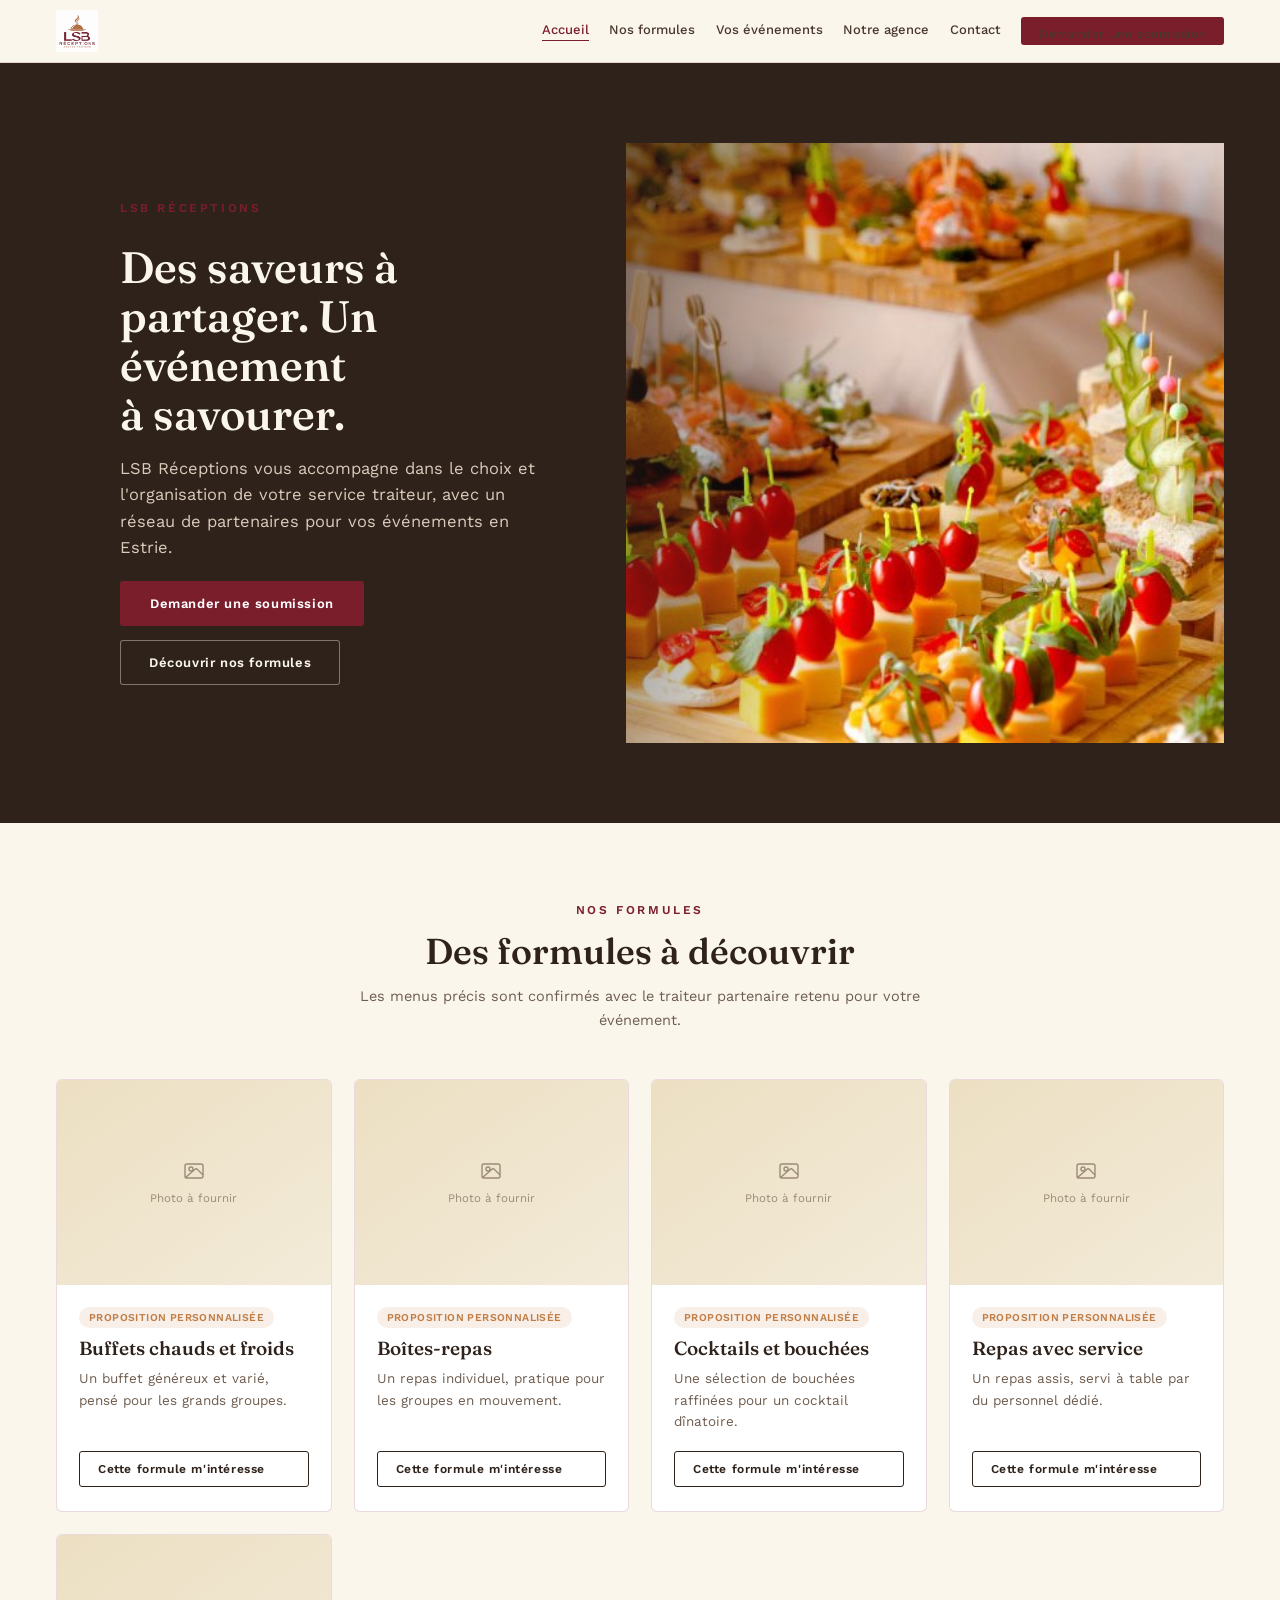
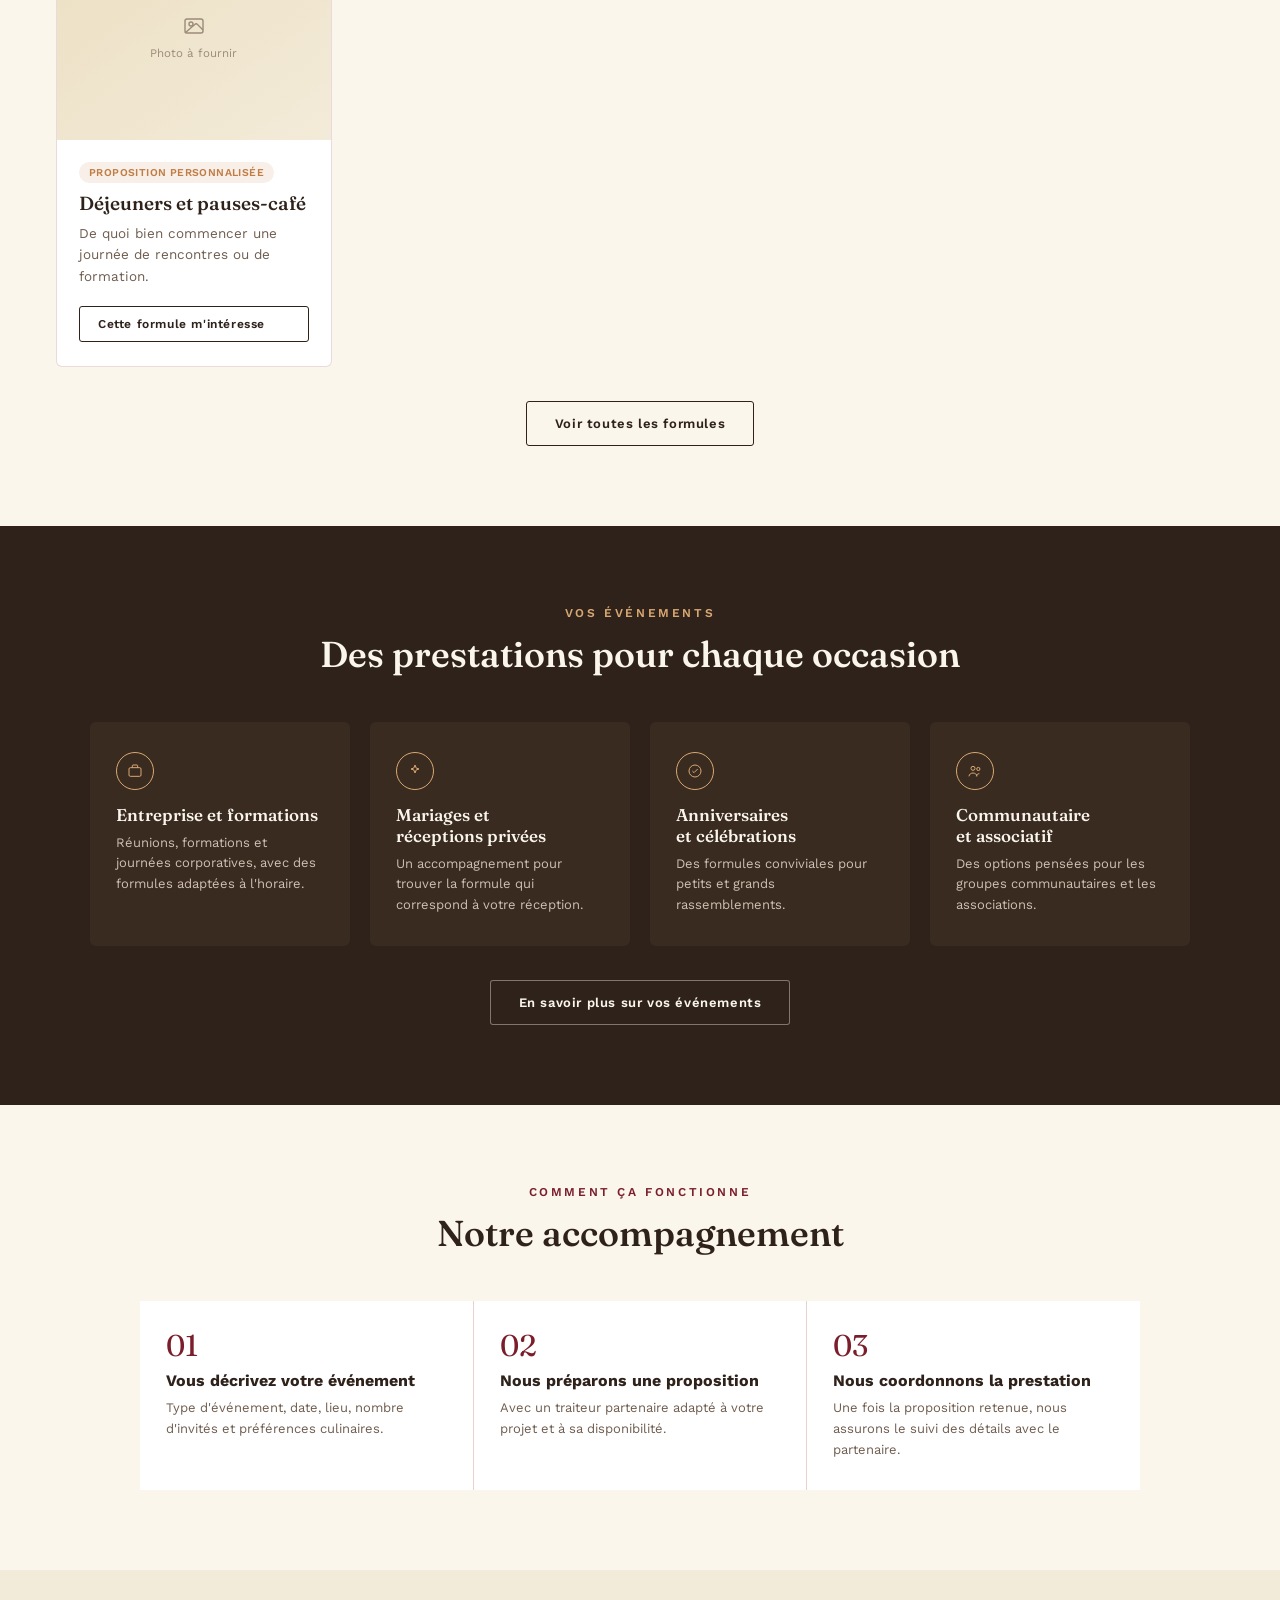
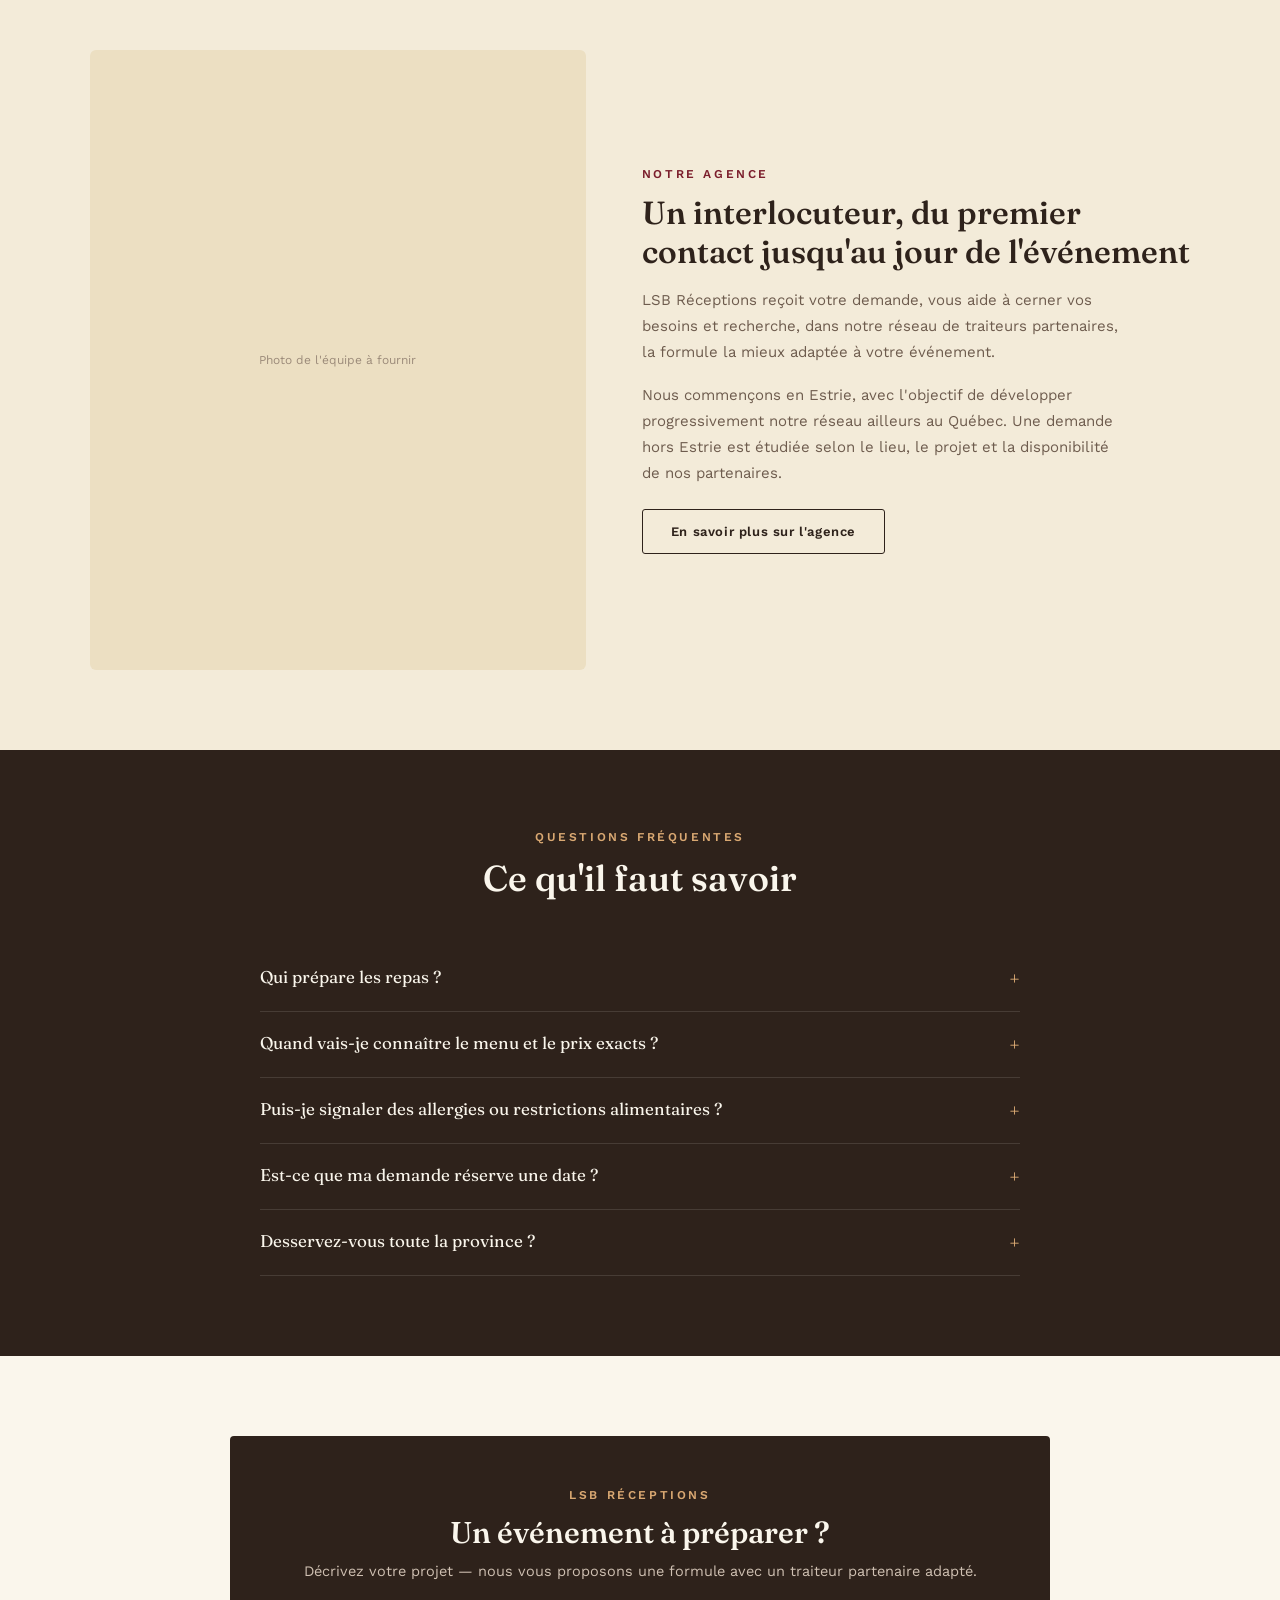
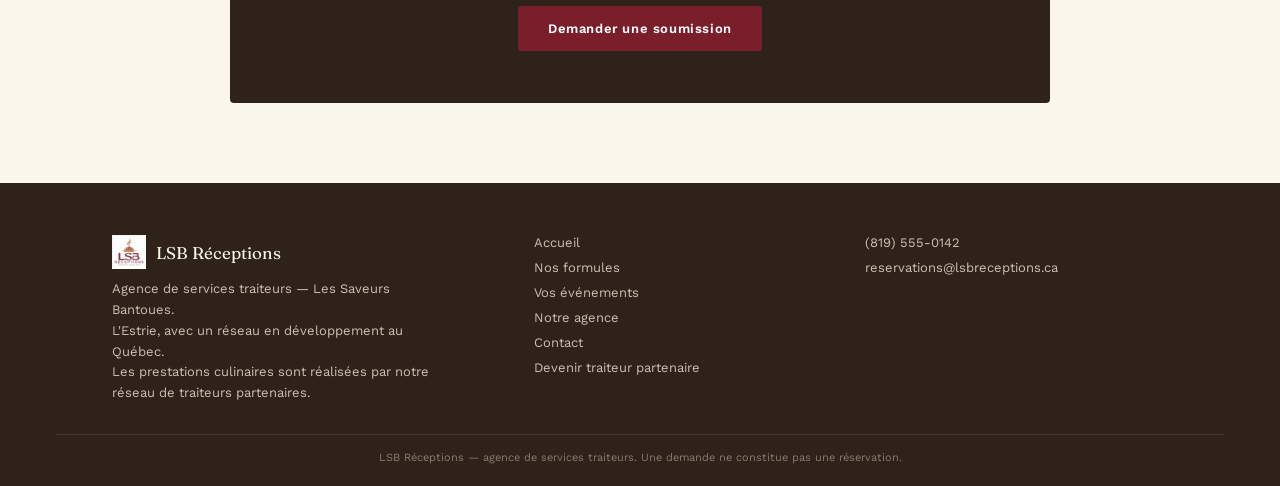
==== index.html @ 1676e02a "feat: premiere version du site LSB Receptions (agence traiteur, reseau de partenaires) Site independ" ====
<!DOCTYPE html>
<html lang="fr-CA">
<head>
<meta charset="utf-8">
<meta name="viewport" content="width=device-width, initial-scale=1">
<title>Traiteur événementiel en Estrie | LSB Réceptions</title>
<meta name="description" content="LSB Réceptions est une agence de services traiteurs en Estrie : nous vous accompagnons dans le choix et l'organisation de votre service traiteur avec notre réseau de traiteurs partenaires.">
<link rel="canonical" href="https://lsbreceptions.ca/">
<meta property="og:type" content="website">
<meta property="og:title" content="LSB Réceptions">
<meta property="og:description" content="Une agence de services traiteurs en Estrie — buffets, cocktails, boîtes-repas et plus, avec un réseau de traiteurs partenaires.">
<link rel="preconnect" href="https://fonts.googleapis.com">
<link href="https://fonts.googleapis.com/css2?family=Fraunces:ital,opsz,wght@0,9..144,460;0,9..144,560;0,9..144,650;1,9..144,500&family=Work+Sans:wght@400;500;600;700&display=swap" rel="stylesheet">
<link rel="stylesheet" href="/shared/site-base.css">
<script type="application/ld+json">
{
  "@context": "https://schema.org",
  "@type": "FoodEstablishment",
  "name": "LSB Réceptions",
  "description": "Agence de services traiteurs en Estrie, travaillant avec un réseau de traiteurs partenaires.",
  "areaServed": "Estrie, Québec",
  "servesCuisine": "Événementielle"
}
</script>
<style>
.hero{position:relative;background:var(--panel-dark);color:var(--cream)}
.hero-grid{display:grid;grid-template-columns:minmax(0,1fr) minmax(0,1.05fr);align-items:stretch;min-height:min(70vh,600px)}
.hero-copy{position:relative;z-index:2;display:flex;flex-direction:column;justify-content:center;gap:16px;padding:44px clamp(24px,6vw,64px);max-width:560px}
.hero-copy h1{font-size:clamp(28px,3.6vw,44px);line-height:1.12}
.hero-copy p.lead{font-size:clamp(14.5px,1.4vw,16.5px);color:#dccbbb;line-height:1.6;max-width:460px;margin:0}
.hero-copy .ctas{display:flex;gap:14px;flex-wrap:wrap;margin-top:4px}
.hero-media{position:relative;min-height:380px;overflow:hidden}
.hero-media img{position:absolute;inset:0;width:100%;height:100%;object-fit:cover}
.hero-overlay{position:absolute;inset:0;background:linear-gradient(100deg,rgba(46,34,27,.55) 0%,rgba(46,34,27,0) 42%)}
@media (max-width:900px){
  .hero-grid{grid-template-columns:1fr;min-height:0}
  .hero-media{order:-1;min-height:48vw;max-height:360px}
  .hero-overlay{background:linear-gradient(0deg,var(--panel-dark) 0%,rgba(46,34,27,0) 40%)}
  .hero-copy{padding:34px clamp(20px,6vw,40px) 40px;max-width:none}
}
.agency-grid{display:grid;grid-template-columns:.95fr 1.05fr;gap:clamp(30px,5vw,56px);align-items:center;max-width:1100px;margin:0 auto}
.agency-photo{aspect-ratio:4/5;background:var(--cream-3);border-radius:6px;display:flex;align-items:center;justify-content:center;color:var(--faint);font-size:12px;text-align:center;padding:20px}
.agency-text p{font-size:15px;line-height:1.75;color:var(--muted);margin:16px 0 0;max-width:480px}
@media (max-width:820px){ .agency-grid{grid-template-columns:1fr} .agency-photo{max-width:320px;margin:0 auto} }
</style>
</head>
<body>

<nav id="site-nav"></nav>

<!-- ============ HERO ============ -->
<section class="hero">
  <div class="hero-grid">
    <div class="hero-copy">
      <div class="eyebrow">LSB Réceptions</div>
      <h1>Des saveurs à partager. Un événement à savourer.</h1>
      <p class="lead">LSB Réceptions vous accompagne dans le choix et l'organisation de votre service traiteur, avec un réseau de partenaires pour vos événements en Estrie.</p>
      <div class="ctas">
        <a class="btn" href="/soumission">Demander une soumission</a>
        <a class="btn-outline on-dark" href="/formules">Découvrir nos formules</a>
      </div>
    </div>
    <div class="hero-media">
      <img src="ambiance-canapes.jpg" alt="Bouchées et canapés présentés pour un cocktail — photo de référence" fetchpriority="high">
      <div class="hero-overlay"></div>
    </div>
  </div>
</section>

<!-- ============ FORMULES À DÉCOUVRIR ============ -->
<section>
  <div class="section-head reveal">
    <div class="eyebrow">Nos formules</div>
    <h2>Des formules à découvrir</h2>
    <p>Les menus précis sont confirmés avec le traiteur partenaire retenu pour votre événement.</p>
  </div>
  <div class="card-grid" id="formules-teaser"></div>
  <div style="text-align:center;margin-top:34px">
    <a class="btn-outline" href="/formules">Voir toutes les formules</a>
  </div>
</section>

<!-- ============ OCCASIONS ============ -->
<section class="on-dark">
  <div class="section-head reveal">
    <div class="eyebrow">Vos événements</div>
    <h2>Des prestations pour chaque occasion</h2>
  </div>
  <div class="occ-grid">
    <div class="occ-card reveal">
      <div class="ic"><svg width="16" height="16" viewBox="0 0 24 24" fill="none" stroke="currentColor" stroke-width="1.5"><rect x="3" y="7" width="18" height="13" rx="2"/><path d="M8 7V4a1 1 0 0 1 1-1h6a1 1 0 0 1 1 1v3"/></svg></div>
      <h3>Entreprise et formations</h3>
      <p>Réunions, formations et journées corporatives, avec des formules adaptées à l'horaire.</p>
    </div>
    <div class="occ-card reveal reveal-delay-1">
      <div class="ic"><svg width="16" height="16" viewBox="0 0 24 24" fill="none" stroke="currentColor" stroke-width="1.5"><path d="M12 3l1.8 4.6L18 9l-4.2 1.4L12 15l-1.8-4.6L6 9l4.2-1.4L12 3z"/></svg></div>
      <h3>Mariages et réceptions privées</h3>
      <p>Un accompagnement pour trouver la formule qui correspond à votre réception.</p>
    </div>
    <div class="occ-card reveal reveal-delay-2">
      <div class="ic"><svg width="16" height="16" viewBox="0 0 24 24" fill="none" stroke="currentColor" stroke-width="1.5"><circle cx="12" cy="12" r="9"/><path d="M8 12l2.5 2.5L16 9"/></svg></div>
      <h3>Anniversaires et célébrations</h3>
      <p>Des formules conviviales pour petits et grands rassemblements.</p>
    </div>
    <div class="occ-card reveal">
      <div class="ic"><svg width="16" height="16" viewBox="0 0 24 24" fill="none" stroke="currentColor" stroke-width="1.5"><circle cx="9" cy="8" r="3"/><circle cx="17" cy="9" r="2.4"/><path d="M3 20c0-3 3-5 6-5s6 2 6 5M14 20c.3-2.3 2-4 4.5-4"/></svg></div>
      <h3>Communautaire et associatif</h3>
      <p>Des options pensées pour les groupes communautaires et les associations.</p>
    </div>
  </div>
  <div style="text-align:center;margin-top:34px">
    <a class="btn-outline on-dark" href="/evenements">En savoir plus sur vos événements</a>
  </div>
</section>

<!-- ============ NOTRE ACCOMPAGNEMENT ============ -->
<section id="comment-ca-fonctionne">
  <div class="section-head reveal">
    <div class="eyebrow">Comment ça fonctionne</div>
    <h2>Notre accompagnement</h2>
  </div>
  <div class="steps">
    <div class="reveal"><div class="step-num">01</div><h4>Vous décrivez votre événement</h4><p>Type d'événement, date, lieu, nombre d'invités et préférences culinaires.</p></div>
    <div class="reveal reveal-delay-1"><div class="step-num">02</div><h4>Nous préparons une proposition</h4><p>Avec un traiteur partenaire adapté à votre projet et à sa disponibilité.</p></div>
    <div class="reveal reveal-delay-2"><div class="step-num">03</div><h4>Nous coordonnons la prestation</h4><p>Une fois la proposition retenue, nous assurons le suivi des détails avec le partenaire.</p></div>
  </div>
</section>

<!-- ============ PRÉSENTATION DE L'AGENCE ============ -->
<section class="on-cream2">
  <div class="agency-grid">
    <div class="agency-photo reveal">Photo de l'équipe à fournir</div>
    <div class="agency-text reveal reveal-delay-1">
      <div class="eyebrow">Notre agence</div>
      <h2 style="font-size:clamp(24px,3.2vw,32px)">Un interlocuteur, du premier contact jusqu'au jour de l'événement</h2>
      <p>LSB Réceptions reçoit votre demande, vous aide à cerner vos besoins et recherche, dans notre réseau de traiteurs partenaires, la formule la mieux adaptée à votre événement.</p>
      <p>Nous commençons en Estrie, avec l'objectif de développer progressivement notre réseau ailleurs au Québec. Une demande hors Estrie est étudiée selon le lieu, le projet et la disponibilité de nos partenaires.</p>
      <div style="margin-top:22px">
        <a class="btn-outline" href="/agence">En savoir plus sur l'agence</a>
      </div>
    </div>
  </div>
</section>

<!-- ============ FAQ ============ -->
<section class="on-dark">
  <div class="section-head reveal">
    <div class="eyebrow">Questions fréquentes</div>
    <h2>Ce qu'il faut savoir</h2>
  </div>
  <div class="faq">
    <details>
      <summary>Qui prépare les repas ?</summary>
      <p>Les prestations culinaires sont réalisées par notre réseau de traiteurs partenaires. LSB Réceptions coordonne votre demande et vous propose le partenaire le mieux adapté.</p>
    </details>
    <details>
      <summary>Quand vais-je connaître le menu et le prix exacts ?</summary>
      <p>Après votre demande, nous préparons une proposition avec un partenaire adapté — menu, inclusions et prix vous sont confirmés dans cette proposition, jamais avant.</p>
    </details>
    <details>
      <summary>Puis-je signaler des allergies ou restrictions alimentaires ?</summary>
      <p>Oui, le formulaire de soumission vous permet d'indiquer vos besoins alimentaires. Ceux-ci sont transmis au partenaire pressenti, qui confirme ce qu'il peut offrir — aucune absence d'allergène n'est garantie sans cette confirmation.</p>
    </details>
    <details>
      <summary>Est-ce que ma demande réserve une date ?</summary>
      <p>Non. Une demande de soumission n'est pas une réservation — elle devient une réservation seulement après confirmation mutuelle avec le partenaire retenu.</p>
    </details>
    <details>
      <summary>Desservez-vous toute la province ?</summary>
      <p>Nous commençons en Estrie. Les demandes ailleurs au Québec sont étudiées selon le lieu, le projet et la disponibilité de nos partenaires.</p>
    </details>
  </div>
</section>

<section>
  <div class="cta-block reveal">
    <div class="eyebrow">LSB Réceptions</div>
    <h2 style="font-size:clamp(22px,3vw,30px)">Un événement à préparer ?</h2>
    <p>Décrivez votre projet — nous vous proposons une formule avec un traiteur partenaire adapté.</p>
    <a class="btn" href="/soumission">Demander une soumission</a>
  </div>
</section>

<footer>
  <div id="site-footer"></div>
</footer>

<script src="/shared/site-chrome.js"></script>
<script src="./formules-data.js"></script>
<script>
function renderFormulesTeaser(){
  const el = document.getElementById('formules-teaser');
  el.innerHTML = FORMULES.map(f => `
    <div class="f-card">
      <div class="f-photo">
        ${f.photo ? `<img src="${f.photo}" alt="${f.name} — photo de référence" loading="lazy">` : `
          <div class="f-photo-placeholder">
            <svg width="24" height="24" viewBox="0 0 24 24" fill="none" stroke="currentColor" stroke-width="1.4"><rect x="3" y="5" width="18" height="14" rx="2"/><circle cx="9" cy="10" r="2"/><path d="M21 16l-5.5-5.5a2 2 0 00-2.8 0L3 19"/></svg>
            <span>Photo à fournir</span>
          </div>`}
      </div>
      <div class="f-body">
        <span class="f-status">Proposition personnalisée</span>
        <h3>${f.name}</h3>
        <p class="desc">${f.short}</p>
        <a class="btn-outline btn-sm f-cta" href="/soumission?formule=${f.id}">Cette formule m'intéresse</a>
      </div>
    </div>`).join('');
}
renderSiteChrome('accueil');
renderFormulesTeaser();
initReveal();
</script>
</body>
</html>
---- shared/site-base.css ----
/* ============================================================
   LSB RÉCEPTIONS — système visuel commun.
   Identité distincte des autres sites (palette, typographie) :
   agence indépendante, aucune réutilisation de marque.
   ============================================================ */
html,body{margin:0;padding:0;scroll-behavior:smooth}
*{box-sizing:border-box}
::selection{background:#7b1e2c;color:#faf6ec}

:root{
  --ink:#2e221b;
  --ink-soft:#4a382e;
  --cream:#faf6ec;
  --cream-2:#f3ebd9;
  --cream-3:#ecdfc2;
  --bordeaux:#7b1e2c;
  --bordeaux-hover:#631723;
  --bordeaux-soft:#9c3344;
  --champagne:#c17d44;
  --champagne-soft:#d9a872;
  --muted:#6e5c4e;
  --faint:#9c8b7a;
  --line:rgba(123,30,44,.16);
  --panel-dark:#2e221b;
  --panel-dark-2:#3a2b21;
}

body{font-family:'Work Sans',sans-serif;background:var(--cream);color:var(--ink);overflow-x:hidden}
a{color:inherit}
img{max-width:100%}
.wrap{max-width:1200px;margin:0 auto;padding:0 clamp(20px,5vw,56px)}
h1,h2,h3{font-family:'Fraunces',serif;font-weight:560;margin:0;text-wrap:balance}
.eyebrow{font-size:12px;letter-spacing:2.6px;text-transform:uppercase;color:var(--bordeaux);margin-bottom:12px;font-weight:600}
.on-dark .eyebrow{color:var(--champagne-soft)}

.btn{display:inline-flex;align-items:center;gap:8px;cursor:pointer;text-decoration:none;background:var(--bordeaux);color:#fff;padding:15px 30px;font-size:13px;letter-spacing:.6px;border-radius:3px;border:none;font-family:'Work Sans',sans-serif;font-weight:600;transition:background .2s,box-shadow .2s,transform .2s}
.btn:hover{background:var(--bordeaux-hover);box-shadow:0 10px 24px rgba(123,30,44,.25);transform:translateY(-1px)}
.btn-outline{display:inline-flex;align-items:center;gap:8px;text-decoration:none;border:1.5px solid var(--ink);color:var(--ink);padding:14px 28px;font-size:13px;letter-spacing:.6px;border-radius:3px;transition:border-color .2s,color .2s,background .2s;background:none;cursor:pointer;font-family:'Work Sans',sans-serif;font-weight:600}
.btn-outline:hover{border-color:var(--bordeaux);color:var(--bordeaux)}
.btn-outline.on-dark{border-color:rgba(250,246,236,.4);color:var(--cream)}
.btn-outline.on-dark:hover{border-color:var(--champagne-soft);color:var(--champagne-soft)}
.btn-sm{padding:10px 18px;font-size:12px}
.btn-block{width:100%;justify-content:center}

.reveal{opacity:0;transform:translateY(14px);transition:opacity .5s ease,transform .5s ease}
.reveal.is-visible{opacity:1;transform:none}
.reveal-delay-1.is-visible{transition-delay:.08s}
.reveal-delay-2.is-visible{transition-delay:.16s}
@media (prefers-reduced-motion:reduce){ .reveal{opacity:1!important;transform:none!important;transition:none!important} html{scroll-behavior:auto} }

/* ============ NAV ============ */
nav{position:sticky;top:0;z-index:100;display:flex;align-items:center;justify-content:space-between;gap:18px;padding:10px clamp(20px,5vw,56px);background:rgba(250,246,236,.94);backdrop-filter:blur(10px);border-bottom:1px solid var(--line)}
.logo{display:flex;align-items:center;gap:10px;text-decoration:none;flex-shrink:0;white-space:nowrap}
.logo img{height:42px;width:auto}
.nav-toggle{display:none;flex-direction:column;justify-content:center;gap:4px;background:none;border:none;cursor:pointer;padding:8px;margin-left:auto}
.nav-toggle span{width:20px;height:1.5px;background:var(--ink);display:block}
.nav-links{display:flex;align-items:center;gap:clamp(10px,1.6vw,22px);flex-wrap:nowrap;font-size:13px}
.nav-links>a{text-decoration:none;color:var(--ink-soft);border-bottom:1px solid transparent;padding-bottom:3px;white-space:nowrap;font-weight:500}
.nav-links>a:hover,.nav-links>a.is-current{color:var(--bordeaux);border-color:var(--bordeaux)}
.nav-cta{white-space:nowrap}
@media (max-width:980px){ .nav-cta{display:none} }
@media (max-width:860px){
  .nav-toggle{display:flex}
  .nav-links{position:fixed;top:62px;left:0;right:0;flex-direction:column;align-items:stretch;gap:0;background:var(--cream);border-bottom:1px solid var(--line);padding:6px 20px 16px;max-height:calc(100vh - 62px);overflow-y:auto;transform:translateY(-8px);opacity:0;pointer-events:none;transition:opacity .2s,transform .2s;box-shadow:0 14px 24px rgba(46,34,27,.08)}
  .nav-links.is-open{transform:none;opacity:1;pointer-events:auto}
  .nav-links>a{padding:14px 2px;border-bottom:1px solid var(--line)}
  .nav-cta{display:inline-flex;justify-content:center;margin-top:10px}
}

/* ============ FOOTER ============ */
footer{background:var(--panel-dark);color:#cfc0b2;padding:52px clamp(20px,5vw,56px) 0}
.footer-grid{display:grid;grid-template-columns:1.3fr 1fr 1fr;gap:28px;padding-bottom:30px;border-bottom:1px solid rgba(250,246,236,.1)}
.footer-brand{display:flex;align-items:center;gap:10px;margin-bottom:10px}
.footer-brand img{height:34px;width:auto}
.footer-brand span{font-family:'Fraunces',serif;color:var(--cream);font-size:17px}
.footer-grid p{font-size:13px;line-height:1.6;margin:0;max-width:320px;color:#cfc0b2}
.footer-links{display:flex;flex-direction:column;gap:10px;font-size:13px}
.footer-links a{text-decoration:none;color:#cfc0b2}
.footer-links a:hover{color:var(--champagne-soft)}
.footer-partner{font-size:12px;color:#a2907f;margin-top:4px}
.footer-bottom{max-width:1200px;margin:0 auto;padding:16px clamp(20px,5vw,56px) 22px;font-size:11px;color:#8a7a6b;text-align:center}
@media (max-width:700px){ .footer-grid{grid-template-columns:1fr;gap:22px} }

/* ============ SECTIONS ============ */
section{padding:80px clamp(20px,5vw,56px)}
.on-dark{background:var(--panel-dark);color:var(--cream)}
.on-dark .section-head p{color:#cfc0b2}
.on-cream2{background:var(--cream-2)}
.section-head{text-align:center;max-width:640px;margin:0 auto 46px}
.section-head p{color:var(--muted);font-size:14.5px;line-height:1.65;margin-top:12px}
.section-head h2{font-size:clamp(25px,3.4vw,36px)}

/* ============ FAQ ============ */
.faq{max-width:760px;margin:0 auto}
details{border-bottom:1px solid var(--line);padding:20px 0}
.on-dark details{border-color:rgba(250,246,236,.12)}
summary{cursor:pointer;list-style:none;display:flex;justify-content:space-between;gap:16px;font-family:'Fraunces',serif;font-size:17px}
summary::-webkit-details-marker{display:none}
summary::after{content:'+';color:var(--bordeaux);font-size:20px}
.on-dark summary::after{color:var(--champagne-soft)}
details[open] summary::after{content:'−'}
details p{font-size:13.5px;color:var(--muted);line-height:1.7;margin:12px 0 0}
.on-dark details p{color:#cfc0b2}

.cta-block{text-align:center;background:var(--panel-dark);color:var(--cream);padding:52px clamp(24px,5vw,56px);max-width:820px;margin:0 auto;border-radius:4px}
.cta-block .eyebrow{color:var(--champagne-soft)}
.cta-block p{color:#cfc0b2;font-size:14.5px;margin:12px 0 26px}

/* ============ CARTES FORMULES / OCCASIONS ============ */
.card-grid{display:grid;grid-template-columns:repeat(auto-fit,minmax(260px,1fr));gap:22px;max-width:1200px;margin:0 auto}
.f-card{background:#fff;border:1px solid var(--line);border-radius:6px;overflow:hidden;display:flex;flex-direction:column;transition:border-color .2s,box-shadow .2s,transform .2s}
.f-card:hover{border-color:var(--bordeaux);box-shadow:0 14px 30px -18px rgba(46,34,27,.3);transform:translateY(-2px)}
.f-photo{aspect-ratio:4/3;background:linear-gradient(145deg,var(--cream-3),var(--cream-2));display:flex;align-items:center;justify-content:center;position:relative;overflow:hidden}
.f-photo img{width:100%;height:100%;object-fit:cover;display:block}
.f-photo-placeholder{display:flex;flex-direction:column;align-items:center;gap:8px;color:var(--faint);font-size:11.5px;text-align:center;padding:16px}
.f-body{padding:22px 22px 24px;display:flex;flex-direction:column;gap:8px;flex-grow:1}
.f-body h3{font-size:19px}
.f-body p.desc{font-size:13.5px;color:var(--muted);line-height:1.6;margin:0;flex-grow:1}
.f-status{display:inline-flex;align-self:flex-start;font-size:10.5px;letter-spacing:.4px;text-transform:uppercase;color:var(--champagne);background:rgba(193,125,68,.12);padding:4px 10px;border-radius:999px;font-weight:600}
.f-cta{margin-top:10px}

.occ-grid{display:grid;grid-template-columns:repeat(auto-fit,minmax(240px,1fr));gap:20px;max-width:1100px;margin:0 auto}
.occ-card{background:var(--panel-dark-2);border-radius:6px;padding:30px 26px;color:var(--cream)}
.occ-card .ic{width:38px;height:38px;border:1px solid var(--champagne-soft);border-radius:50%;display:flex;align-items:center;justify-content:center;color:var(--champagne-soft);margin-bottom:14px}
.occ-card h3{font-size:17px;margin-bottom:8px}
.occ-card p{font-size:13px;color:#cfc0b2;line-height:1.6;margin:0}

/* ============ ÉTAPES ============ */
.steps{display:grid;grid-template-columns:repeat(3,1fr);gap:1px;background:var(--line);max-width:1000px;margin:0 auto}
.steps>div{background:#fff;padding:30px 26px}
.step-num{font-family:'Fraunces',serif;font-size:30px;color:var(--bordeaux);line-height:1;margin-bottom:10px}
.steps h4{font-size:16px;margin:0 0 8px}
.steps p{font-size:13px;color:var(--muted);line-height:1.6;margin:0}
@media (max-width:760px){ .steps{grid-template-columns:1fr} }

/* ============ FORMULAIRES ============ */
.form-wrap{max-width:720px;margin:0 auto}
.field{margin-bottom:18px}
.field label{display:block;font-size:12.5px;font-weight:600;color:var(--ink);margin-bottom:6px}
.field .hint{font-weight:400;color:var(--faint);font-size:11px}
.field input,.field select,.field textarea{width:100%;padding:12px 14px;background:#fff;border:1px solid var(--line);color:var(--ink);border-radius:3px;font-family:'Work Sans',sans-serif;font-size:14px}
.field input:focus,.field select:focus,.field textarea:focus{outline:2px solid var(--bordeaux);outline-offset:1px}
.field textarea{min-height:90px;resize:vertical}
.field-grid{display:grid;grid-template-columns:1fr 1fr;gap:16px}
@media (max-width:560px){ .field-grid{grid-template-columns:1fr} }
.check-row{display:flex;align-items:flex-start;gap:10px;padding:13px 15px;border:1px solid var(--line);background:#fff;border-radius:3px;margin-bottom:16px;font-size:12.5px;color:var(--muted);line-height:1.6}
.check-row input{margin-top:3px;accent-color:var(--bordeaux)}
.error-box{background:rgba(185,70,60,.08);border:1px solid rgba(185,70,60,.3);color:#8a2e24;padding:12px 16px;border-radius:3px;font-size:13px;margin-bottom:16px}
.confirm-screen{text-align:center;max-width:560px;margin:0 auto;padding:26px 0}
.confirm-check{width:60px;height:60px;border-radius:50%;background:rgba(123,30,44,.1);color:var(--bordeaux);font-size:26px;display:flex;align-items:center;justify-content:center;margin:0 auto 20px}
.confirm-ref{font-family:'Fraunces',serif;font-size:19px;color:var(--bordeaux);margin-top:10px}

/* ---- Formulaire par étapes ---- */
.step-indicator{display:flex;align-items:center;justify-content:center;gap:10px;margin-bottom:36px}
.step-dot{display:flex;align-items:center;gap:8px;font-size:12px;color:var(--faint);font-weight:600}
.step-dot .n{width:26px;height:26px;border-radius:50%;border:1.5px solid var(--line);display:flex;align-items:center;justify-content:center;font-family:'Fraunces',serif;font-size:13px;color:var(--faint)}
.step-dot.is-active{color:var(--bordeaux)}
.step-dot.is-active .n{border-color:var(--bordeaux);color:var(--bordeaux);background:rgba(123,30,44,.06)}
.step-dot.is-done .n{border-color:var(--bordeaux);background:var(--bordeaux);color:#fff}
.step-sep{width:28px;height:1px;background:var(--line)}
.form-step{display:none}
.form-step.is-active{display:block}
.recap{background:var(--cream-2);border-radius:4px;padding:20px 22px;margin:20px 0 26px;font-size:13px}
.recap-row{display:flex;justify-content:space-between;gap:16px;padding:7px 0;border-bottom:1px solid rgba(46,34,27,.08)}
.recap-row:last-child{border:none}
.recap-row .rl{color:var(--muted)}
.recap-row .rv{font-weight:600;text-align:right}
.step-nav{display:flex;justify-content:space-between;gap:14px;margin-top:22px}
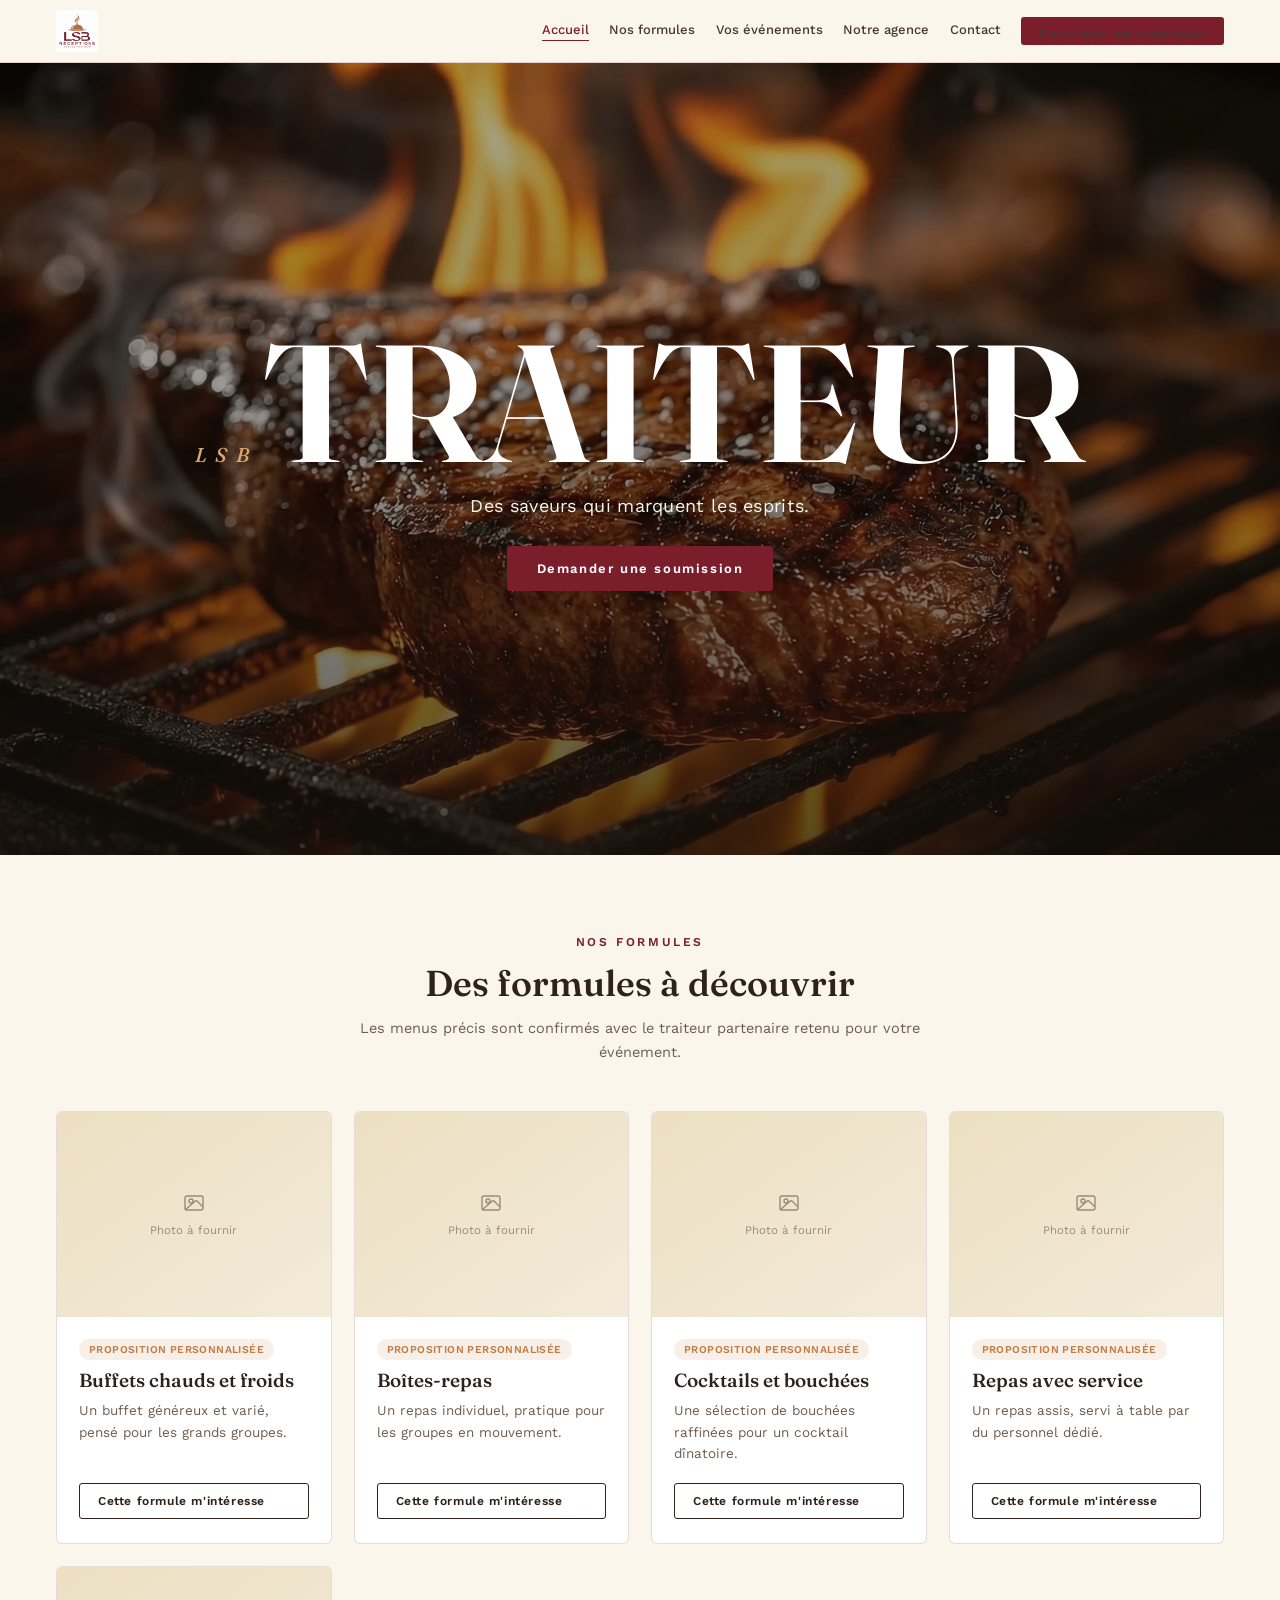
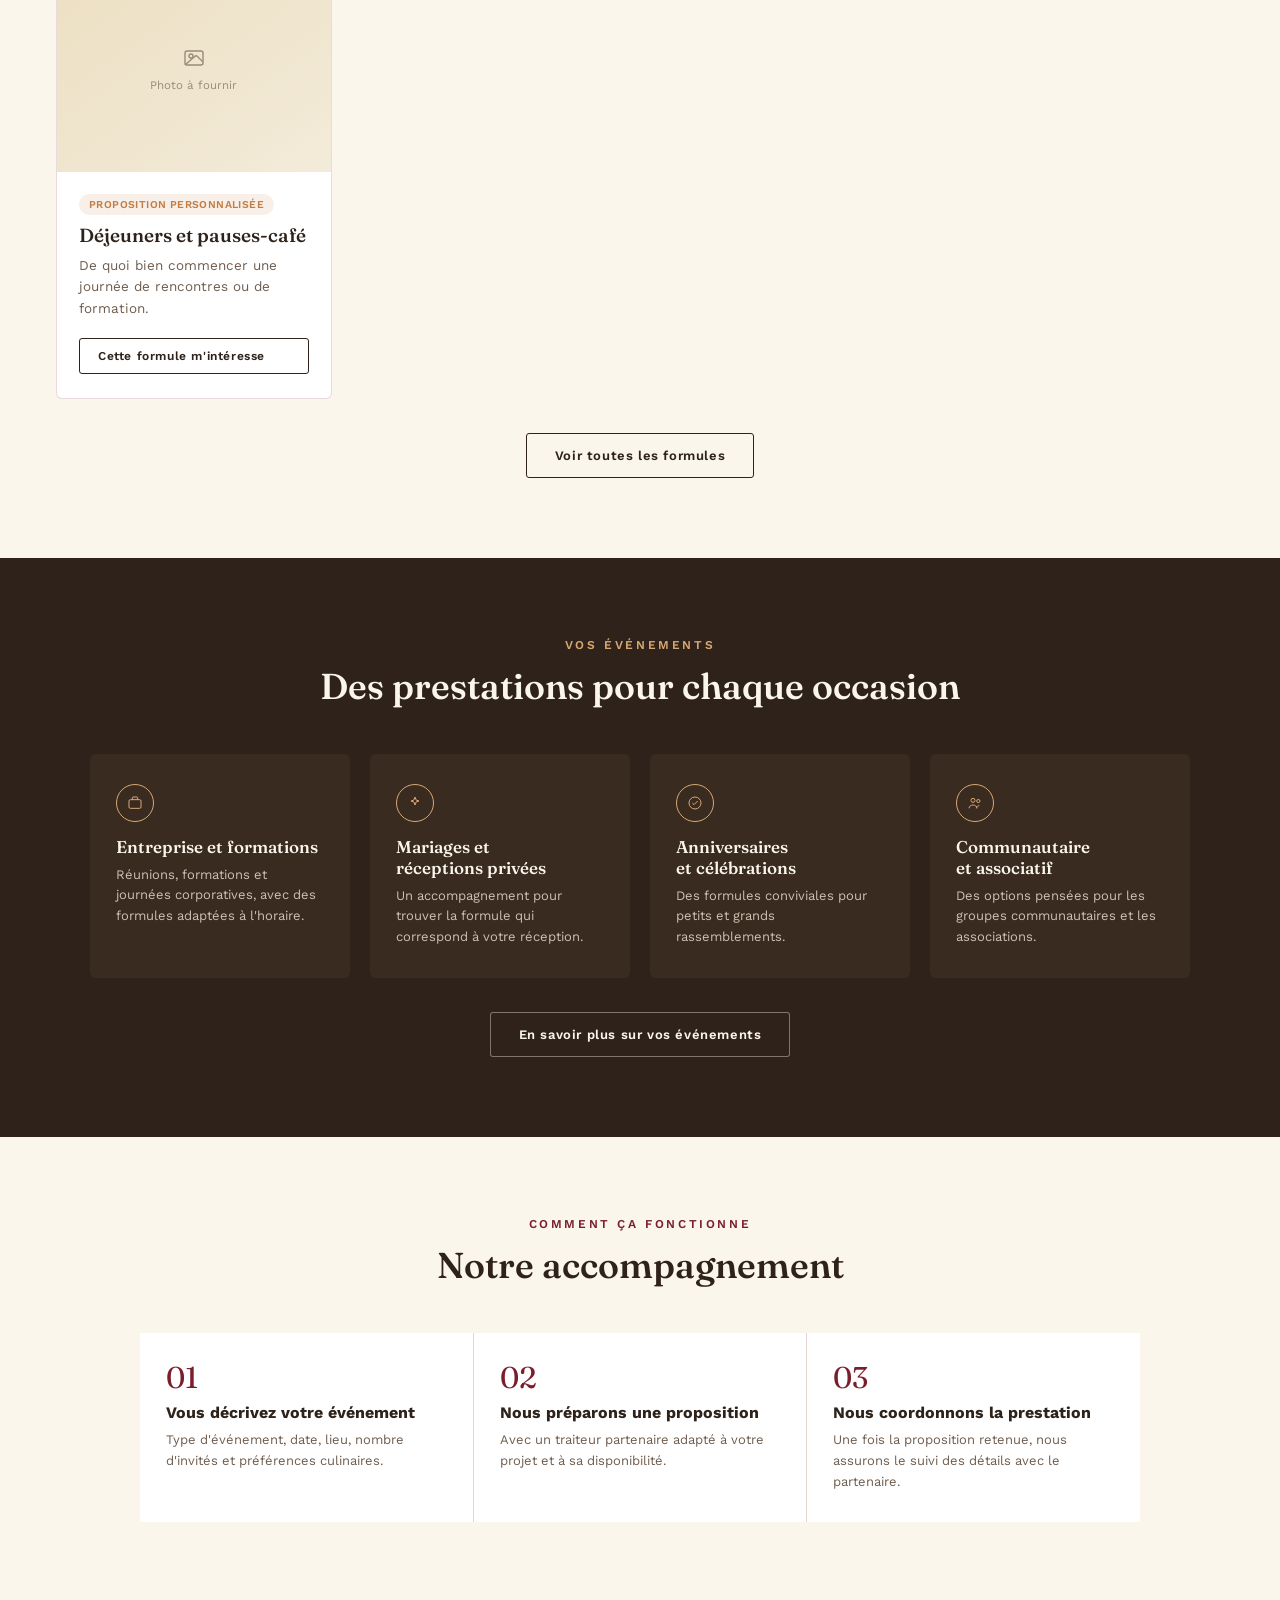
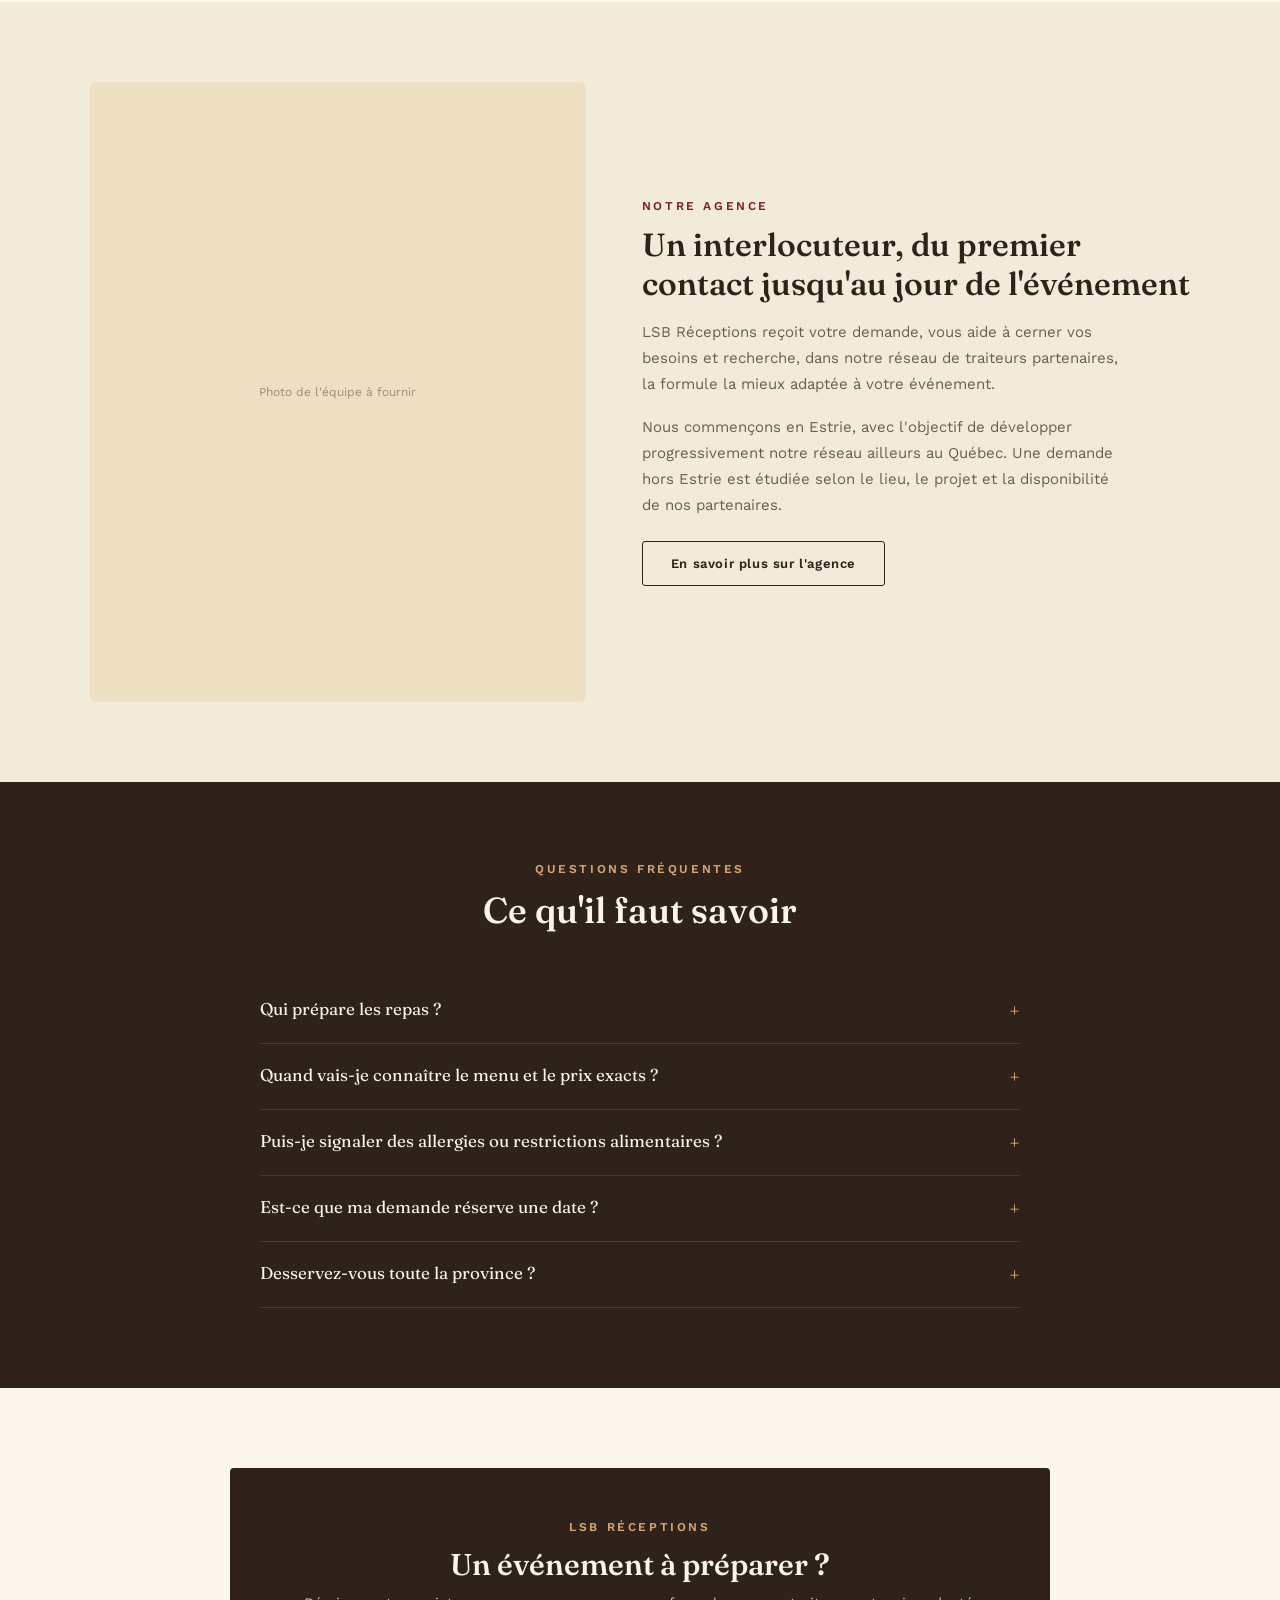
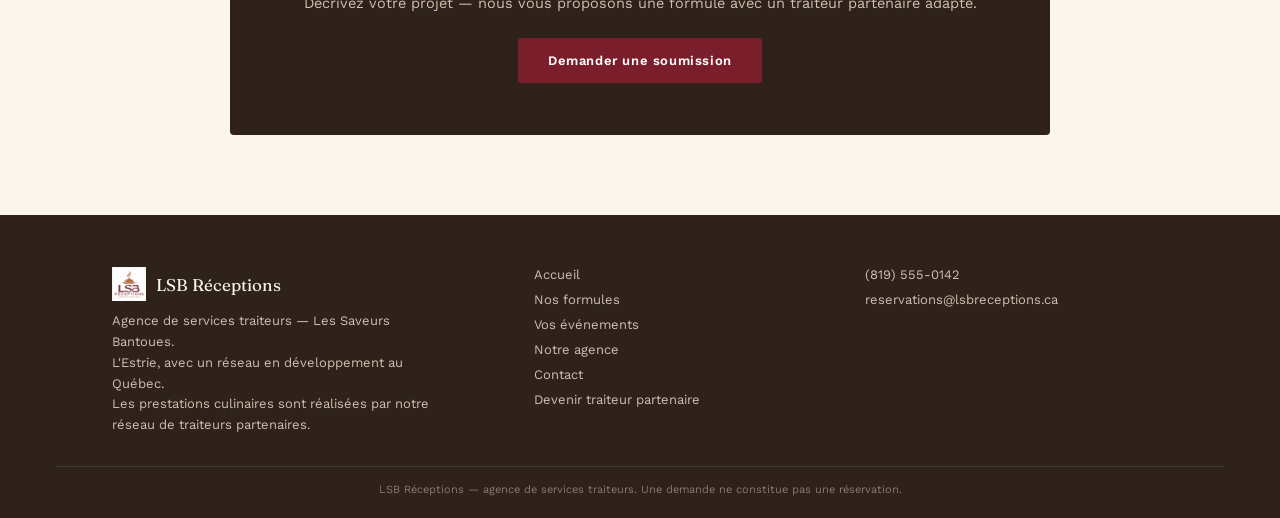
==== commit cda33acd: "feat: nouveau Hero video pleine largeur (branche de previsualisation) - Remplace la sequence "steak"" ====
--- a/index.html
+++ b/index.html
@@ -23,20 +23,24 @@
 }
 </script>
 <style>
-.hero{position:relative;background:var(--panel-dark);color:var(--cream)}
-.hero-grid{display:grid;grid-template-columns:minmax(0,1fr) minmax(0,1.05fr);align-items:stretch;min-height:min(70vh,600px)}
-.hero-copy{position:relative;z-index:2;display:flex;flex-direction:column;justify-content:center;gap:16px;padding:44px clamp(24px,6vw,64px);max-width:560px}
-.hero-copy h1{font-size:clamp(28px,3.6vw,44px);line-height:1.12}
-.hero-copy p.lead{font-size:clamp(14.5px,1.4vw,16.5px);color:#dccbbb;line-height:1.6;max-width:460px;margin:0}
-.hero-copy .ctas{display:flex;gap:14px;flex-wrap:wrap;margin-top:4px}
-.hero-media{position:relative;min-height:380px;overflow:hidden}
-.hero-media img{position:absolute;inset:0;width:100%;height:100%;object-fit:cover}
-.hero-overlay{position:absolute;inset:0;background:linear-gradient(100deg,rgba(46,34,27,.55) 0%,rgba(46,34,27,0) 42%)}
-@media (max-width:900px){
-  .hero-grid{grid-template-columns:1fr;min-height:0}
-  .hero-media{order:-1;min-height:48vw;max-height:360px}
-  .hero-overlay{background:linear-gradient(0deg,var(--panel-dark) 0%,rgba(46,34,27,0) 40%)}
-  .hero-copy{padding:34px clamp(20px,6vw,40px) 40px;max-width:none}
+/* ---- Hero vidéo pleine largeur ---- */
+.hero-video-section{position:relative;width:100%;height:88vh;min-height:520px;max-height:880px;overflow:hidden;background:var(--panel-dark)}
+.hero-video-section video,.hero-video-section .hero-fallback{position:absolute;inset:0;width:100%;height:100%;object-fit:cover}
+.hero-fallback{display:none}
+.hero-video-overlay{position:absolute;inset:0;background:linear-gradient(180deg,rgba(23,17,12,.38) 0%,rgba(23,17,12,.42) 45%,rgba(23,17,12,.72) 100%)}
+.hero-video-content{position:relative;z-index:2;height:100%;display:flex;flex-direction:column;align-items:center;justify-content:center;text-align:center;padding:24px clamp(20px,5vw,60px)}
+.hero-lsb{font-family:'Fraunces',serif;font-style:italic;font-weight:500;font-size:clamp(15px,1.8vw,20px);letter-spacing:9px;color:var(--champagne-soft);text-transform:uppercase;margin:0 0 6px;text-shadow:0 2px 14px rgba(0,0,0,.5)}
+.hero-traiteur{font-family:'Fraunces',serif;font-weight:650;font-size:clamp(62px,13vw,208px);line-height:.9;letter-spacing:1px;color:#fff;text-transform:uppercase;text-shadow:0 10px 44px rgba(0,0,0,.5);margin:0}
+.hero-tagline{margin:18px 0 0;font-size:clamp(14px,1.6vw,18px);color:var(--cream);letter-spacing:.3px;text-shadow:0 2px 12px rgba(0,0,0,.5)}
+.hero-video-cta{margin-top:30px}
+.hero-video-cta .btn{font-size:13px;letter-spacing:1.6px}
+@media (max-width:640px){
+  .hero-video-section{height:92vh;min-height:460px}
+  .hero-traiteur{letter-spacing:0}
+}
+@media (prefers-reduced-motion:reduce){
+  .hero-video-section video{display:none}
+  .hero-fallback{display:block}
 }
 .agency-grid{display:grid;grid-template-columns:.95fr 1.05fr;gap:clamp(30px,5vw,56px);align-items:center;max-width:1100px;margin:0 auto}
 .agency-photo{aspect-ratio:4/5;background:var(--cream-3);border-radius:6px;display:flex;align-items:center;justify-content:center;color:var(--faint);font-size:12px;text-align:center;padding:20px}
@@ -48,21 +52,21 @@
 
 <nav id="site-nav"></nav>
 
-<!-- ============ HERO ============ -->
-<section class="hero">
-  <div class="hero-grid">
-    <div class="hero-copy">
-      <div class="eyebrow">LSB Réceptions</div>
-      <h1>Des saveurs à partager. Un événement à savourer.</h1>
-      <p class="lead">LSB Réceptions vous accompagne dans le choix et l'organisation de votre service traiteur, avec un réseau de partenaires pour vos événements en Estrie.</p>
-      <div class="ctas">
-        <a class="btn" href="/soumission">Demander une soumission</a>
-        <a class="btn-outline on-dark" href="/formules">Découvrir nos formules</a>
-      </div>
-    </div>
-    <div class="hero-media">
-      <img src="ambiance-canapes.jpg" alt="Bouchées et canapés présentés pour un cocktail — photo de référence" fetchpriority="high">
-      <div class="hero-overlay"></div>
+<!-- ============ HERO VIDÉO ============ -->
+<section class="hero-video-section">
+  <video autoplay muted loop playsinline poster="hero-poster.jpg" aria-hidden="true">
+    <source src="hero-video.mp4" type="video/mp4">
+  </video>
+  <img class="hero-fallback" src="hero-poster.jpg" alt="Steak grillé sur feu vif — photo de référence">
+  <div class="hero-video-overlay"></div>
+  <div class="hero-video-content">
+    <h1 style="margin:0">
+      <span class="hero-lsb">LSB</span>
+      <span class="hero-traiteur">Traiteur</span>
+    </h1>
+    <p class="hero-tagline">Des saveurs qui marquent les esprits.</p>
+    <div class="hero-video-cta">
+      <a class="btn" href="/soumission">Demander une soumission</a>
     </div>
   </div>
 </section>
@@ -207,9 +211,19 @@
       </div>
     </div>`).join('');
 }
+function initHeroVideo(){
+  const video = document.querySelector('.hero-video-section video');
+  if (!video) return;
+  if (window.matchMedia('(prefers-reduced-motion: reduce)').matches){
+    video.pause();
+    video.removeAttribute('autoplay');
+  }
+}
+
 renderSiteChrome('accueil');
 renderFormulesTeaser();
 initReveal();
+initHeroVideo();
 </script>
 </body>
 </html>
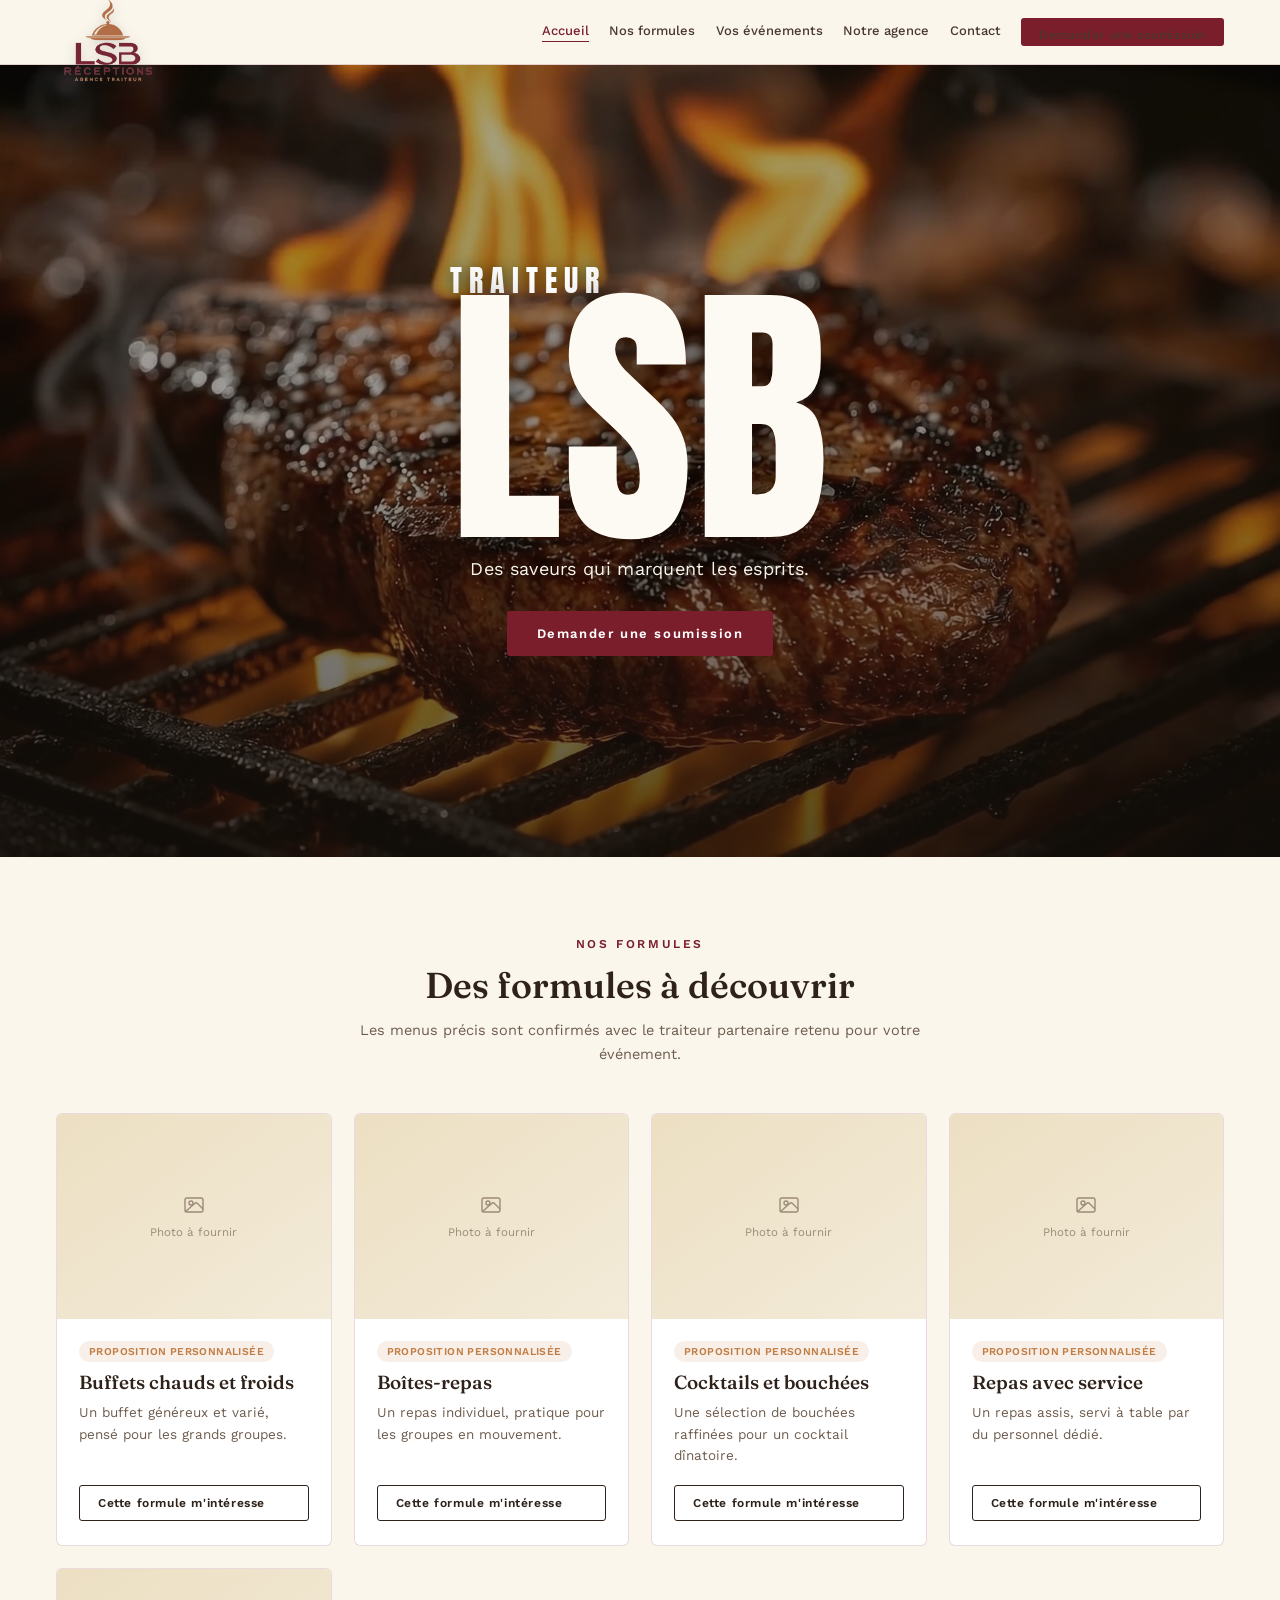
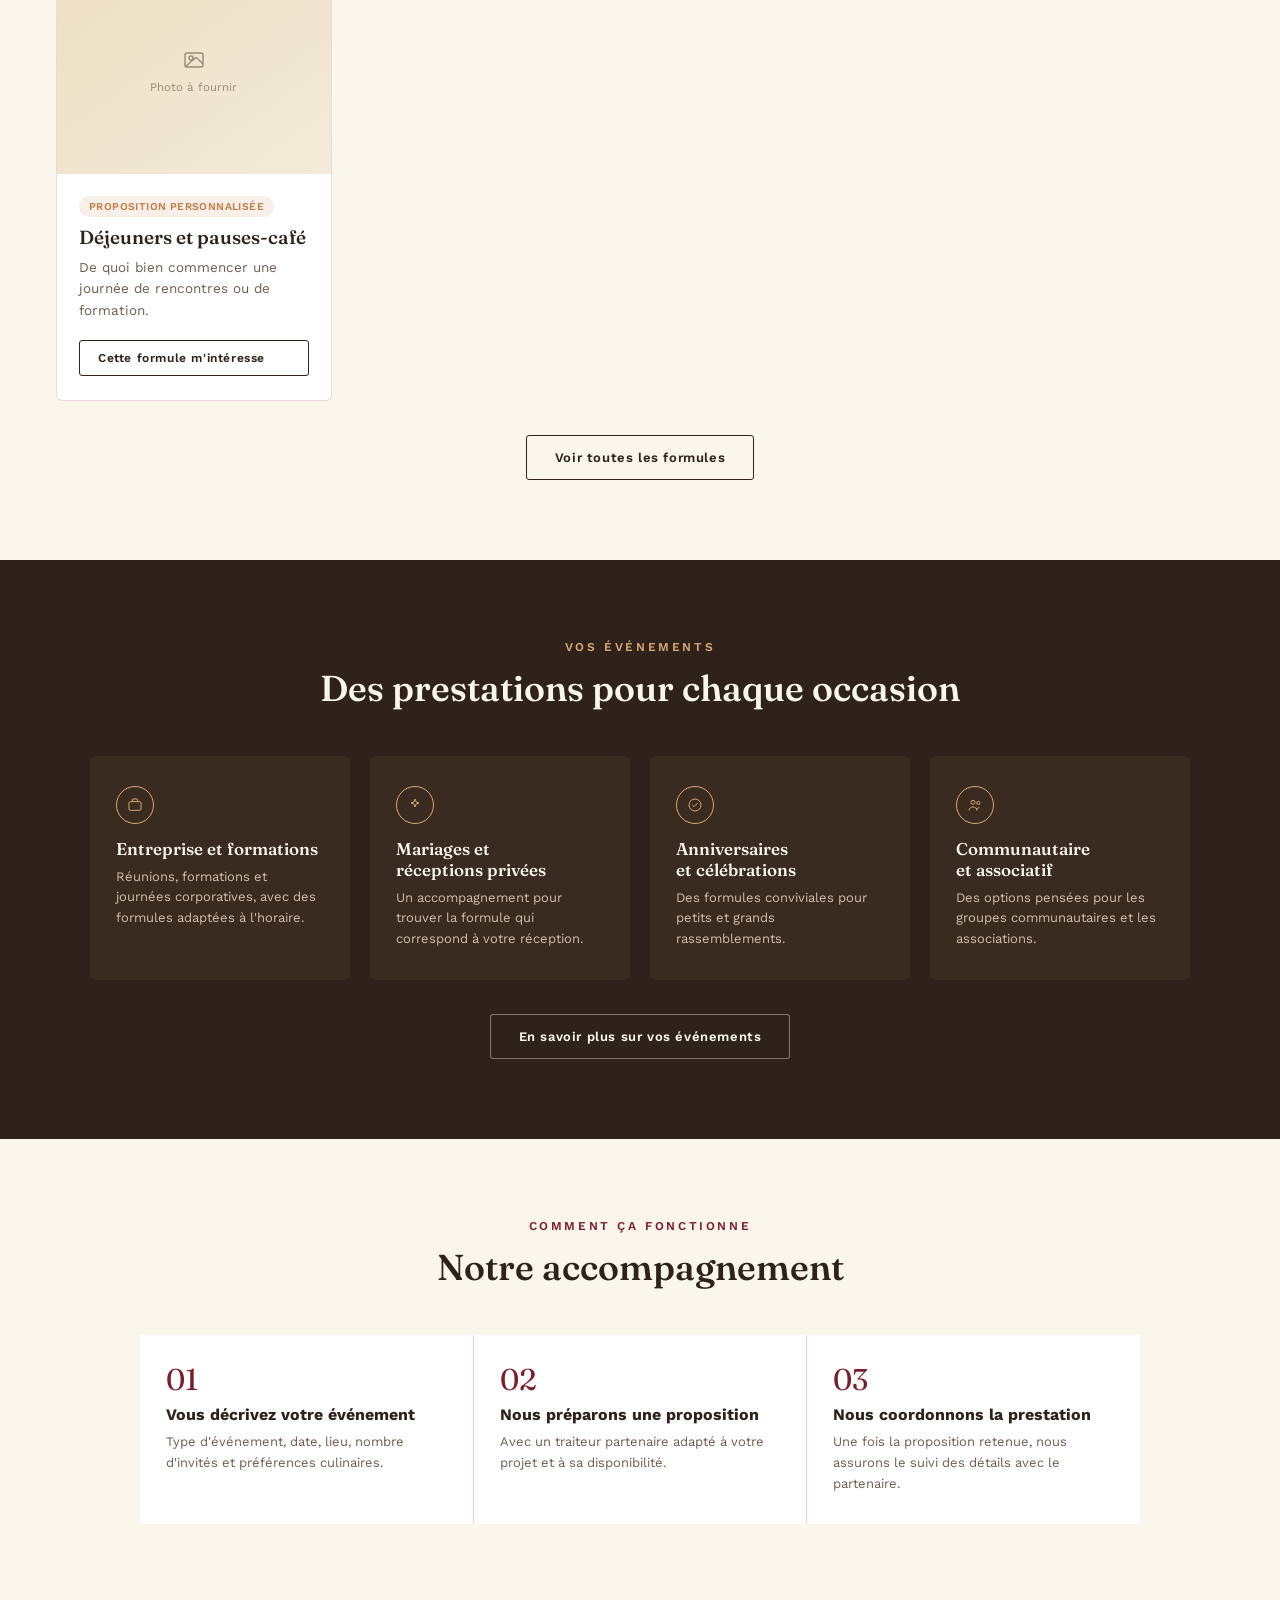
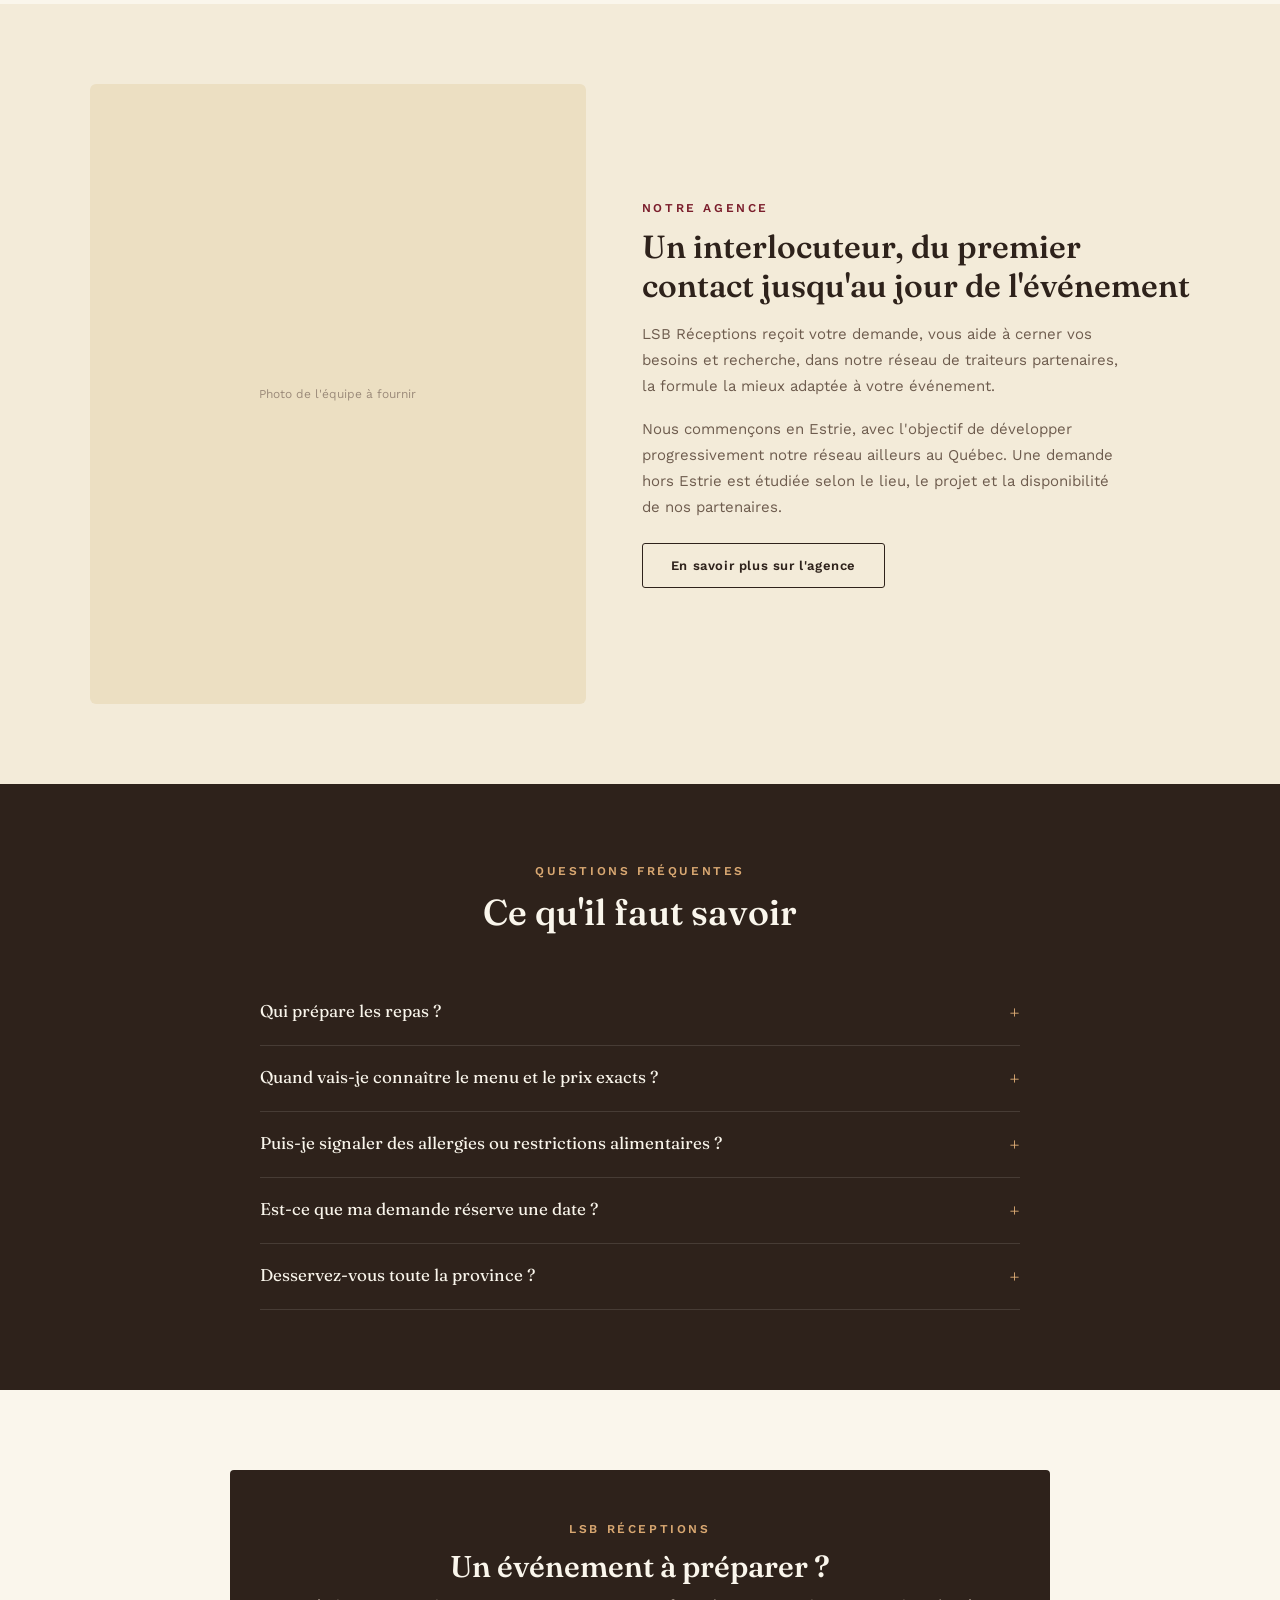
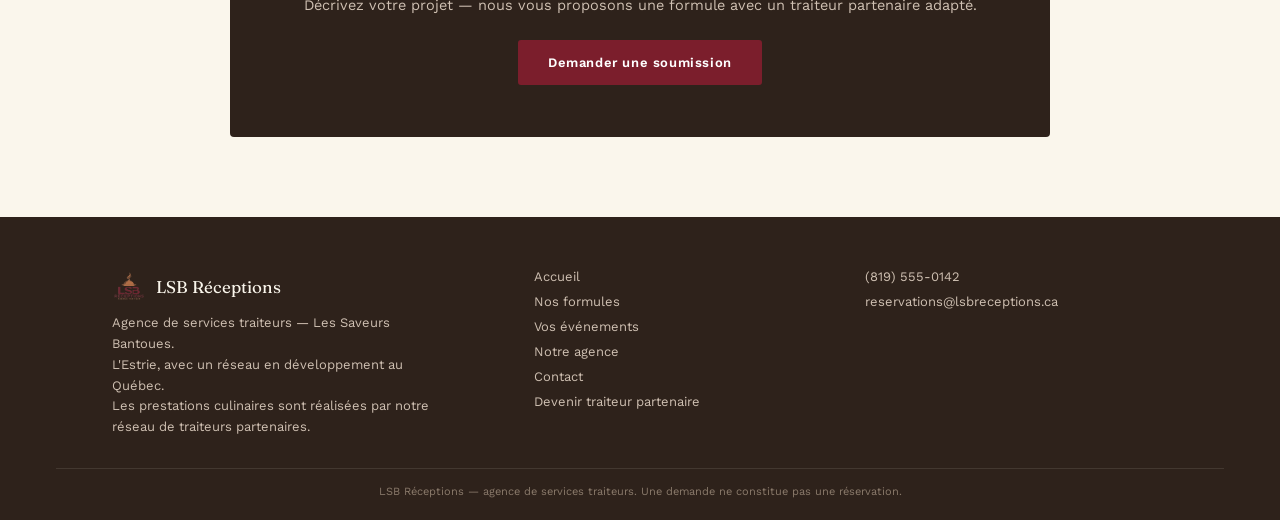
==== commit 8a4197e8: "feat: logo transparent agrandi + typographie Hero revue (branche de previsualisation) - Logo nav/pie" ====
--- a/index.html
+++ b/index.html
@@ -10,7 +10,7 @@
 <meta property="og:title" content="LSB Réceptions">
 <meta property="og:description" content="Une agence de services traiteurs en Estrie — buffets, cocktails, boîtes-repas et plus, avec un réseau de traiteurs partenaires.">
 <link rel="preconnect" href="https://fonts.googleapis.com">
-<link href="https://fonts.googleapis.com/css2?family=Fraunces:ital,opsz,wght@0,9..144,460;0,9..144,560;0,9..144,650;1,9..144,500&family=Work+Sans:wght@400;500;600;700&display=swap" rel="stylesheet">
+<link href="https://fonts.googleapis.com/css2?family=Anton&family=Fraunces:ital,opsz,wght@0,9..144,460;0,9..144,560;0,9..144,650;1,9..144,500&family=Work+Sans:wght@400;500;600;700&display=swap" rel="stylesheet">
 <link rel="stylesheet" href="/shared/site-base.css">
 <script type="application/ld+json">
 {
@@ -29,14 +29,16 @@
 .hero-fallback{display:none}
 .hero-video-overlay{position:absolute;inset:0;background:linear-gradient(180deg,rgba(23,17,12,.38) 0%,rgba(23,17,12,.42) 45%,rgba(23,17,12,.72) 100%)}
 .hero-video-content{position:relative;z-index:2;height:100%;display:flex;flex-direction:column;align-items:center;justify-content:center;text-align:center;padding:24px clamp(20px,5vw,60px)}
-.hero-lsb{font-family:'Fraunces',serif;font-style:italic;font-weight:500;font-size:clamp(15px,1.8vw,20px);letter-spacing:9px;color:var(--champagne-soft);text-transform:uppercase;margin:0 0 6px;text-shadow:0 2px 14px rgba(0,0,0,.5)}
-.hero-traiteur{font-family:'Fraunces',serif;font-weight:650;font-size:clamp(62px,13vw,208px);line-height:.9;letter-spacing:1px;color:#fff;text-transform:uppercase;text-shadow:0 10px 44px rgba(0,0,0,.5);margin:0}
-.hero-tagline{margin:18px 0 0;font-size:clamp(14px,1.6vw,18px);color:var(--cream);letter-spacing:.3px;text-shadow:0 2px 12px rgba(0,0,0,.5)}
-.hero-video-cta{margin-top:30px}
+.hero-wordmark{display:flex;flex-direction:column;align-items:flex-start;width:fit-content;margin:0 auto}
+.hero-eyebrow-word{font-family:'Anton',sans-serif;font-weight:400;font-size:clamp(16px,2.6vw,30px);letter-spacing:7px;color:#fff;text-transform:uppercase;line-height:1;margin:0 0 clamp(2px,.6vw,8px);text-shadow:0 2px 14px rgba(0,0,0,.55)}
+.hero-main-word{font-family:'Anton',sans-serif;font-weight:400;font-size:clamp(100px,22vw,340px);line-height:.82;letter-spacing:1px;color:#fdfaf3;text-transform:uppercase;text-shadow:0 10px 50px rgba(0,0,0,.55);margin:0}
+.hero-tagline{margin:clamp(14px,2.4vw,24px) 0 0;font-size:clamp(14px,1.6vw,18px);color:var(--cream);letter-spacing:.3px;text-shadow:0 2px 12px rgba(0,0,0,.5)}
+.hero-video-cta{margin-top:clamp(20px,3vw,32px)}
 .hero-video-cta .btn{font-size:13px;letter-spacing:1.6px}
 @media (max-width:640px){
   .hero-video-section{height:92vh;min-height:460px}
-  .hero-traiteur{letter-spacing:0}
+  .hero-eyebrow-word{letter-spacing:4px}
+  .hero-main-word{letter-spacing:0}
 }
 @media (prefers-reduced-motion:reduce){
   .hero-video-section video{display:none}
@@ -61,8 +63,10 @@
   <div class="hero-video-overlay"></div>
   <div class="hero-video-content">
     <h1 style="margin:0">
-      <span class="hero-lsb">LSB</span>
-      <span class="hero-traiteur">Traiteur</span>
+      <span class="hero-wordmark">
+        <span class="hero-eyebrow-word">Traiteur</span>
+        <span class="hero-main-word">LSB</span>
+      </span>
     </h1>
     <p class="hero-tagline">Des saveurs qui marquent les esprits.</p>
     <div class="hero-video-cta">
--- a/shared/site-base.css
+++ b/shared/site-base.css
@@ -49,9 +49,13 @@
 @media (prefers-reduced-motion:reduce){ .reveal{opacity:1!important;transform:none!important;transition:none!important} html{scroll-behavior:auto} }
 
 /* ============ NAV ============ */
-nav{position:sticky;top:0;z-index:100;display:flex;align-items:center;justify-content:space-between;gap:18px;padding:10px clamp(20px,5vw,56px);background:rgba(250,246,236,.94);backdrop-filter:blur(10px);border-bottom:1px solid var(--line)}
-.logo{display:flex;align-items:center;gap:10px;text-decoration:none;flex-shrink:0;white-space:nowrap}
-.logo img{height:42px;width:auto}
+nav{position:sticky;top:0;z-index:100;display:flex;align-items:center;justify-content:space-between;gap:18px;padding:10px clamp(20px,5vw,56px);background:rgba(250,246,236,.94);backdrop-filter:blur(10px);border-bottom:1px solid var(--line);overflow:visible}
+.logo{position:relative;display:block;width:104px;height:44px;flex-shrink:0}
+.logo img{position:absolute;left:0;top:50%;transform:translateY(-42%);height:104px;width:auto;z-index:5;filter:drop-shadow(0 2px 6px rgba(46,34,27,.18))}
+@media (max-width:860px){
+  .logo{width:80px;height:40px}
+  .logo img{height:80px}
+}
 .nav-toggle{display:none;flex-direction:column;justify-content:center;gap:4px;background:none;border:none;cursor:pointer;padding:8px;margin-left:auto}
 .nav-toggle span{width:20px;height:1.5px;background:var(--ink);display:block}
 .nav-links{display:flex;align-items:center;gap:clamp(10px,1.6vw,22px);flex-wrap:nowrap;font-size:13px}
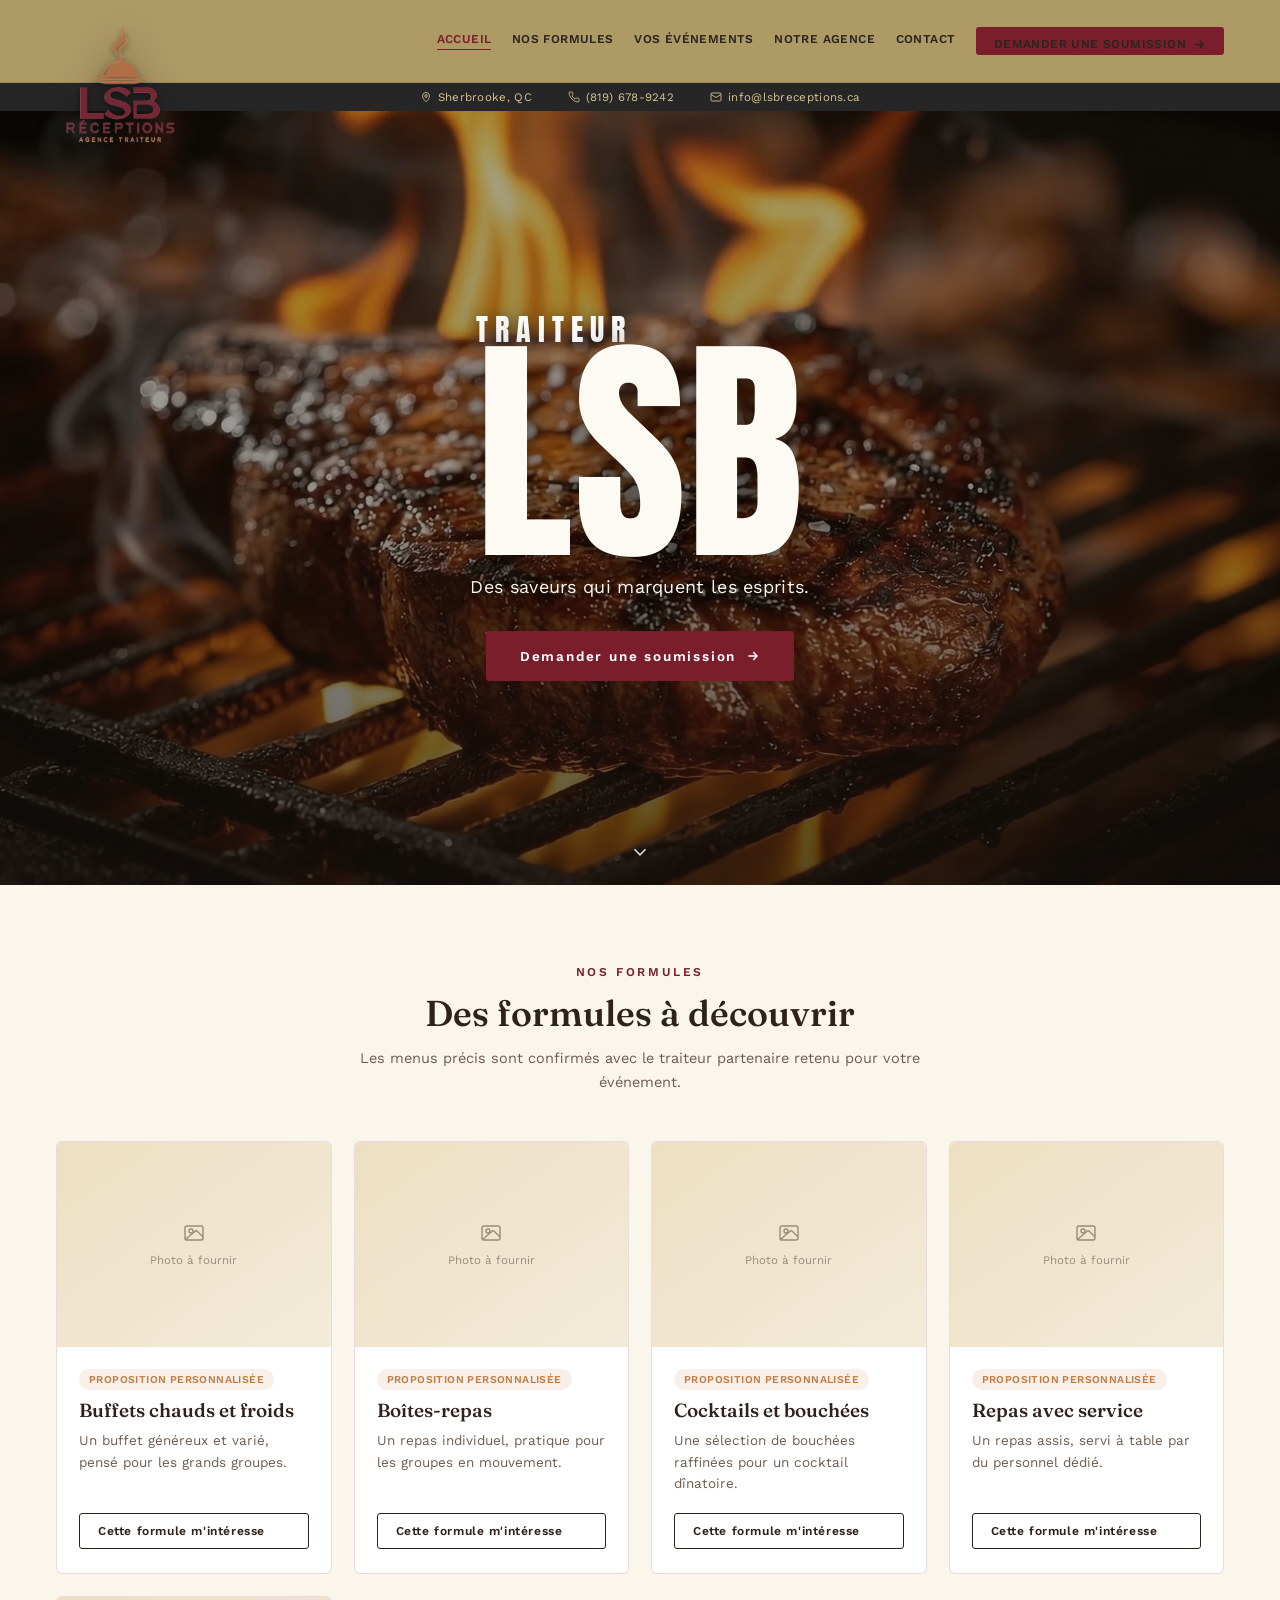
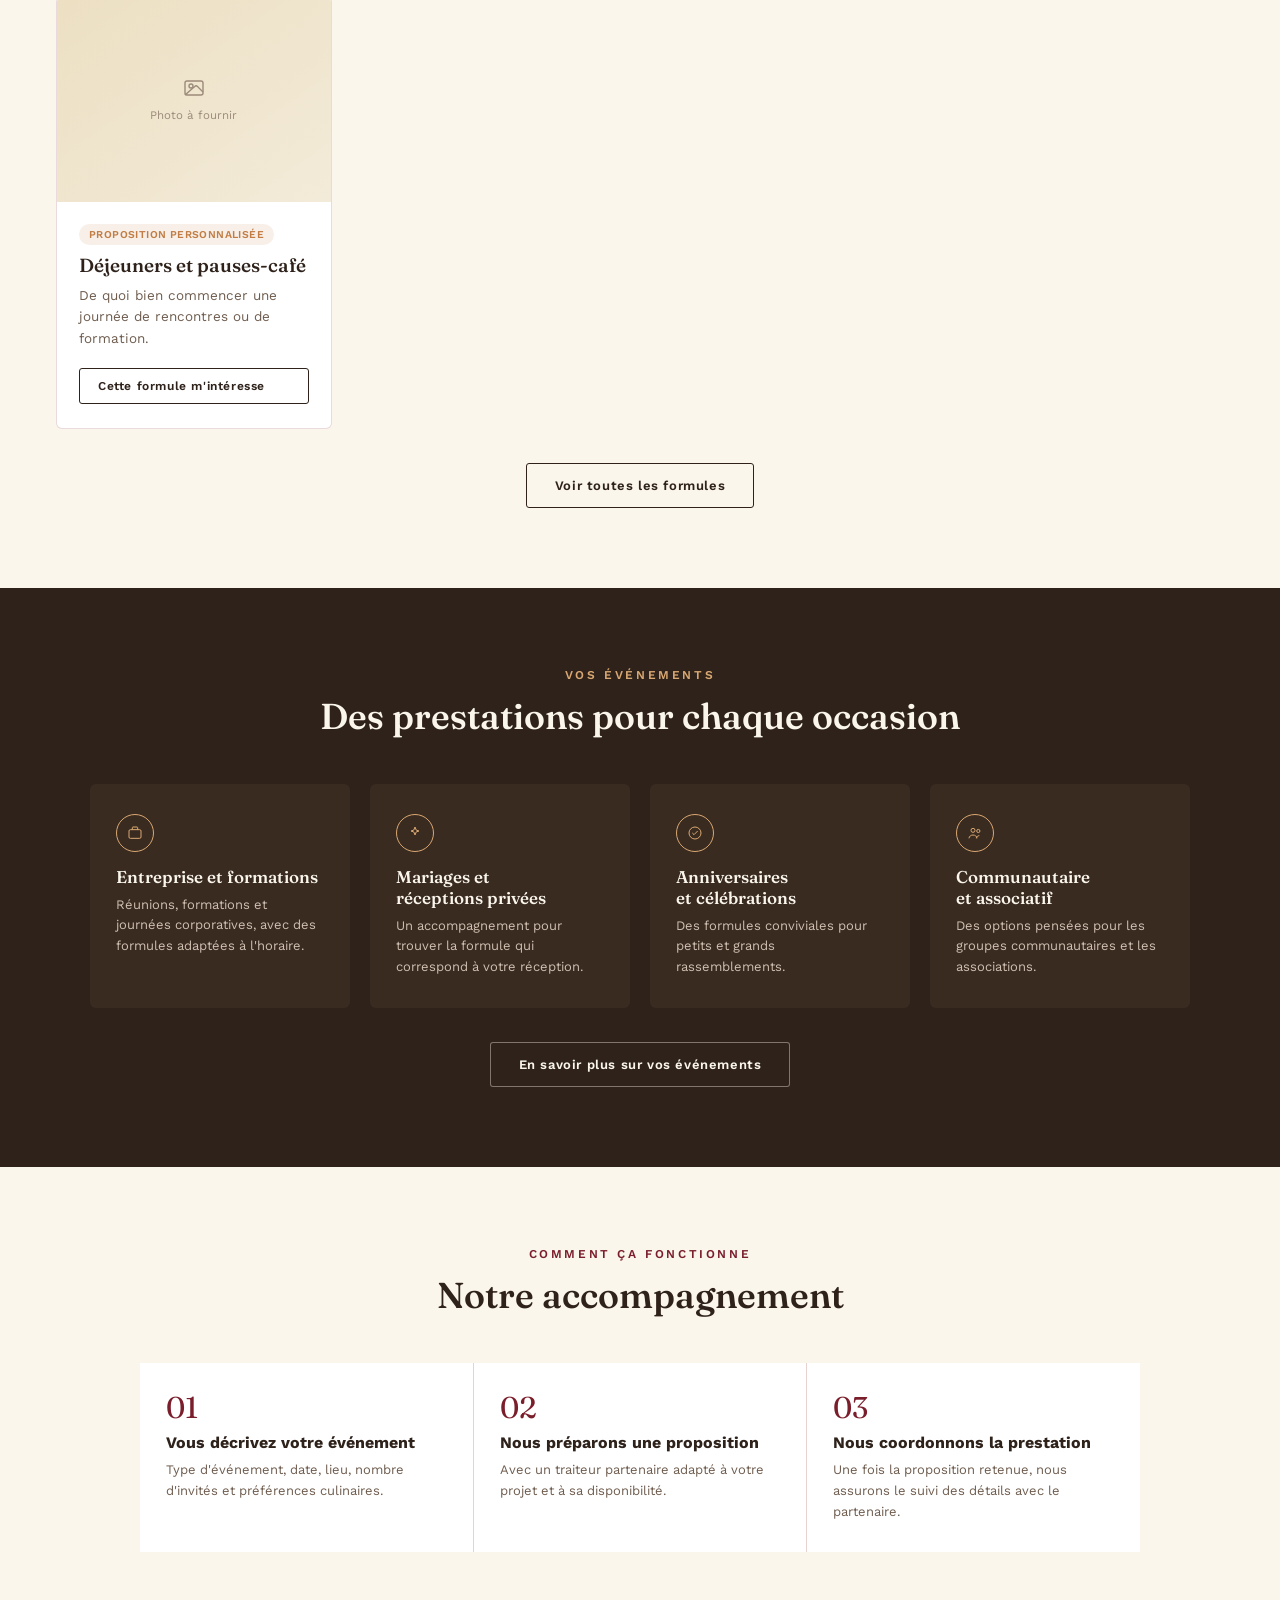
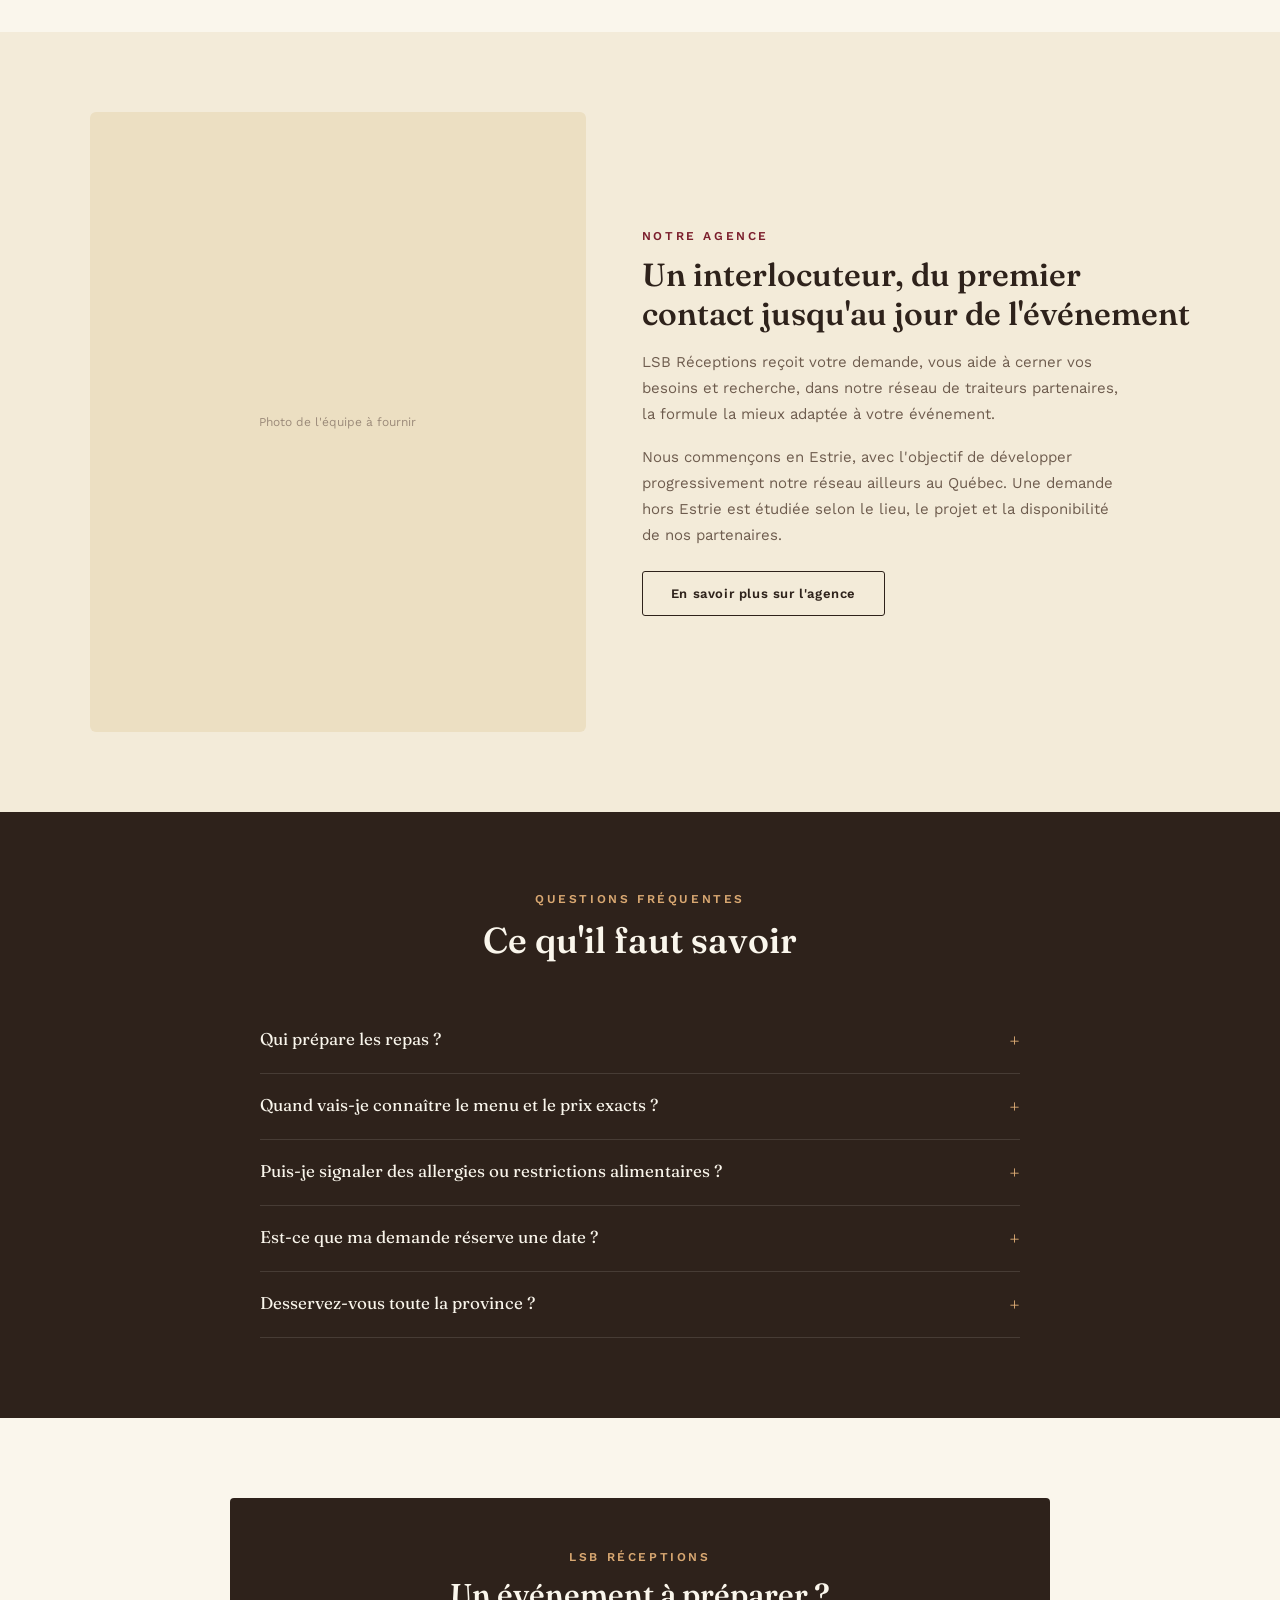
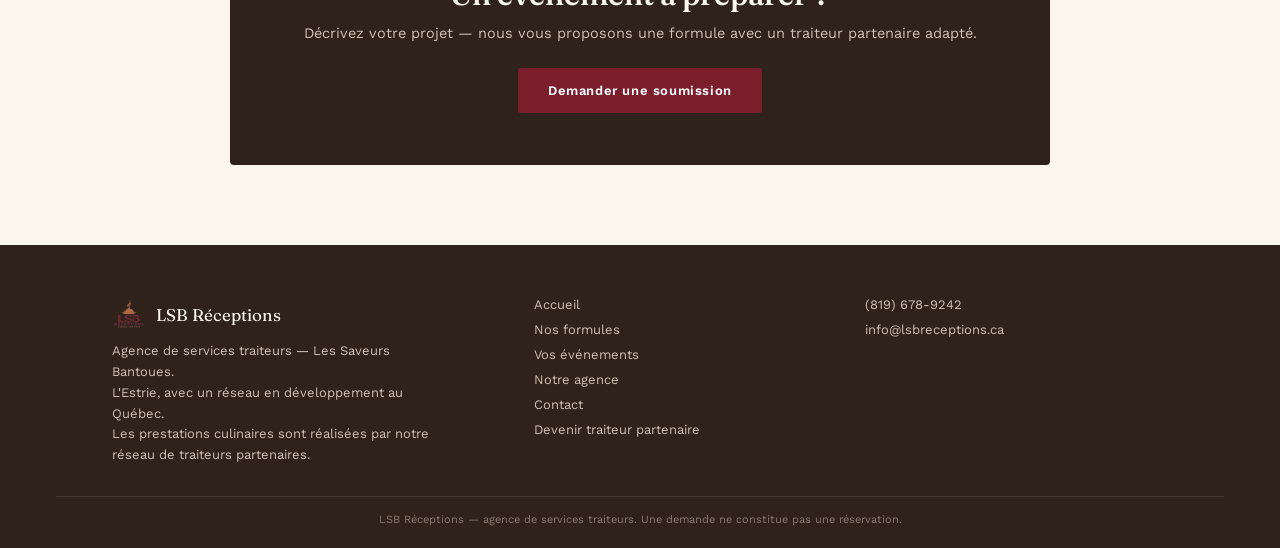
==== commit e92c52ac: "style: polish header/hero (icones barre coordonnees, contraste logo, proportions, repere defilement)" ====
--- a/index.html
+++ b/index.html
@@ -24,17 +24,20 @@
 </script>
 <style>
 /* ---- Hero vidéo pleine largeur ---- */
-.hero-video-section{position:relative;width:100%;height:88vh;min-height:520px;max-height:880px;overflow:hidden;background:var(--panel-dark)}
+.hero-video-section{position:relative;width:100%;height:86vh;min-height:500px;max-height:840px;overflow:hidden;background:var(--panel-dark)}
 .hero-video-section video,.hero-video-section .hero-fallback{position:absolute;inset:0;width:100%;height:100%;object-fit:cover}
 .hero-fallback{display:none}
 .hero-video-overlay{position:absolute;inset:0;background:linear-gradient(180deg,rgba(23,17,12,.38) 0%,rgba(23,17,12,.42) 45%,rgba(23,17,12,.72) 100%)}
 .hero-video-content{position:relative;z-index:2;height:100%;display:flex;flex-direction:column;align-items:center;justify-content:center;text-align:center;padding:24px clamp(20px,5vw,60px)}
 .hero-wordmark{display:flex;flex-direction:column;align-items:flex-start;width:fit-content;margin:0 auto}
 .hero-eyebrow-word{font-family:'Anton',sans-serif;font-weight:400;font-size:clamp(16px,2.6vw,30px);letter-spacing:7px;color:#fff;text-transform:uppercase;line-height:1;margin:0 0 clamp(2px,.6vw,8px);text-shadow:0 2px 14px rgba(0,0,0,.55)}
-.hero-main-word{font-family:'Anton',sans-serif;font-weight:400;font-size:clamp(100px,22vw,340px);line-height:.82;letter-spacing:1px;color:#fdfaf3;text-transform:uppercase;text-shadow:0 10px 50px rgba(0,0,0,.55);margin:0}
+.hero-main-word{font-family:'Anton',sans-serif;font-weight:400;font-size:clamp(90px,19vw,300px);line-height:.82;letter-spacing:1px;color:#fdfaf3;text-transform:uppercase;text-shadow:0 10px 50px rgba(0,0,0,.55);margin:0}
 .hero-tagline{margin:clamp(14px,2.4vw,24px) 0 0;font-size:clamp(14px,1.6vw,18px);color:var(--cream);letter-spacing:.3px;text-shadow:0 2px 12px rgba(0,0,0,.5)}
-.hero-video-cta{margin-top:clamp(20px,3vw,32px)}
-.hero-video-cta .btn{font-size:13px;letter-spacing:1.6px}
+.hero-video-cta{margin-top:clamp(22px,3.2vw,34px)}
+.hero-video-cta .btn{font-size:13.5px;letter-spacing:1.8px;padding:17px 34px;gap:10px}
+.hero-scroll-cue{position:absolute;left:50%;bottom:22px;transform:translateX(-50%);z-index:2;color:#fff;opacity:.85;animation:heroScrollBounce 2.1s ease-in-out infinite}
+@keyframes heroScrollBounce{0%,100%{transform:translateX(-50%) translateY(0)}50%{transform:translateX(-50%) translateY(8px)}}
+@media (prefers-reduced-motion:reduce){ .hero-scroll-cue{animation:none} }
 @media (max-width:640px){
   .hero-video-section{height:92vh;min-height:460px}
   .hero-eyebrow-word{letter-spacing:4px}
@@ -70,9 +73,13 @@
     </h1>
     <p class="hero-tagline">Des saveurs qui marquent les esprits.</p>
     <div class="hero-video-cta">
-      <a class="btn" href="/soumission">Demander une soumission</a>
-    </div>
-  </div>
+      <a class="btn" href="/soumission">
+        <span>Demander une soumission</span>
+        <svg width="14" height="14" viewBox="0 0 24 24" fill="none" stroke="currentColor" stroke-width="2.4" stroke-linecap="round" stroke-linejoin="round"><path d="M5 12h14M13 6l6 6-6 6"/></svg>
+      </a>
+    </div>
+  </div>
+  <svg class="hero-scroll-cue" width="22" height="22" viewBox="0 0 24 24" fill="none" stroke="currentColor" stroke-width="1.8" aria-hidden="true"><path d="M6 9l6 6 6-6"/></svg>
 </section>
 
 <!-- ============ FORMULES À DÉCOUVRIR ============ -->
--- a/shared/site-base.css
+++ b/shared/site-base.css
@@ -48,27 +48,34 @@
 .reveal-delay-2.is-visible{transition-delay:.16s}
 @media (prefers-reduced-motion:reduce){ .reveal{opacity:1!important;transform:none!important;transition:none!important} html{scroll-behavior:auto} }
 
-/* ============ NAV ============ */
-nav{position:sticky;top:0;z-index:100;display:flex;align-items:center;justify-content:space-between;gap:18px;padding:10px clamp(20px,5vw,56px);background:rgba(250,246,236,.94);backdrop-filter:blur(10px);border-bottom:1px solid var(--line);overflow:visible}
-.logo{position:relative;display:block;width:104px;height:44px;flex-shrink:0}
-.logo img{position:absolute;left:0;top:50%;transform:translateY(-42%);height:104px;width:auto;z-index:5;filter:drop-shadow(0 2px 6px rgba(46,34,27,.18))}
+/* ============ NAV (deux barres : menu doré + coordonnées anthracite) ============ */
+nav{position:sticky;top:0;z-index:100;display:flex;flex-direction:column;overflow:visible}
+.nav-top{position:relative;display:flex;align-items:center;justify-content:space-between;gap:18px;padding:16px clamp(20px,5vw,56px);background:#ad9a65;border-bottom:1px solid rgba(0,0,0,.1)}
+.nav-contact-bar{display:flex;align-items:center;justify-content:center;gap:clamp(14px,3vw,36px);padding:7px clamp(20px,5vw,56px);background:#262626;font-size:11.5px;letter-spacing:.3px;flex-wrap:wrap}
+.nav-contact-item{display:inline-flex;align-items:center;gap:6px;text-decoration:none;color:#d8c493}
+.nav-contact-item svg{flex-shrink:0;opacity:.85}
+a.nav-contact-item:hover{color:#fff}
+.logo{position:relative;display:block;width:128px;height:50px;flex-shrink:0}
+.logo img{position:absolute;left:0;top:-6px;height:148px;width:auto;z-index:20;filter:drop-shadow(0 2px 3px rgba(0,0,0,.45)) drop-shadow(0 8px 18px rgba(0,0,0,.35))}
 @media (max-width:860px){
-  .logo{width:80px;height:40px}
-  .logo img{height:80px}
+  .logo{width:84px;height:44px}
+  .logo img{height:96px;top:-4px}
 }
 .nav-toggle{display:none;flex-direction:column;justify-content:center;gap:4px;background:none;border:none;cursor:pointer;padding:8px;margin-left:auto}
-.nav-toggle span{width:20px;height:1.5px;background:var(--ink);display:block}
-.nav-links{display:flex;align-items:center;gap:clamp(10px,1.6vw,22px);flex-wrap:nowrap;font-size:13px}
-.nav-links>a{text-decoration:none;color:var(--ink-soft);border-bottom:1px solid transparent;padding-bottom:3px;white-space:nowrap;font-weight:500}
+.nav-toggle span{width:20px;height:1.5px;background:#2a2420;display:block}
+.nav-links{display:flex;align-items:center;gap:clamp(10px,1.6vw,22px);flex-wrap:nowrap;font-size:12.5px}
+.nav-links>a{text-decoration:none;color:#2a2420;border-bottom:1px solid transparent;padding-bottom:3px;white-space:nowrap;font-weight:600;letter-spacing:.4px;text-transform:uppercase;font-size:12px}
 .nav-links>a:hover,.nav-links>a.is-current{color:var(--bordeaux);border-color:var(--bordeaux)}
-.nav-cta{white-space:nowrap}
+.nav-cta{white-space:nowrap;display:inline-flex;align-items:center;gap:7px}
 @media (max-width:980px){ .nav-cta{display:none} }
 @media (max-width:860px){
   .nav-toggle{display:flex}
-  .nav-links{position:fixed;top:62px;left:0;right:0;flex-direction:column;align-items:stretch;gap:0;background:var(--cream);border-bottom:1px solid var(--line);padding:6px 20px 16px;max-height:calc(100vh - 62px);overflow-y:auto;transform:translateY(-8px);opacity:0;pointer-events:none;transition:opacity .2s,transform .2s;box-shadow:0 14px 24px rgba(46,34,27,.08)}
+  .nav-toggle span{background:#2a2420}
+  .nav-links{position:absolute;top:100%;left:0;right:0;z-index:30;flex-direction:column;align-items:stretch;gap:0;background:var(--cream);border-bottom:1px solid var(--line);padding:6px 20px 16px;max-height:calc(100vh - 56px);overflow-y:auto;transform:translateY(-8px);opacity:0;pointer-events:none;transition:opacity .2s,transform .2s;box-shadow:0 14px 24px rgba(46,34,27,.12)}
   .nav-links.is-open{transform:none;opacity:1;pointer-events:auto}
-  .nav-links>a{padding:14px 2px;border-bottom:1px solid var(--line)}
+  .nav-links>a{padding:14px 2px;border-bottom:1px solid var(--line);color:var(--ink-soft)}
   .nav-cta{display:inline-flex;justify-content:center;margin-top:10px}
+  .nav-contact-bar{gap:12px;font-size:10.5px;padding:6px clamp(20px,5vw,56px)}
 }
 
 /* ============ FOOTER ============ */
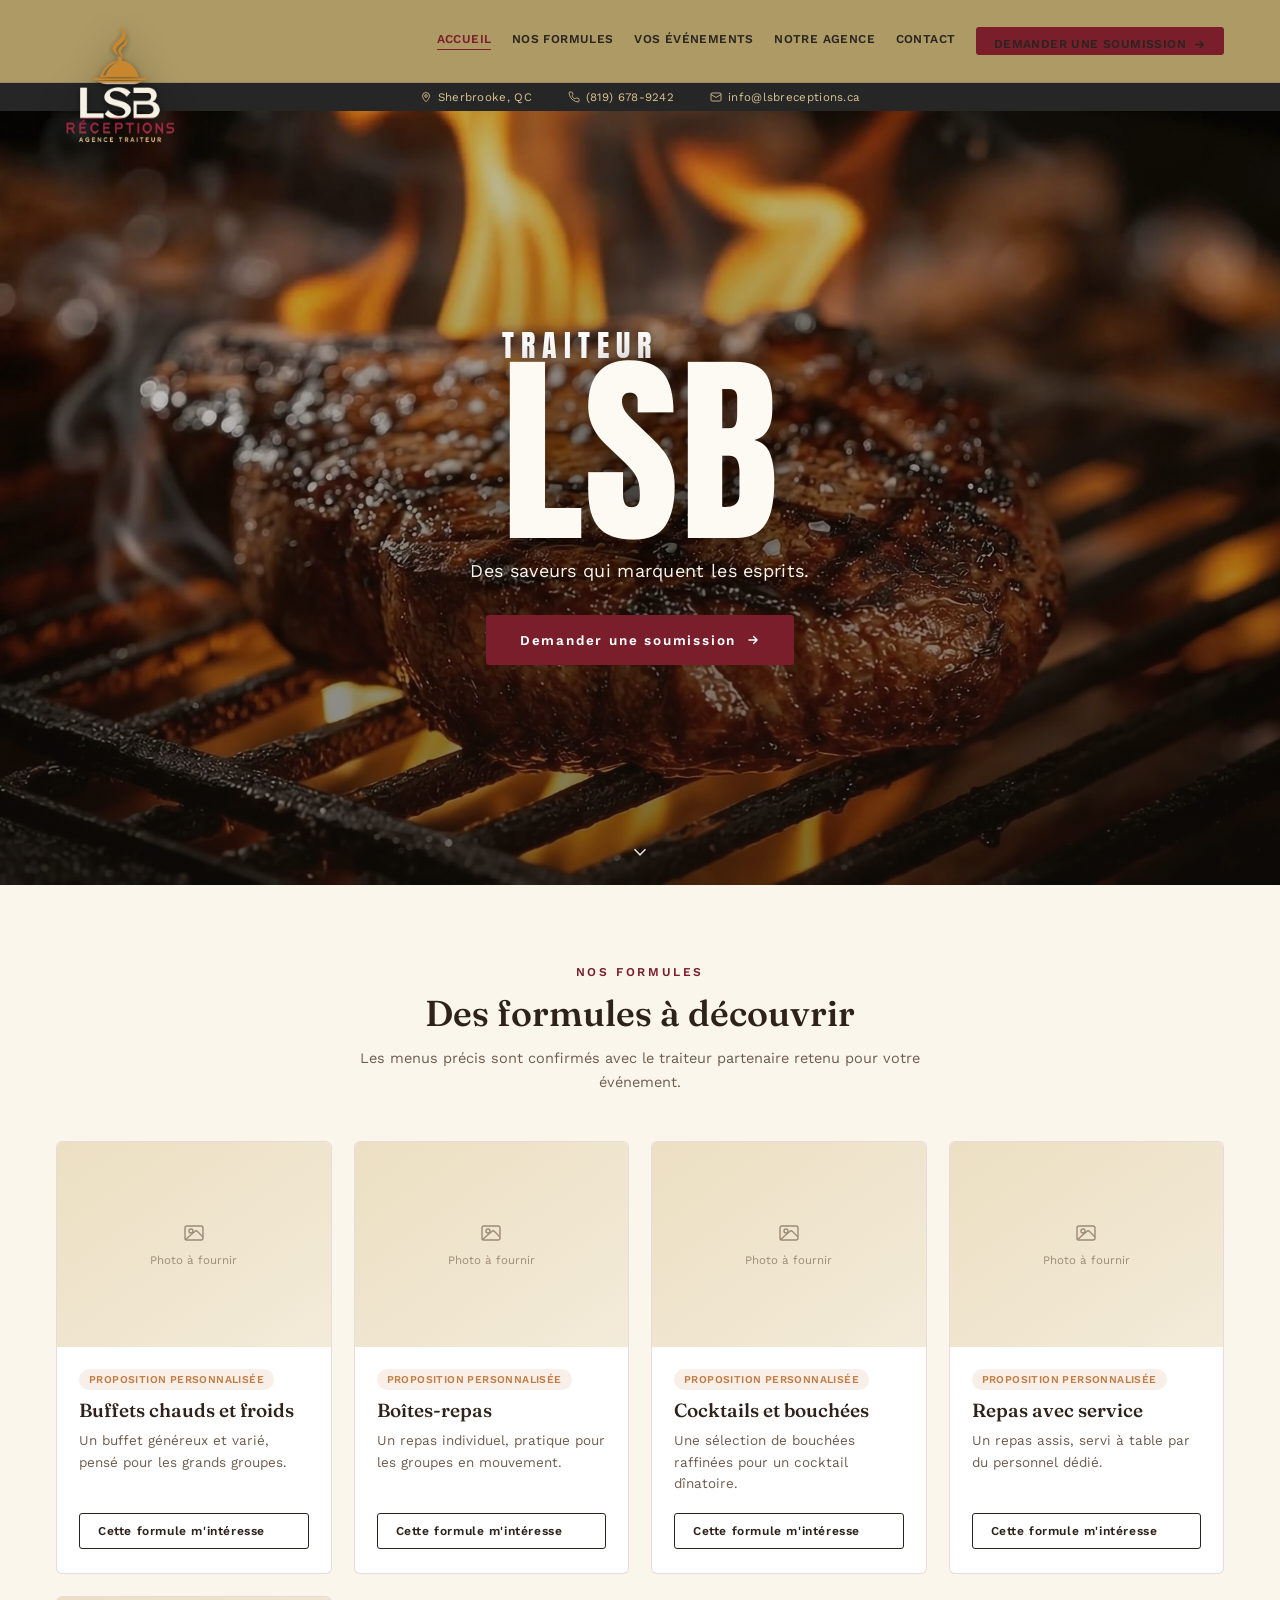
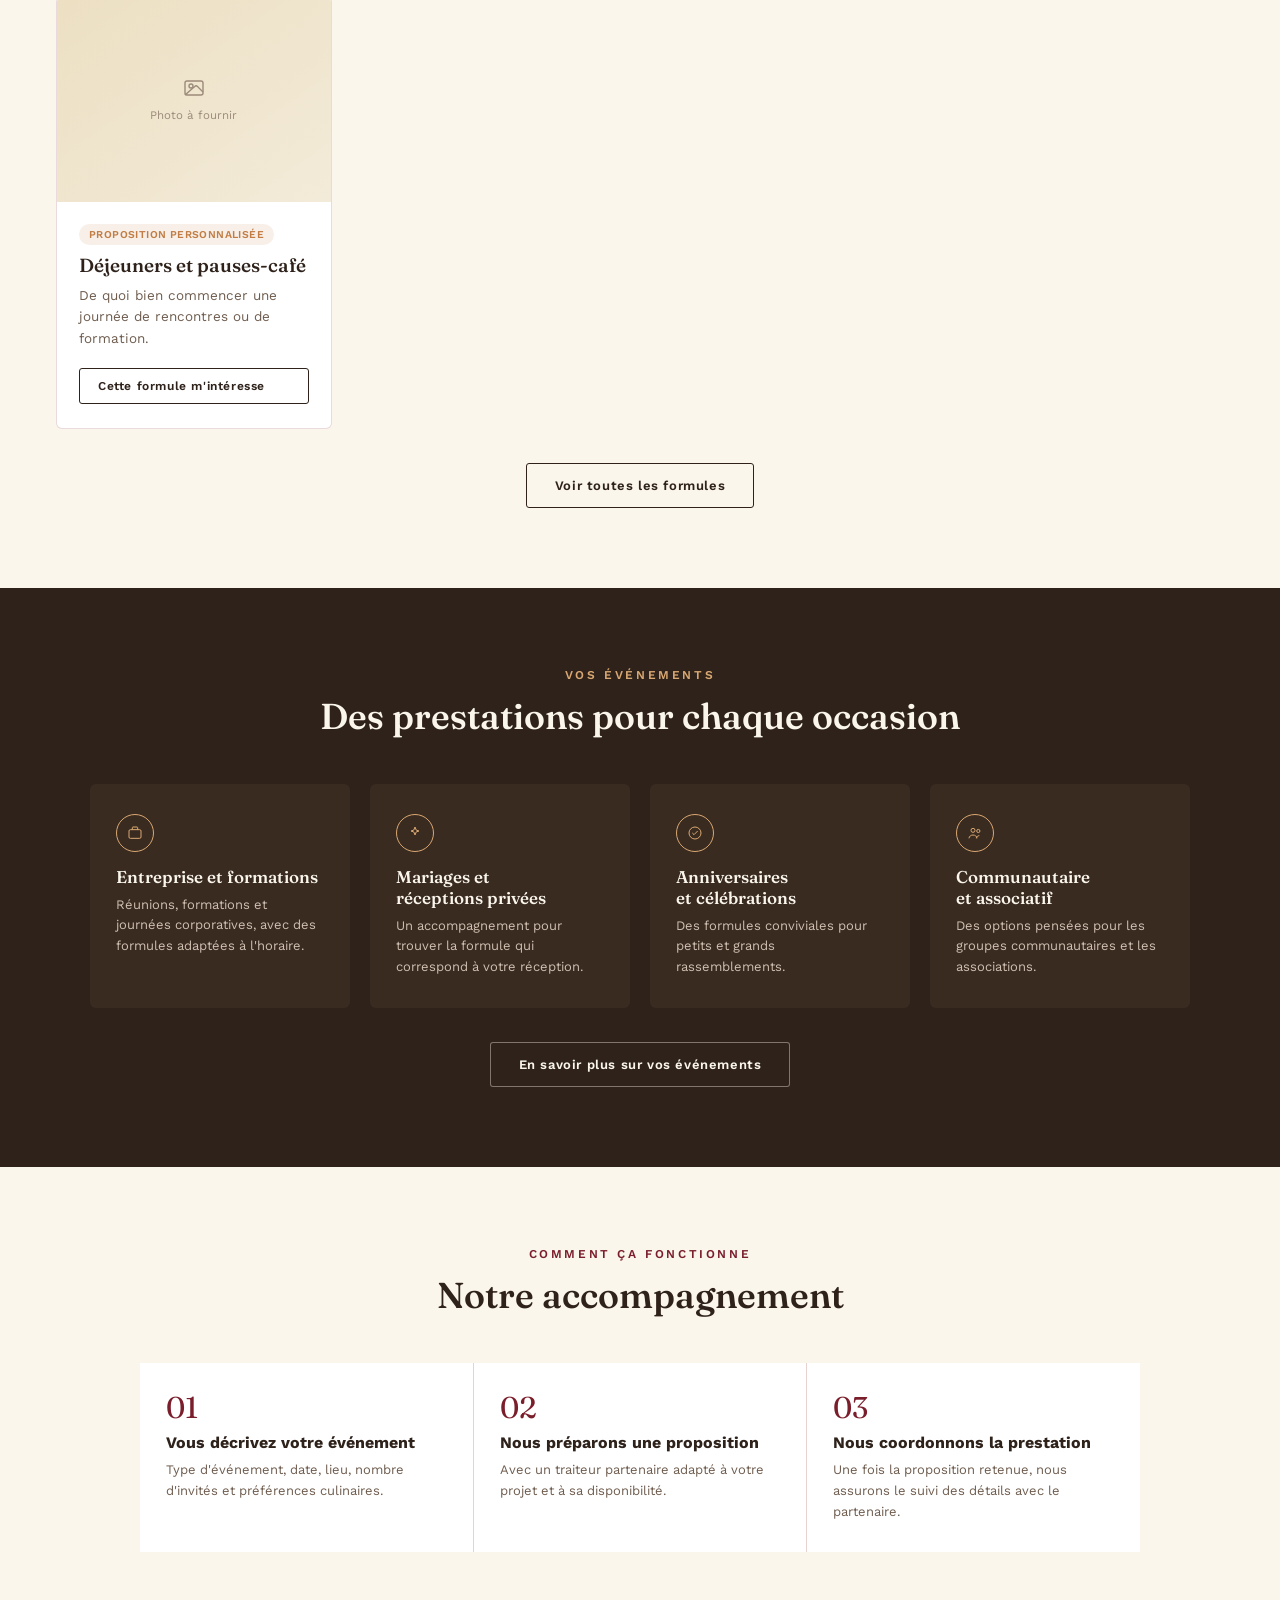
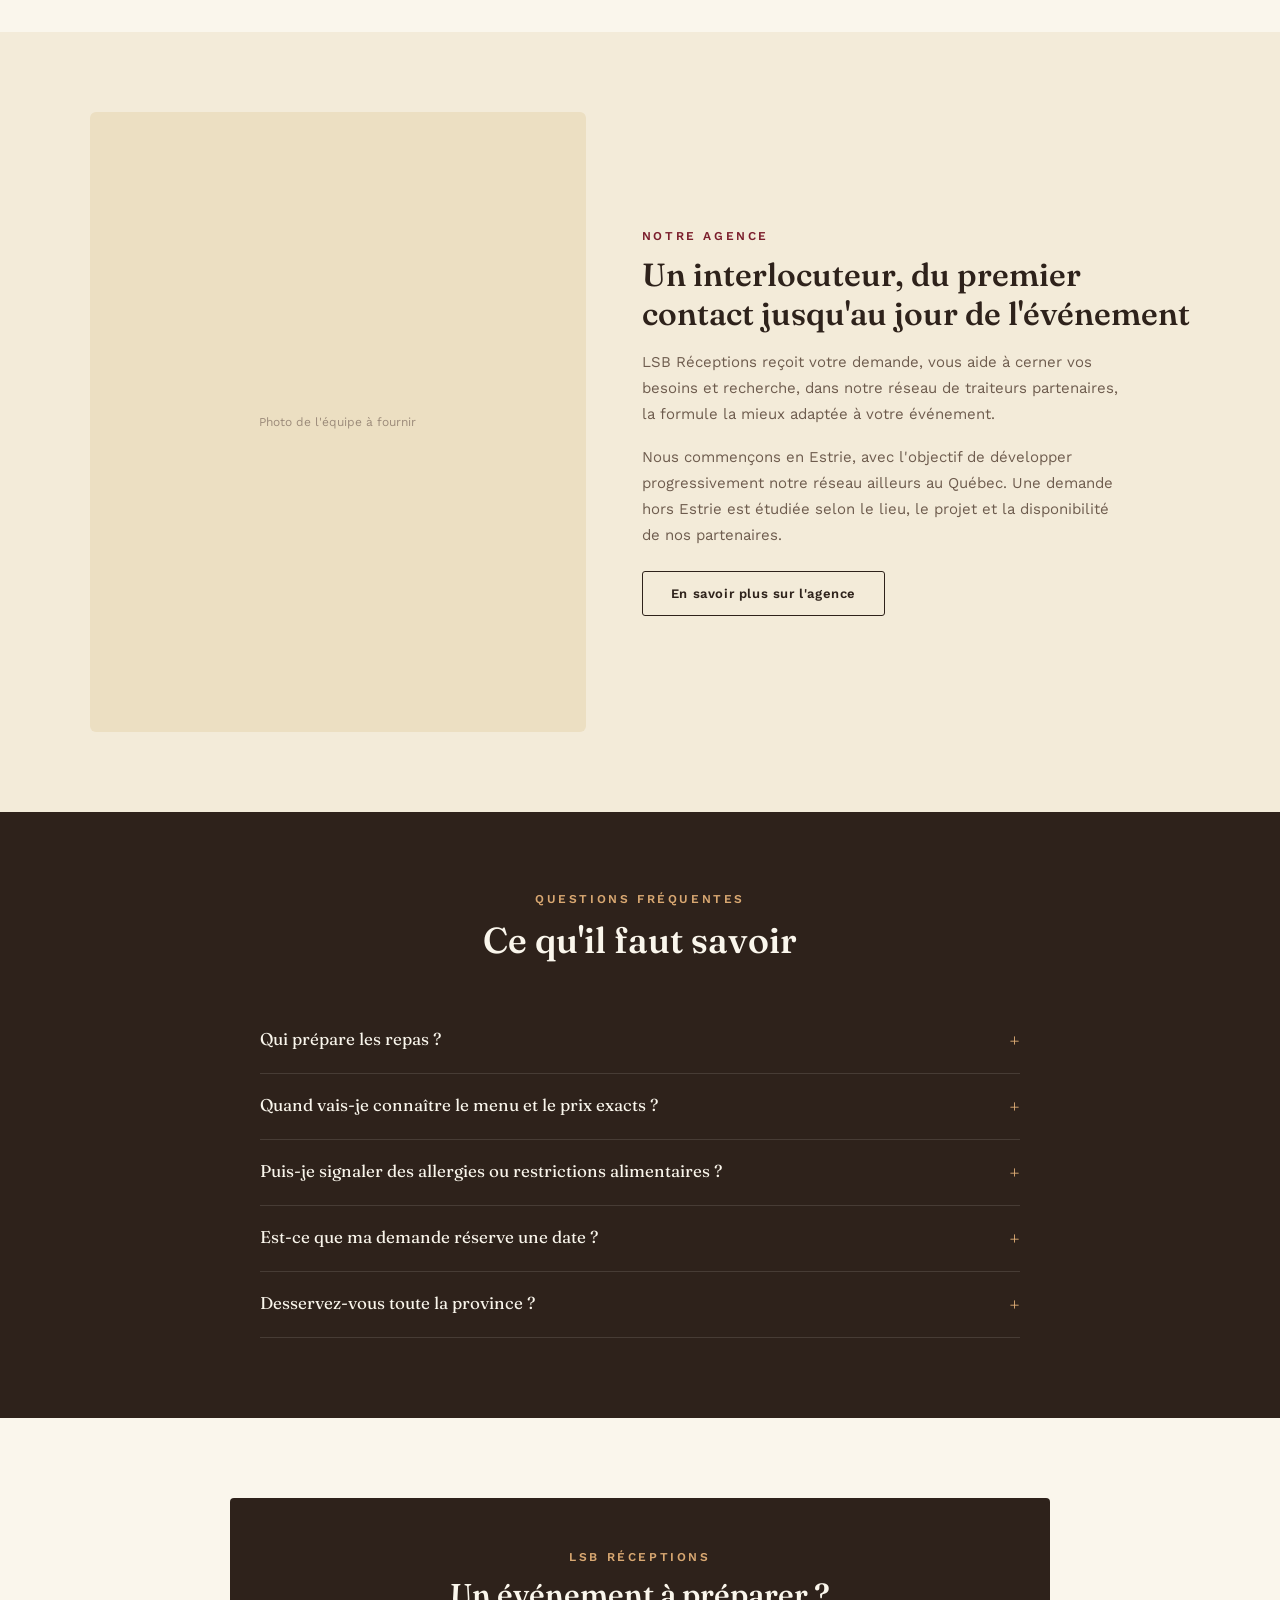
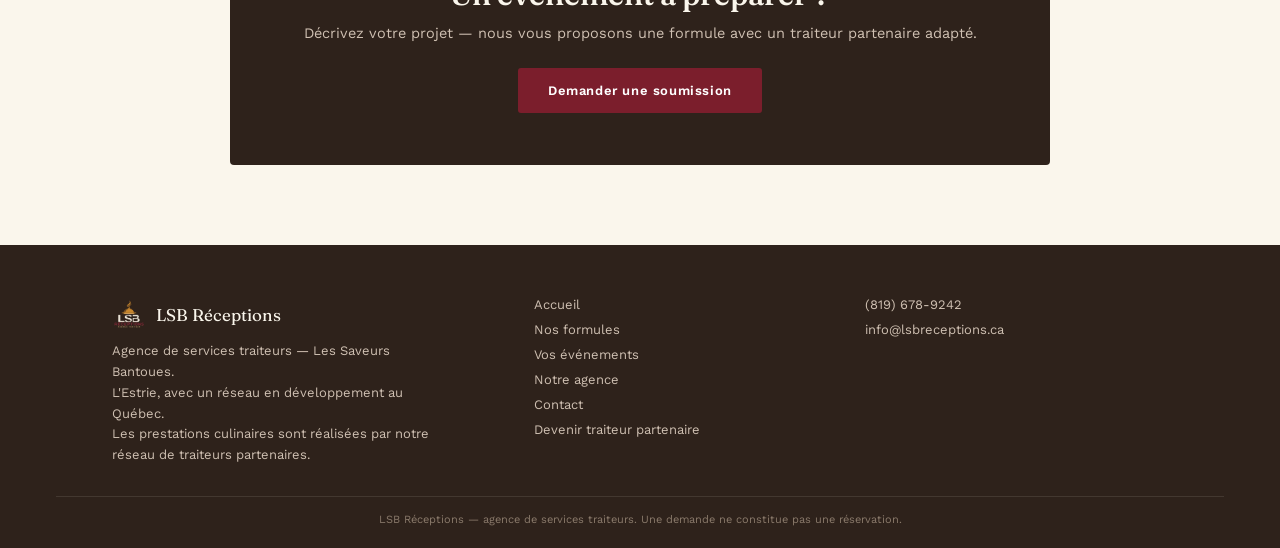
==== commit 5907db7a: "style: logo multicolore, LSB -15%, Hero plus lumineux (branche de previsualisation) - Logo recolore " ====
--- a/index.html
+++ b/index.html
@@ -27,11 +27,13 @@
 .hero-video-section{position:relative;width:100%;height:86vh;min-height:500px;max-height:840px;overflow:hidden;background:var(--panel-dark)}
 .hero-video-section video,.hero-video-section .hero-fallback{position:absolute;inset:0;width:100%;height:100%;object-fit:cover}
 .hero-fallback{display:none}
-.hero-video-overlay{position:absolute;inset:0;background:linear-gradient(180deg,rgba(23,17,12,.38) 0%,rgba(23,17,12,.42) 45%,rgba(23,17,12,.72) 100%)}
+.hero-video-overlay{position:absolute;inset:0;background:
+  radial-gradient(ellipse 60% 55% at 50% 52%,rgba(18,13,9,.48) 0%,rgba(18,13,9,.2) 60%,rgba(18,13,9,.08) 100%),
+  linear-gradient(180deg,rgba(23,17,12,.2) 0%,rgba(23,17,12,.1) 38%,rgba(23,17,12,.5) 100%)}
 .hero-video-content{position:relative;z-index:2;height:100%;display:flex;flex-direction:column;align-items:center;justify-content:center;text-align:center;padding:24px clamp(20px,5vw,60px)}
 .hero-wordmark{display:flex;flex-direction:column;align-items:flex-start;width:fit-content;margin:0 auto}
 .hero-eyebrow-word{font-family:'Anton',sans-serif;font-weight:400;font-size:clamp(16px,2.6vw,30px);letter-spacing:7px;color:#fff;text-transform:uppercase;line-height:1;margin:0 0 clamp(2px,.6vw,8px);text-shadow:0 2px 14px rgba(0,0,0,.55)}
-.hero-main-word{font-family:'Anton',sans-serif;font-weight:400;font-size:clamp(90px,19vw,300px);line-height:.82;letter-spacing:1px;color:#fdfaf3;text-transform:uppercase;text-shadow:0 10px 50px rgba(0,0,0,.55);margin:0}
+.hero-main-word{font-family:'Anton',sans-serif;font-weight:400;font-size:clamp(76px,16vw,255px);line-height:.82;letter-spacing:1px;color:#fdfaf3;text-transform:uppercase;text-shadow:0 10px 50px rgba(0,0,0,.6);margin:0}
 .hero-tagline{margin:clamp(14px,2.4vw,24px) 0 0;font-size:clamp(14px,1.6vw,18px);color:var(--cream);letter-spacing:.3px;text-shadow:0 2px 12px rgba(0,0,0,.5)}
 .hero-video-cta{margin-top:clamp(22px,3.2vw,34px)}
 .hero-video-cta .btn{font-size:13.5px;letter-spacing:1.8px;padding:17px 34px;gap:10px}
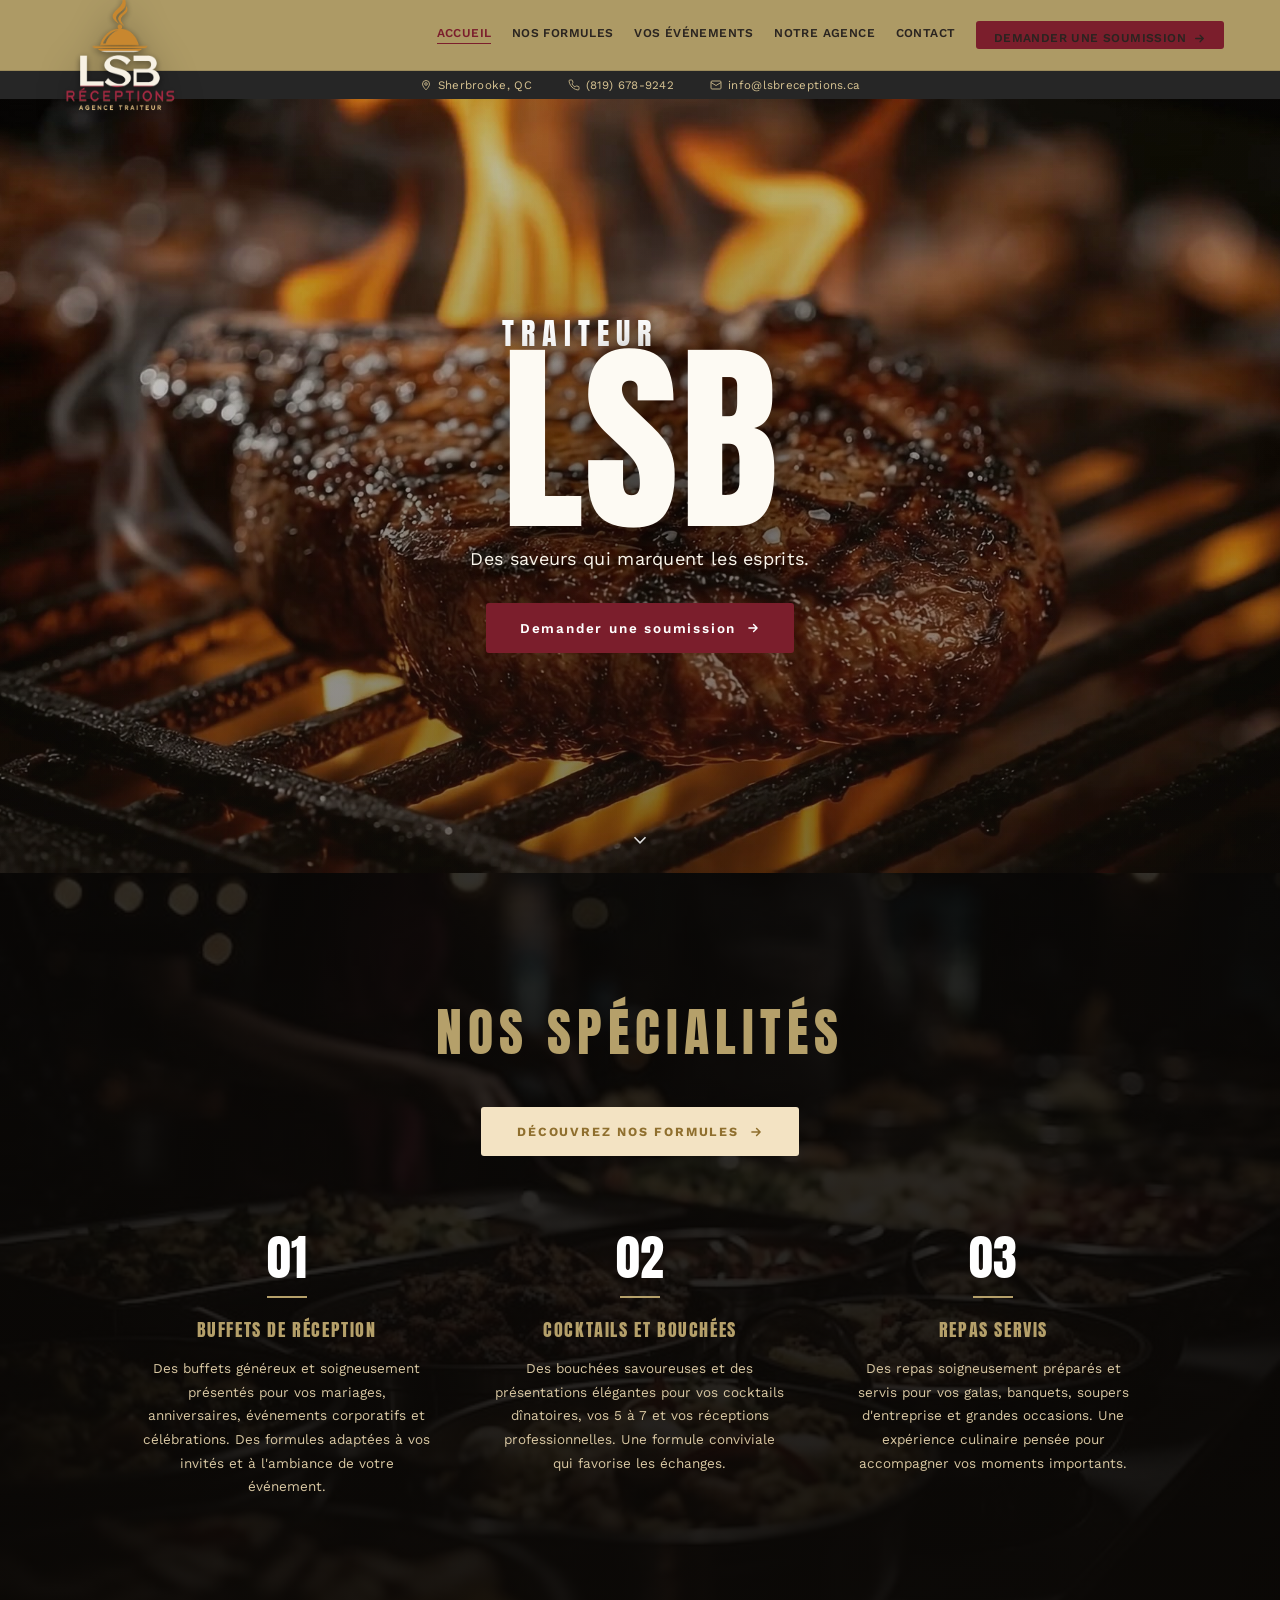
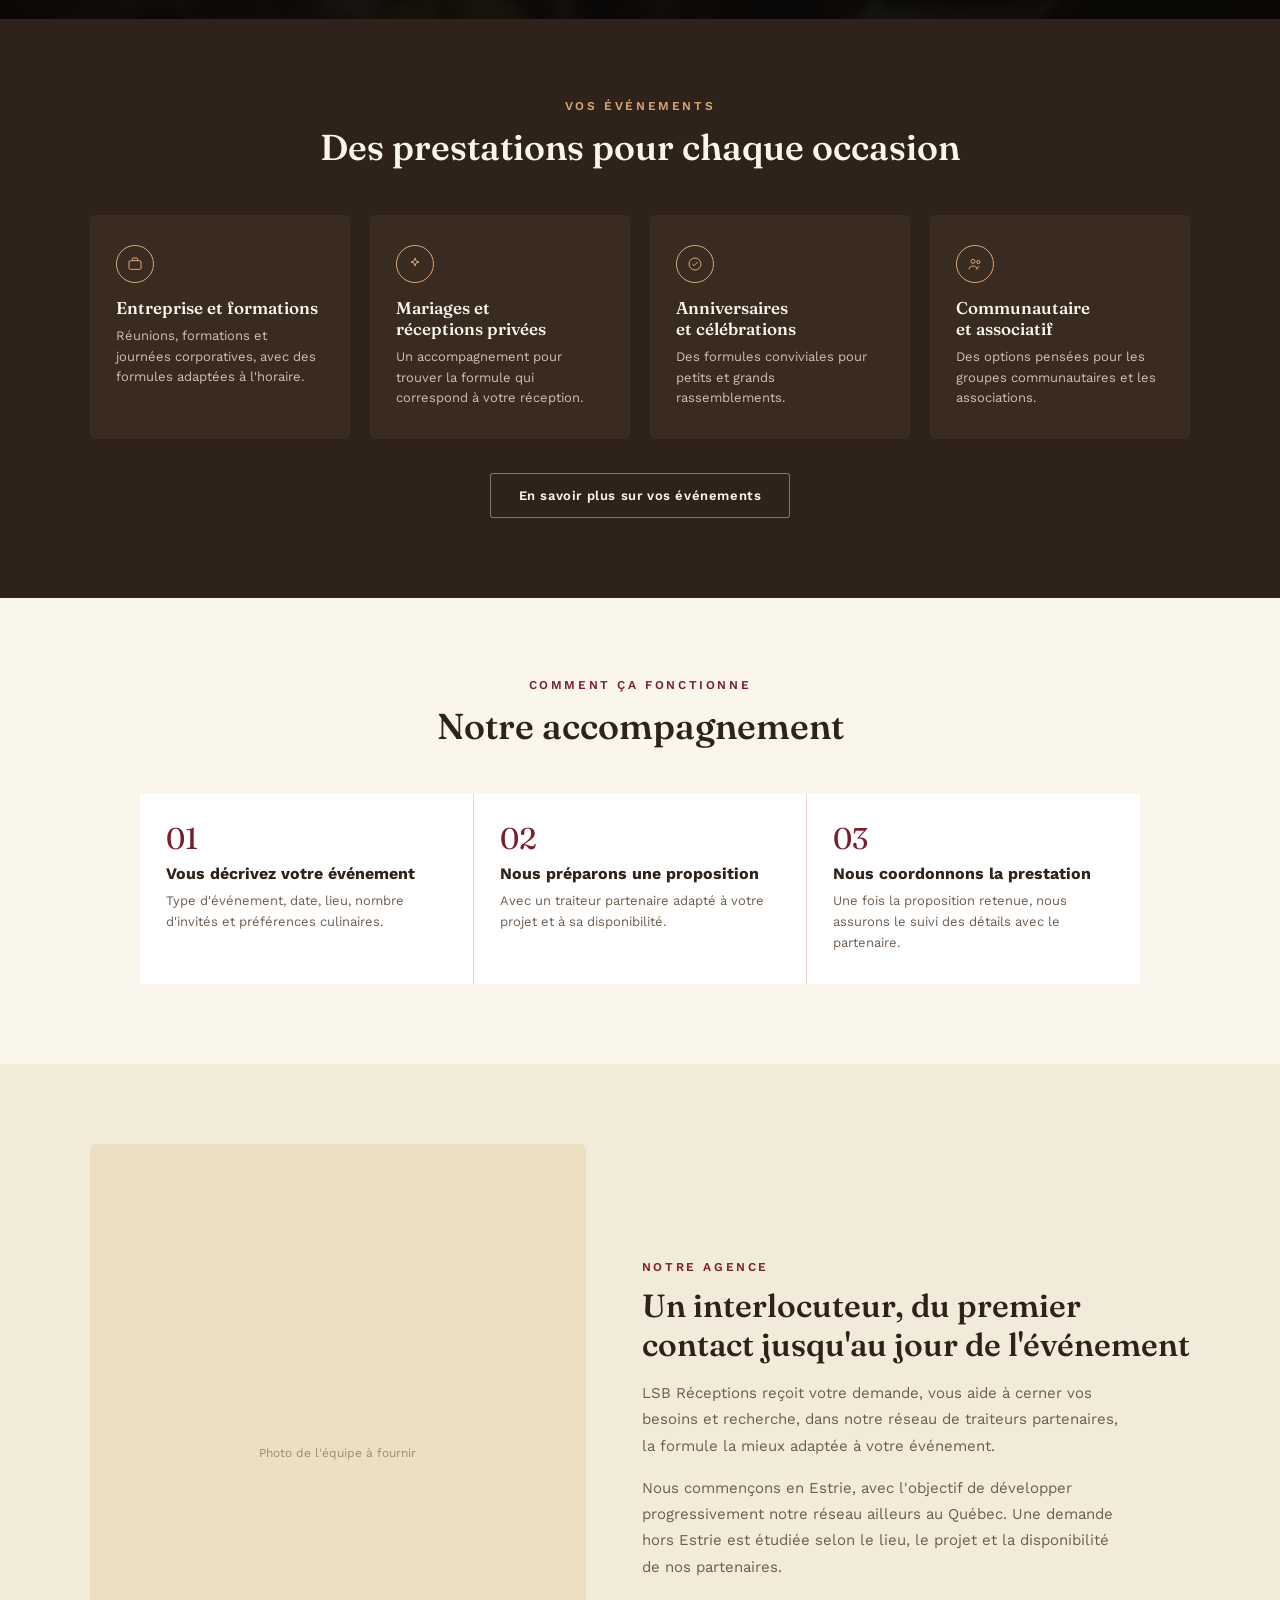
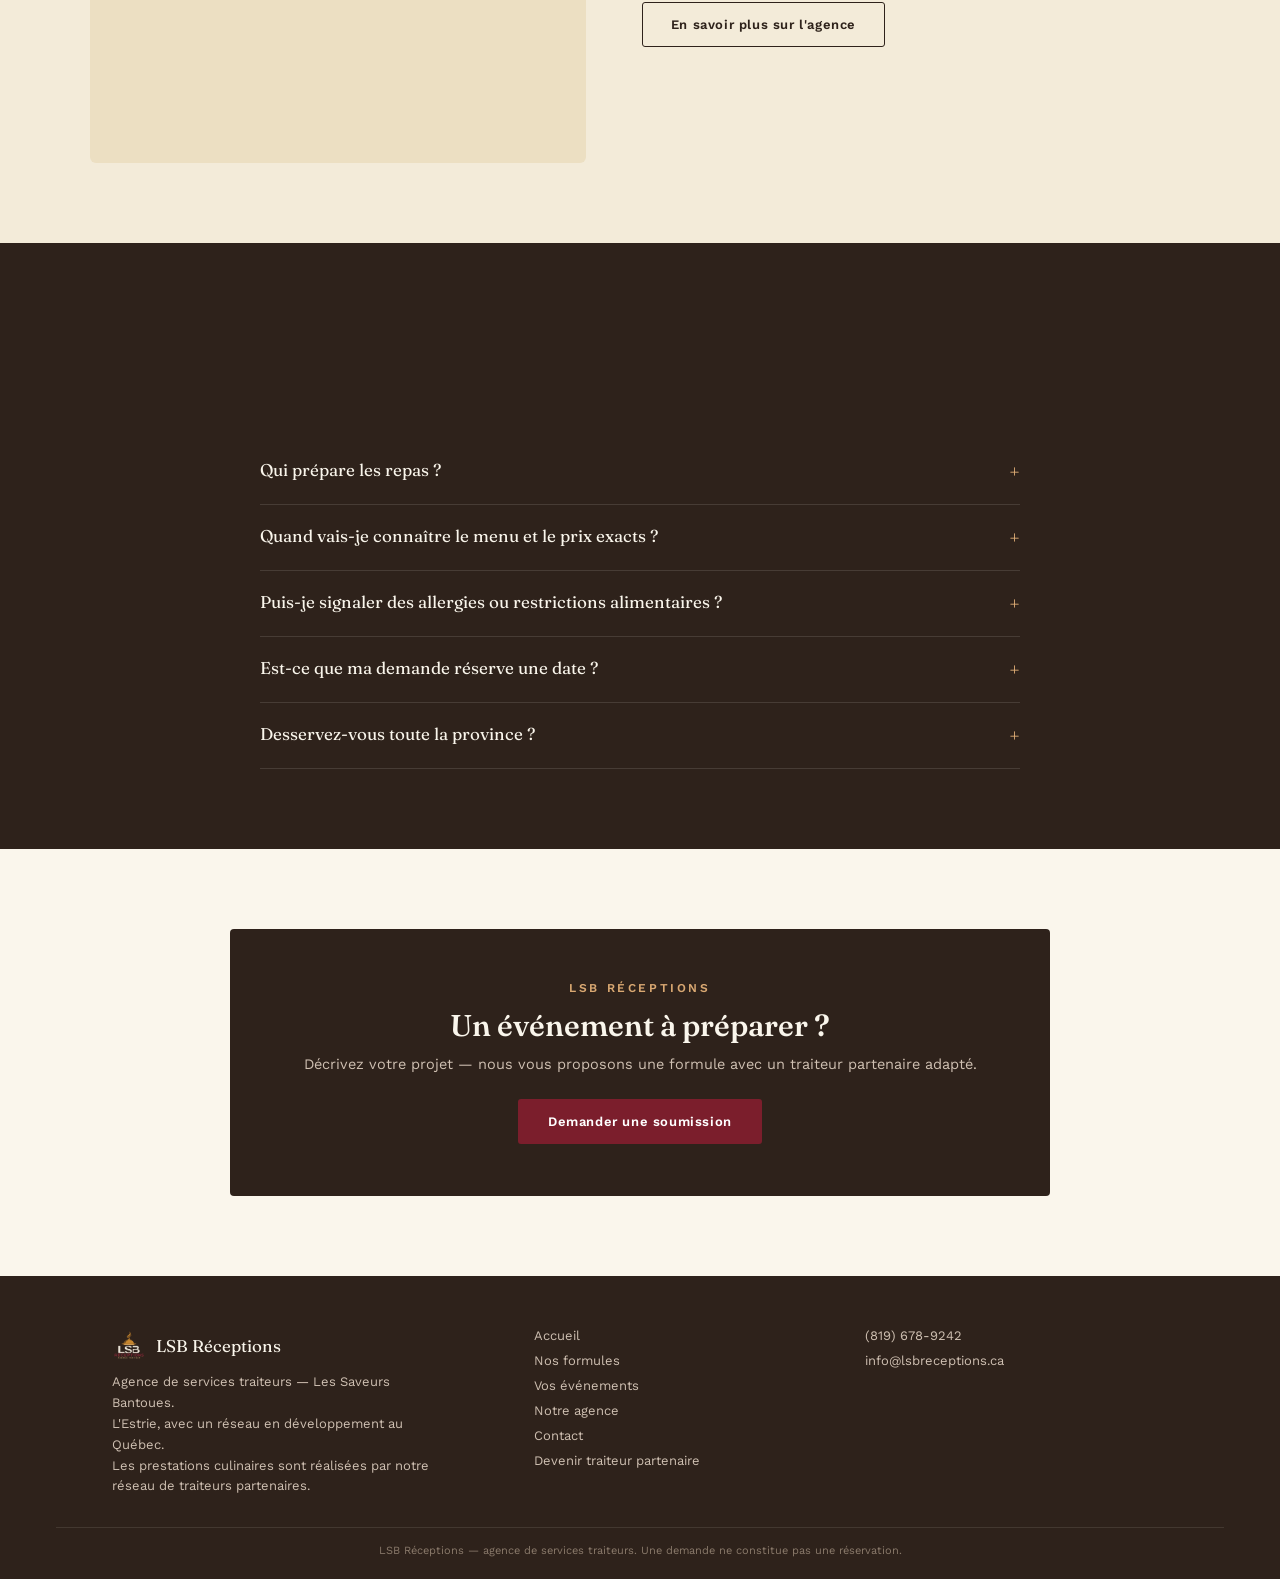
==== commit 468f3f45: "Replace homepage formules teaser with a Nos spécialités showcase section New dark photographic secti" ====
--- a/index.html
+++ b/index.html
@@ -53,6 +53,25 @@
 .agency-photo{aspect-ratio:4/5;background:var(--cream-3);border-radius:6px;display:flex;align-items:center;justify-content:center;color:var(--faint);font-size:12px;text-align:center;padding:20px}
 .agency-text p{font-size:15px;line-height:1.75;color:var(--muted);margin:16px 0 0;max-width:480px}
 @media (max-width:820px){ .agency-grid{grid-template-columns:1fr} .agency-photo{max-width:320px;margin:0 auto} }
+
+/* ---- Nos spécialités ---- */
+.specialites-section{position:relative;padding:clamp(70px,10vw,120px) clamp(20px,5vw,56px);background:#1c1712;overflow:hidden}
+.specialites-section::before{content:'';position:absolute;inset:0;background:url('ambiance-buffet.jpg') center 38%/cover no-repeat;filter:saturate(.5) brightness(.42)}
+.specialites-section::after{content:'';position:absolute;inset:0;background:linear-gradient(180deg,rgba(13,10,7,.6) 0%,rgba(13,10,7,.8) 100%)}
+.specialites-content{position:relative;z-index:1;max-width:1100px;margin:0 auto;text-align:center}
+.specialites-title{font-family:'Anton',sans-serif;font-weight:400;font-size:clamp(28px,4.6vw,52px);letter-spacing:6px;color:#B5A06A;text-transform:uppercase;margin:0}
+.specialites-cta{margin:clamp(26px,4vw,36px) 0 clamp(54px,7vw,78px)}
+.btn-ivory{display:inline-flex;align-items:center;gap:10px;text-decoration:none;background:#F3E3C3;color:#8f6f2e;padding:17px 36px;font-size:12.5px;letter-spacing:1.8px;text-transform:uppercase;font-weight:700;border-radius:3px;font-family:'Work Sans',sans-serif;transition:background .2s,transform .2s,box-shadow .2s}
+.btn-ivory:hover{background:#fff;transform:translateY(-1px);box-shadow:0 14px 30px -14px rgba(0,0,0,.55)}
+.specialites-grid{display:grid;grid-template-columns:repeat(3,1fr);gap:clamp(30px,5vw,60px);max-width:1000px;margin:0 auto}
+.specialite-col{display:flex;flex-direction:column;align-items:center}
+.specialite-num{font-family:'Anton',sans-serif;font-weight:400;font-size:clamp(34px,4.4vw,48px);color:#fff;line-height:1}
+.specialite-rule{width:40px;height:2px;background:#B5A06A;margin:14px 0 18px}
+.specialite-col h3{font-family:'Anton',sans-serif;font-weight:400;font-size:clamp(15px,1.7vw,18px);letter-spacing:1.6px;text-transform:uppercase;color:#B5A06A;margin:0 0 14px}
+.specialite-col p{font-size:13.5px;line-height:1.75;color:#D9C8A3;margin:0;max-width:300px}
+@media (max-width:820px){
+  .specialites-grid{grid-template-columns:1fr;gap:46px;max-width:360px;margin:0 auto}
+}
 </style>
 </head>
 <body>
@@ -84,16 +103,36 @@
   <svg class="hero-scroll-cue" width="22" height="22" viewBox="0 0 24 24" fill="none" stroke="currentColor" stroke-width="1.8" aria-hidden="true"><path d="M6 9l6 6 6-6"/></svg>
 </section>
 
-<!-- ============ FORMULES À DÉCOUVRIR ============ -->
-<section>
-  <div class="section-head reveal">
-    <div class="eyebrow">Nos formules</div>
-    <h2>Des formules à découvrir</h2>
-    <p>Les menus précis sont confirmés avec le traiteur partenaire retenu pour votre événement.</p>
-  </div>
-  <div class="card-grid" id="formules-teaser"></div>
-  <div style="text-align:center;margin-top:34px">
-    <a class="btn-outline" href="/formules">Voir toutes les formules</a>
+<!-- ============ NOS SPÉCIALITÉS ============ -->
+<section class="specialites-section">
+  <div class="specialites-content">
+    <h2 class="specialites-title reveal">Nos spécialités</h2>
+    <div class="specialites-cta reveal">
+      <a class="btn-ivory" href="/formules">
+        <span>Découvrez nos formules</span>
+        <svg width="14" height="14" viewBox="0 0 24 24" fill="none" stroke="currentColor" stroke-width="2.6" stroke-linecap="round" stroke-linejoin="round"><path d="M5 12h14M13 6l6 6-6 6"/></svg>
+      </a>
+    </div>
+    <div class="specialites-grid">
+      <div class="specialite-col reveal">
+        <div class="specialite-num">01</div>
+        <div class="specialite-rule"></div>
+        <h3>Buffets de réception</h3>
+        <p>Des buffets généreux et soigneusement présentés pour vos mariages, anniversaires, événements corporatifs et célébrations. Des formules adaptées à vos invités et à l'ambiance de votre événement.</p>
+      </div>
+      <div class="specialite-col reveal reveal-delay-1">
+        <div class="specialite-num">02</div>
+        <div class="specialite-rule"></div>
+        <h3>Cocktails et bouchées</h3>
+        <p>Des bouchées savoureuses et des présentations élégantes pour vos cocktails dînatoires, vos 5 à 7 et vos réceptions professionnelles. Une formule conviviale qui favorise les échanges.</p>
+      </div>
+      <div class="specialite-col reveal reveal-delay-2">
+        <div class="specialite-num">03</div>
+        <div class="specialite-rule"></div>
+        <h3>Repas servis</h3>
+        <p>Des repas soigneusement préparés et servis pour vos galas, banquets, soupers d'entreprise et grandes occasions. Une expérience culinaire pensée pour accompagner vos moments importants.</p>
+      </div>
+    </div>
   </div>
 </section>
 
@@ -203,27 +242,7 @@
 </footer>
 
 <script src="/shared/site-chrome.js"></script>
-<script src="./formules-data.js"></script>
 <script>
-function renderFormulesTeaser(){
-  const el = document.getElementById('formules-teaser');
-  el.innerHTML = FORMULES.map(f => `
-    <div class="f-card">
-      <div class="f-photo">
-        ${f.photo ? `<img src="${f.photo}" alt="${f.name} — photo de référence" loading="lazy">` : `
-          <div class="f-photo-placeholder">
-            <svg width="24" height="24" viewBox="0 0 24 24" fill="none" stroke="currentColor" stroke-width="1.4"><rect x="3" y="5" width="18" height="14" rx="2"/><circle cx="9" cy="10" r="2"/><path d="M21 16l-5.5-5.5a2 2 0 00-2.8 0L3 19"/></svg>
-            <span>Photo à fournir</span>
-          </div>`}
-      </div>
-      <div class="f-body">
-        <span class="f-status">Proposition personnalisée</span>
-        <h3>${f.name}</h3>
-        <p class="desc">${f.short}</p>
-        <a class="btn-outline btn-sm f-cta" href="/soumission?formule=${f.id}">Cette formule m'intéresse</a>
-      </div>
-    </div>`).join('');
-}
 function initHeroVideo(){
   const video = document.querySelector('.hero-video-section video');
   if (!video) return;
@@ -234,7 +253,6 @@
 }
 
 renderSiteChrome('accueil');
-renderFormulesTeaser();
 initReveal();
 initHeroVideo();
 </script>
--- a/shared/site-base.css
+++ b/shared/site-base.css
@@ -50,23 +50,23 @@
 
 /* ============ NAV (deux barres : menu doré + coordonnées anthracite) ============ */
 nav{position:sticky;top:0;z-index:100;display:flex;flex-direction:column;overflow:visible}
-.nav-top{position:relative;display:flex;align-items:center;justify-content:space-between;gap:18px;padding:16px clamp(20px,5vw,56px);background:#ad9a65;border-bottom:1px solid rgba(0,0,0,.1)}
+.nav-top{position:relative;display:flex;align-items:center;justify-content:space-between;gap:18px;padding:10px clamp(20px,5vw,56px);background:#ad9a65;border-bottom:1px solid rgba(0,0,0,.1)}
 .nav-contact-bar{display:flex;align-items:center;justify-content:center;gap:clamp(14px,3vw,36px);padding:7px clamp(20px,5vw,56px);background:#262626;font-size:11.5px;letter-spacing:.3px;flex-wrap:wrap}
 .nav-contact-item{display:inline-flex;align-items:center;gap:6px;text-decoration:none;color:#d8c493}
 .nav-contact-item svg{flex-shrink:0;opacity:.85}
 a.nav-contact-item:hover{color:#fff}
 .logo{position:relative;display:block;width:128px;height:50px;flex-shrink:0}
-.logo img{position:absolute;left:0;top:-6px;height:148px;width:auto;z-index:20;filter:drop-shadow(0 2px 3px rgba(0,0,0,.45)) drop-shadow(0 8px 18px rgba(0,0,0,.35))}
+.logo img{position:absolute;left:0;top:-32px;height:148px;width:auto;z-index:20;filter:drop-shadow(0 2px 3px rgba(0,0,0,.45)) drop-shadow(0 8px 18px rgba(0,0,0,.35))}
 @media (max-width:860px){
   .logo{width:84px;height:44px}
-  .logo img{height:96px;top:-4px}
+  .logo img{height:96px;top:-24px}
 }
 .nav-toggle{display:none;flex-direction:column;justify-content:center;gap:4px;background:none;border:none;cursor:pointer;padding:8px;margin-left:auto}
 .nav-toggle span{width:20px;height:1.5px;background:#2a2420;display:block}
 .nav-links{display:flex;align-items:center;gap:clamp(10px,1.6vw,22px);flex-wrap:nowrap;font-size:12.5px}
 .nav-links>a{text-decoration:none;color:#2a2420;border-bottom:1px solid transparent;padding-bottom:3px;white-space:nowrap;font-weight:600;letter-spacing:.4px;text-transform:uppercase;font-size:12px}
 .nav-links>a:hover,.nav-links>a.is-current{color:var(--bordeaux);border-color:var(--bordeaux)}
-.nav-cta{white-space:nowrap;display:inline-flex;align-items:center;gap:7px}
+.nav-cta{white-space:nowrap;display:inline-flex;align-items:center;gap:7px;color:#F3E3C3}
 @media (max-width:980px){ .nav-cta{display:none} }
 @media (max-width:860px){
   .nav-toggle{display:flex}
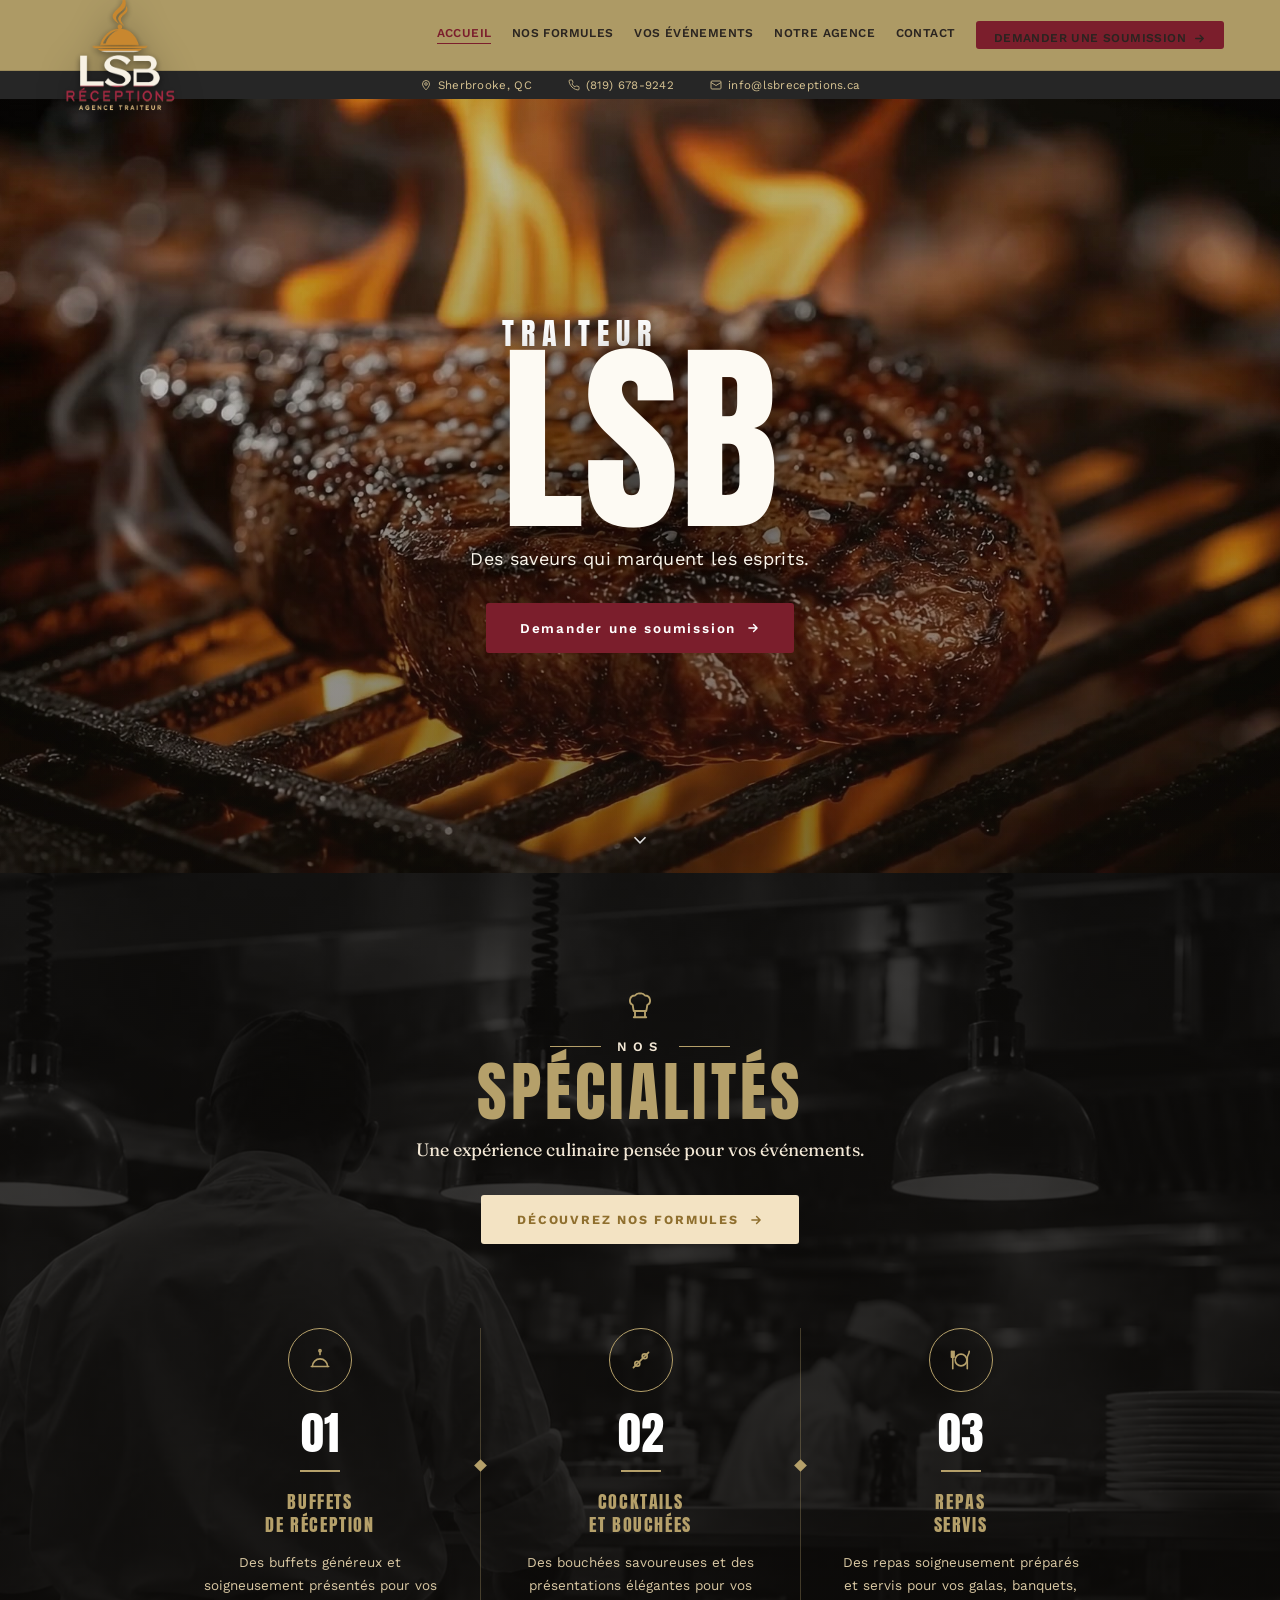
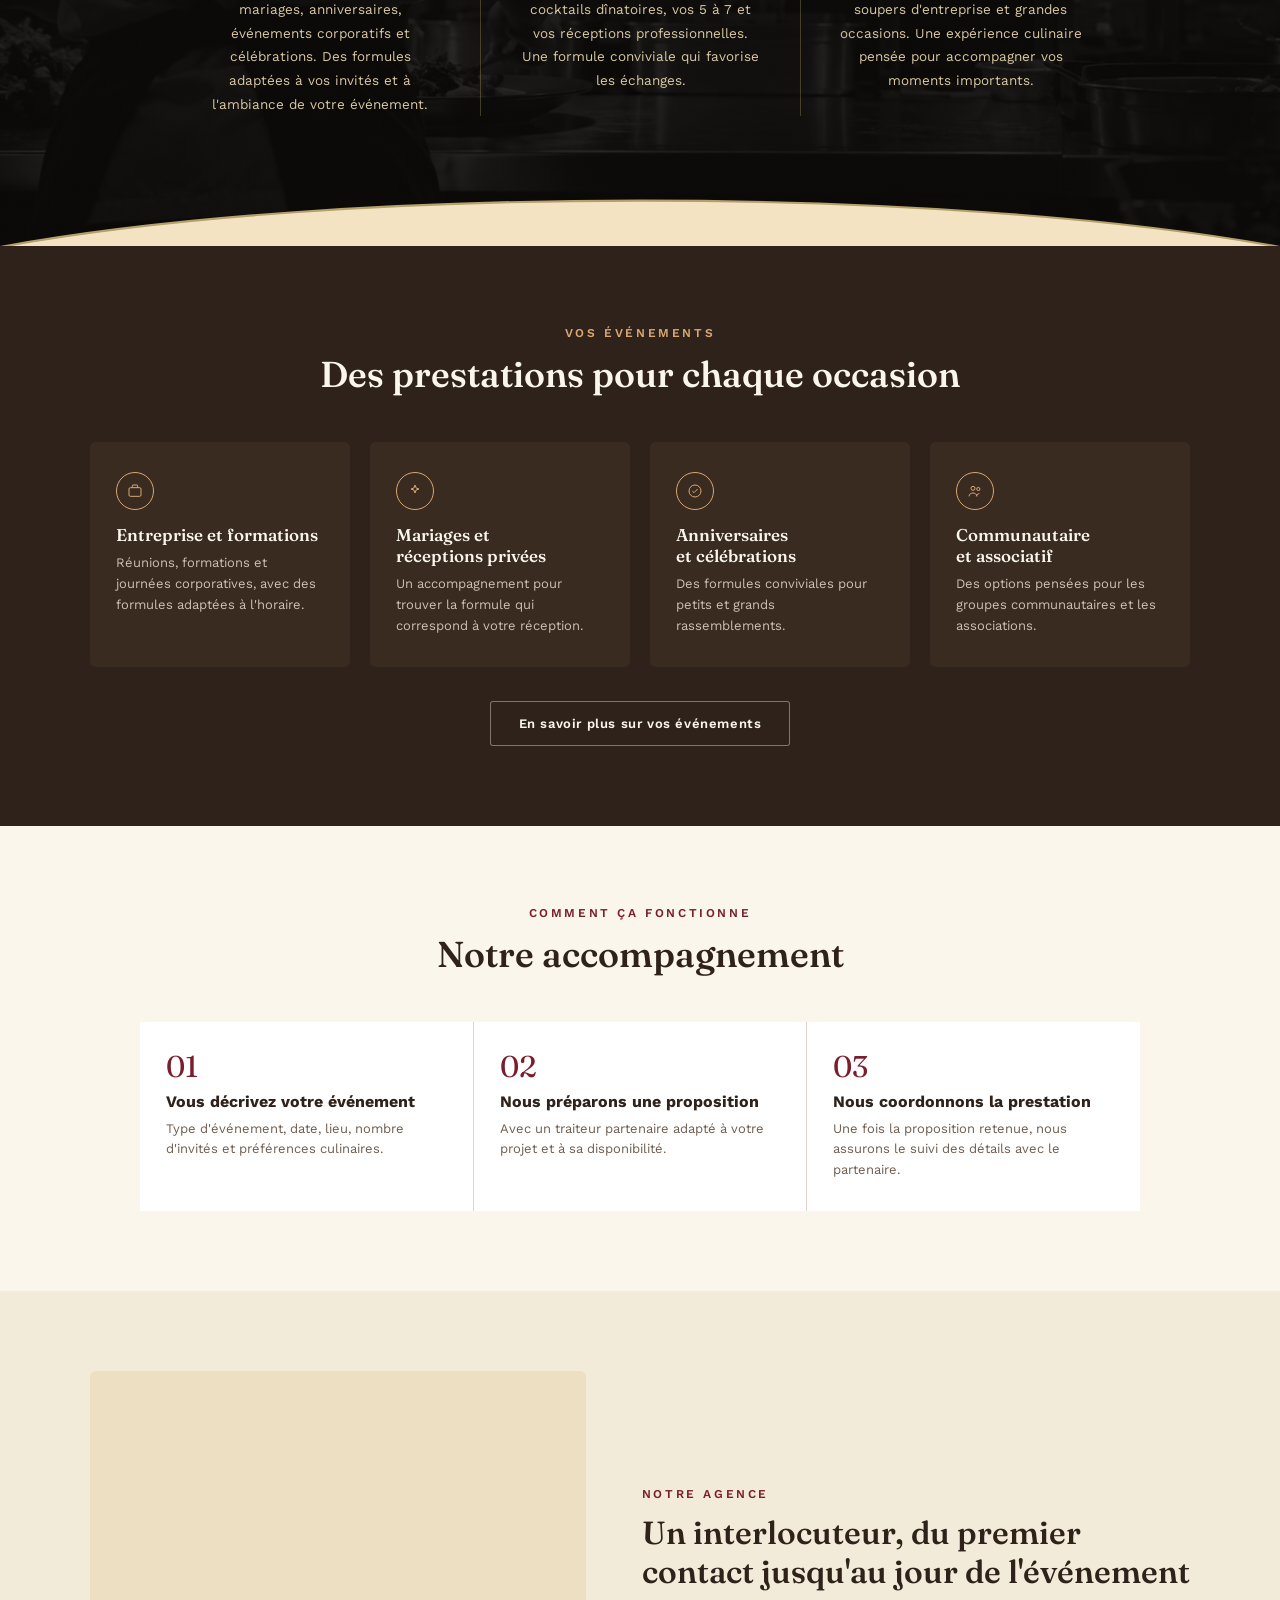
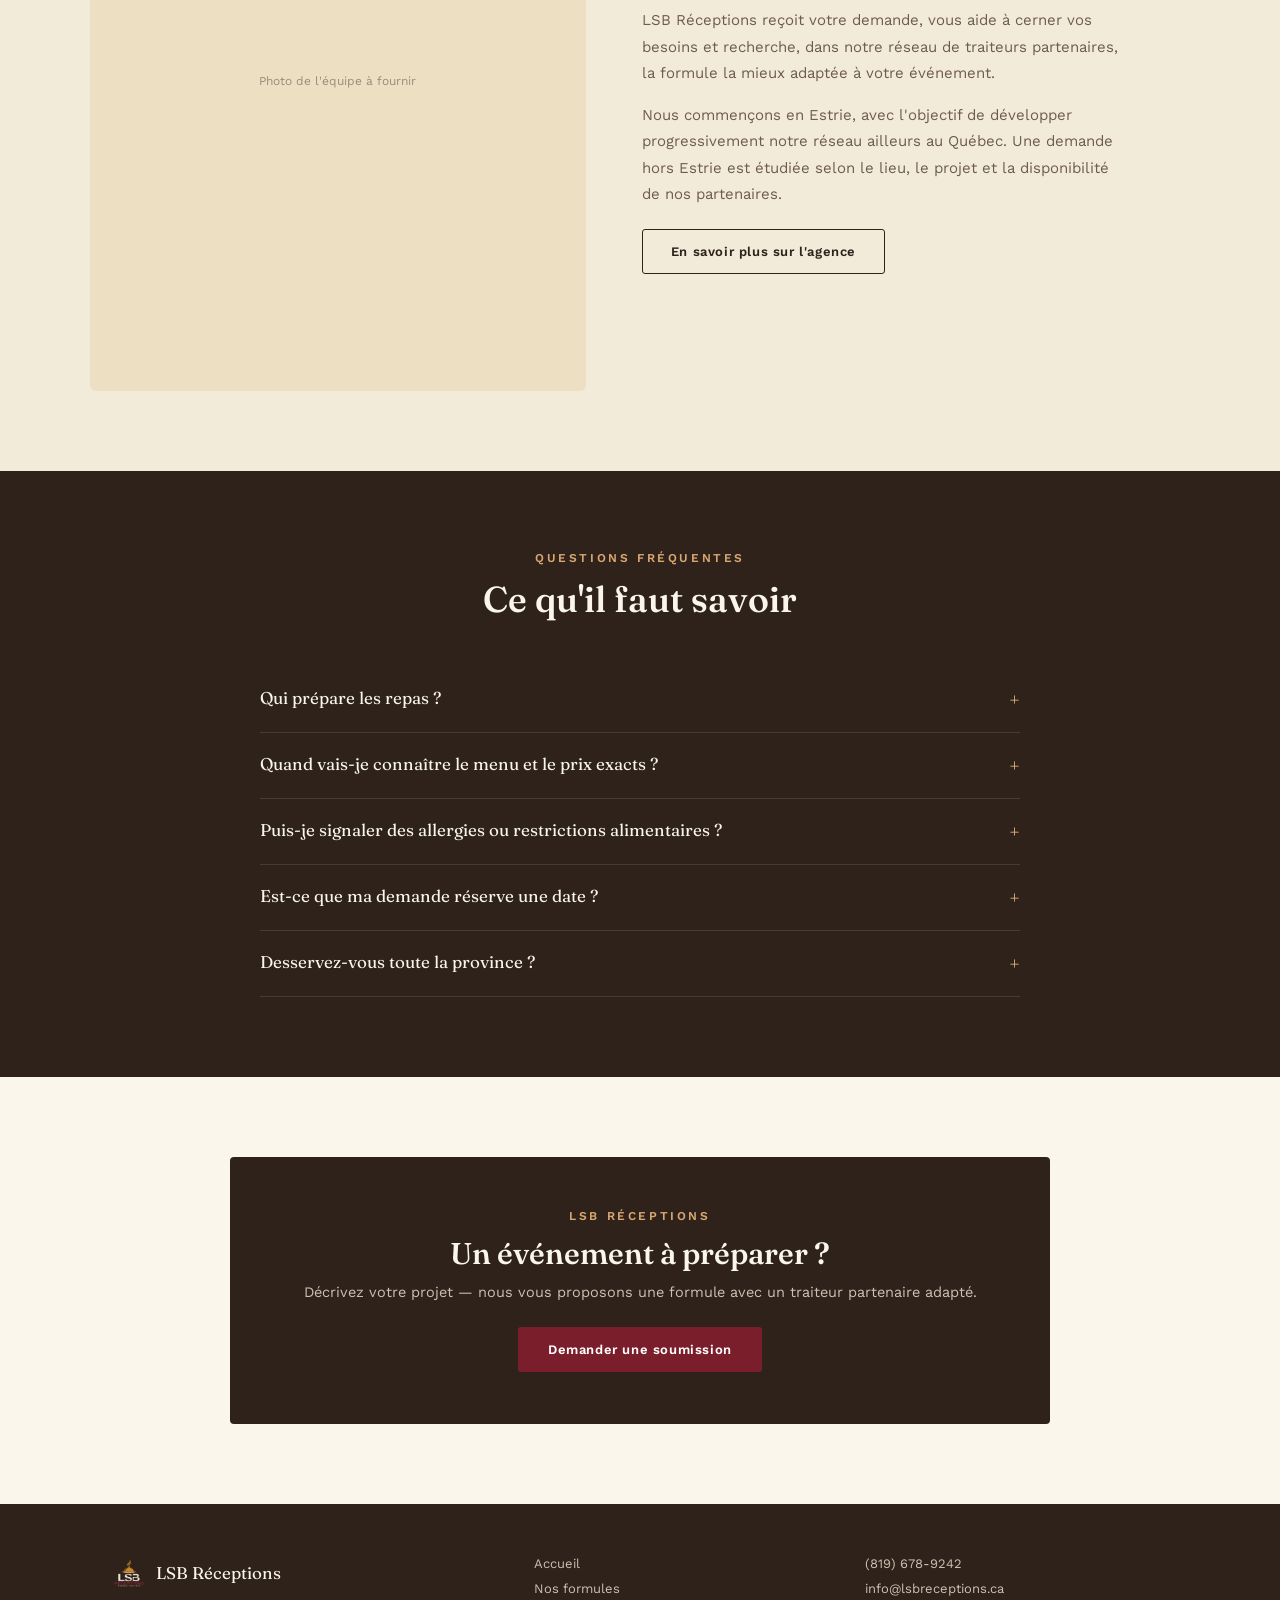
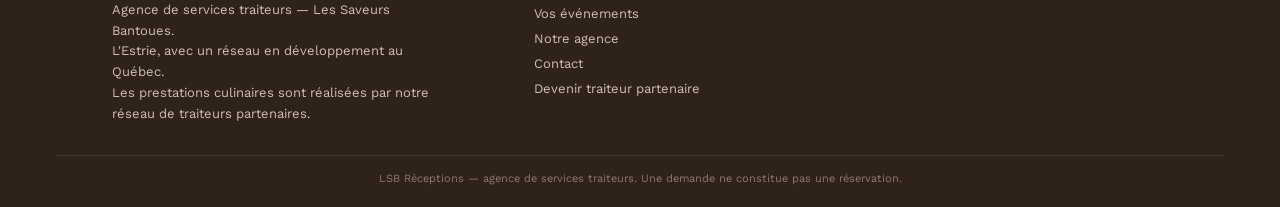
==== commit 61a265fd: "Match Nos spécialités section to the reference mockup pixel-for-pixel Swap the color buffet photo fo" ====
--- a/index.html
+++ b/index.html
@@ -55,22 +55,46 @@
 @media (max-width:820px){ .agency-grid{grid-template-columns:1fr} .agency-photo{max-width:320px;margin:0 auto} }
 
 /* ---- Nos spécialités ---- */
-.specialites-section{position:relative;padding:clamp(70px,10vw,120px) clamp(20px,5vw,56px);background:#1c1712;overflow:hidden}
-.specialites-section::before{content:'';position:absolute;inset:0;background:url('ambiance-buffet.jpg') center 38%/cover no-repeat;filter:saturate(.5) brightness(.42)}
-.specialites-section::after{content:'';position:absolute;inset:0;background:linear-gradient(180deg,rgba(13,10,7,.6) 0%,rgba(13,10,7,.8) 100%)}
+.specialites-section{position:relative;padding:clamp(72px,10vw,118px) clamp(20px,5vw,56px) clamp(90px,11vw,130px);background:#1c1712;overflow:hidden}
+.specialites-section::before{content:'';position:absolute;inset:0;background:url('specialites-cuisine.jpg') center 32%/cover no-repeat;filter:saturate(.92) brightness(.5)}
+.specialites-section::after{content:'';position:absolute;inset:0;background:linear-gradient(180deg,rgba(10,8,6,.5) 0%,rgba(10,8,6,.72) 100%)}
 .specialites-content{position:relative;z-index:1;max-width:1100px;margin:0 auto;text-align:center}
-.specialites-title{font-family:'Anton',sans-serif;font-weight:400;font-size:clamp(28px,4.6vw,52px);letter-spacing:6px;color:#B5A06A;text-transform:uppercase;margin:0}
-.specialites-cta{margin:clamp(26px,4vw,36px) 0 clamp(54px,7vw,78px)}
+.specialites-icon{display:flex;justify-content:center;margin-bottom:18px;color:#B5A06A}
+.specialites-icon svg{animation:specialitesFloat 3.6s ease-in-out infinite}
+.specialites-eyebrow{display:flex;align-items:center;justify-content:center;gap:16px;margin-bottom:6px}
+.specialites-eyebrow span{font-family:'Work Sans',sans-serif;font-weight:600;font-size:13px;letter-spacing:6px;color:#F3E8D6}
+.specialites-eyebrow i{display:block;width:clamp(26px,4vw,52px);height:1px;background:#B5A06A;font-style:normal}
+.specialites-title{font-family:'Anton',sans-serif;font-weight:400;font-size:clamp(34px,5.6vw,64px);letter-spacing:4px;color:#B5A06A;text-transform:uppercase;margin:0;line-height:1}
+.specialites-subtitle{font-family:'Fraunces',serif;font-size:clamp(14.5px,1.7vw,18px);color:#F3E8D6;margin:14px 0 0}
+.specialites-cta{margin:clamp(26px,4vw,34px) 0 clamp(58px,7.5vw,84px)}
 .btn-ivory{display:inline-flex;align-items:center;gap:10px;text-decoration:none;background:#F3E3C3;color:#8f6f2e;padding:17px 36px;font-size:12.5px;letter-spacing:1.8px;text-transform:uppercase;font-weight:700;border-radius:3px;font-family:'Work Sans',sans-serif;transition:background .2s,transform .2s,box-shadow .2s}
 .btn-ivory:hover{background:#fff;transform:translateY(-1px);box-shadow:0 14px 30px -14px rgba(0,0,0,.55)}
-.specialites-grid{display:grid;grid-template-columns:repeat(3,1fr);gap:clamp(30px,5vw,60px);max-width:1000px;margin:0 auto}
-.specialite-col{display:flex;flex-direction:column;align-items:center}
-.specialite-num{font-family:'Anton',sans-serif;font-weight:400;font-size:clamp(34px,4.4vw,48px);color:#fff;line-height:1}
+.btn-ivory svg{transition:transform .25s ease}
+.btn-ivory:hover svg{transform:translateX(4px)}
+.specialites-grid{display:flex;justify-content:center;max-width:1020px;margin:0 auto}
+.specialite-col{flex:1;max-width:320px;display:flex;flex-direction:column;align-items:center;padding:0 clamp(18px,3vw,38px);position:relative;transition:transform .3s ease}
+.specialite-col:hover{transform:translateY(-6px)}
+.specialite-col+.specialite-col{border-left:1px solid rgba(181,160,106,.32)}
+.specialite-col+.specialite-col::before{content:'';position:absolute;left:-5px;top:133px;width:9px;height:9px;background:#B5A06A;transform:rotate(45deg)}
+.specialite-icon{width:64px;height:64px;border:1.5px solid #B5A06A;border-radius:50%;display:flex;align-items:center;justify-content:center;color:#B5A06A;margin-bottom:18px;transition:border-color .25s ease,transform .25s ease;animation:specialitesFloat 3.6s ease-in-out infinite}
+.specialite-col:nth-child(2) .specialite-icon{animation-delay:.3s}
+.specialite-col:nth-child(3) .specialite-icon{animation-delay:.6s}
+.specialite-col:hover .specialite-icon{border-color:#fff;transform:scale(1.07)}
+.specialite-num{font-family:'Anton',sans-serif;font-weight:400;font-size:clamp(34px,4.4vw,46px);color:#fff;line-height:1}
 .specialite-rule{width:40px;height:2px;background:#B5A06A;margin:14px 0 18px}
-.specialite-col h3{font-family:'Anton',sans-serif;font-weight:400;font-size:clamp(15px,1.7vw,18px);letter-spacing:1.6px;text-transform:uppercase;color:#B5A06A;margin:0 0 14px}
-.specialite-col p{font-size:13.5px;line-height:1.75;color:#D9C8A3;margin:0;max-width:300px}
+.specialite-col h3{font-family:'Anton',sans-serif;font-weight:400;font-size:clamp(15px,1.7vw,18px);letter-spacing:1.6px;text-transform:uppercase;color:#B5A06A;margin:0 0 14px;line-height:1.3;transition:color .25s ease}
+.specialite-col:hover h3{color:#F3E3C3}
+.specialite-col p{font-size:13.5px;line-height:1.75;color:#D9C8A3;margin:0;max-width:280px}
+.specialites-wave{position:absolute;left:0;bottom:-1px;width:100%;height:clamp(32px,5.5vw,64px);z-index:2}
+@keyframes specialitesFloat{0%,100%{transform:translateY(0)}50%{transform:translateY(-5px)}}
+@media (prefers-reduced-motion:reduce){
+  .specialites-icon svg,.specialite-icon{animation:none}
+}
 @media (max-width:820px){
-  .specialites-grid{grid-template-columns:1fr;gap:46px;max-width:360px;margin:0 auto}
+  .specialites-grid{flex-direction:column;align-items:center;gap:48px;max-width:340px;margin:0 auto}
+  .specialite-col{max-width:none;padding:0}
+  .specialite-col+.specialite-col{border-left:none;padding-top:0}
+  .specialite-col+.specialite-col::before{display:none}
 }
 </style>
 </head>
@@ -106,7 +130,14 @@
 <!-- ============ NOS SPÉCIALITÉS ============ -->
 <section class="specialites-section">
   <div class="specialites-content">
-    <h2 class="specialites-title reveal">Nos spécialités</h2>
+    <div class="specialites-icon reveal" aria-hidden="true">
+      <svg width="30" height="30" viewBox="0 0 24 24" fill="none" stroke="currentColor" stroke-width="1.5" stroke-linecap="round" stroke-linejoin="round"><path d="M7 21h10M8 21v-4.2M16 21v-4.2"/><path d="M6.2 11.2A4 4 0 0 1 8 3.6 4 4 0 0 1 12 2a4 4 0 0 1 4 1.6 4 4 0 0 1 1.8 7.6c-.2 1.9-.4 3.2-.8 4.8H7c-.4-1.6-.6-2.9-.8-4.8Z"/></svg>
+    </div>
+    <div class="specialites-eyebrow reveal">
+      <i></i><span>NOS</span><i></i>
+    </div>
+    <h2 class="specialites-title reveal">Spécialités</h2>
+    <p class="specialites-subtitle reveal">Une expérience culinaire pensée pour vos événements.</p>
     <div class="specialites-cta reveal">
       <a class="btn-ivory" href="/formules">
         <span>Découvrez nos formules</span>
@@ -115,25 +146,38 @@
     </div>
     <div class="specialites-grid">
       <div class="specialite-col reveal">
+        <div class="specialite-icon" aria-hidden="true">
+          <svg width="26" height="26" viewBox="0 0 24 24" fill="none" stroke="currentColor" stroke-width="1.5" stroke-linecap="round" stroke-linejoin="round"><path d="M4 18h16"/><path d="M5 18a7 7 0 0 1 14 0"/><path d="M12 7V4.6"/><circle cx="12" cy="3.4" r="1"/></svg>
+        </div>
         <div class="specialite-num">01</div>
         <div class="specialite-rule"></div>
-        <h3>Buffets de réception</h3>
+        <h3>Buffets<br>de réception</h3>
         <p>Des buffets généreux et soigneusement présentés pour vos mariages, anniversaires, événements corporatifs et célébrations. Des formules adaptées à vos invités et à l'ambiance de votre événement.</p>
       </div>
       <div class="specialite-col reveal reveal-delay-1">
+        <div class="specialite-icon" aria-hidden="true">
+          <svg width="26" height="26" viewBox="0 0 24 24" fill="none" stroke="currentColor" stroke-width="1.5" stroke-linecap="round" stroke-linejoin="round"><line x1="5" y1="19" x2="19" y2="5"/><circle cx="8.6" cy="15.4" r="2.3"/><circle cx="15.4" cy="8.6" r="2.3"/></svg>
+        </div>
         <div class="specialite-num">02</div>
         <div class="specialite-rule"></div>
-        <h3>Cocktails et bouchées</h3>
+        <h3>Cocktails<br>et bouchées</h3>
         <p>Des bouchées savoureuses et des présentations élégantes pour vos cocktails dînatoires, vos 5 à 7 et vos réceptions professionnelles. Une formule conviviale qui favorise les échanges.</p>
       </div>
       <div class="specialite-col reveal reveal-delay-2">
+        <div class="specialite-icon" aria-hidden="true">
+          <svg width="26" height="26" viewBox="0 0 24 24" fill="none" stroke="currentColor" stroke-width="1.5" stroke-linecap="round" stroke-linejoin="round"><circle cx="12" cy="12" r="5.4"/><path d="M4.4 4v5.4M3.2 4v5.4M5.6 4v5.4M4.4 9.4V20"/><path d="M19.6 4c0 3.2-1.8 3.4-1.8 6v10"/></svg>
+        </div>
         <div class="specialite-num">03</div>
         <div class="specialite-rule"></div>
-        <h3>Repas servis</h3>
+        <h3>Repas<br>servis</h3>
         <p>Des repas soigneusement préparés et servis pour vos galas, banquets, soupers d'entreprise et grandes occasions. Une expérience culinaire pensée pour accompagner vos moments importants.</p>
       </div>
     </div>
   </div>
+  <svg class="specialites-wave" viewBox="0 0 1600 60" preserveAspectRatio="none" aria-hidden="true">
+    <path d="M0,60 C420,2 1180,2 1600,60 L1600,60 L0,60 Z" fill="#F3E3C3"/>
+    <path d="M0,60 C420,2 1180,2 1600,60" fill="none" stroke="#B5A06A" stroke-width="2"/>
+  </svg>
 </section>
 
 <!-- ============ OCCASIONS ============ -->
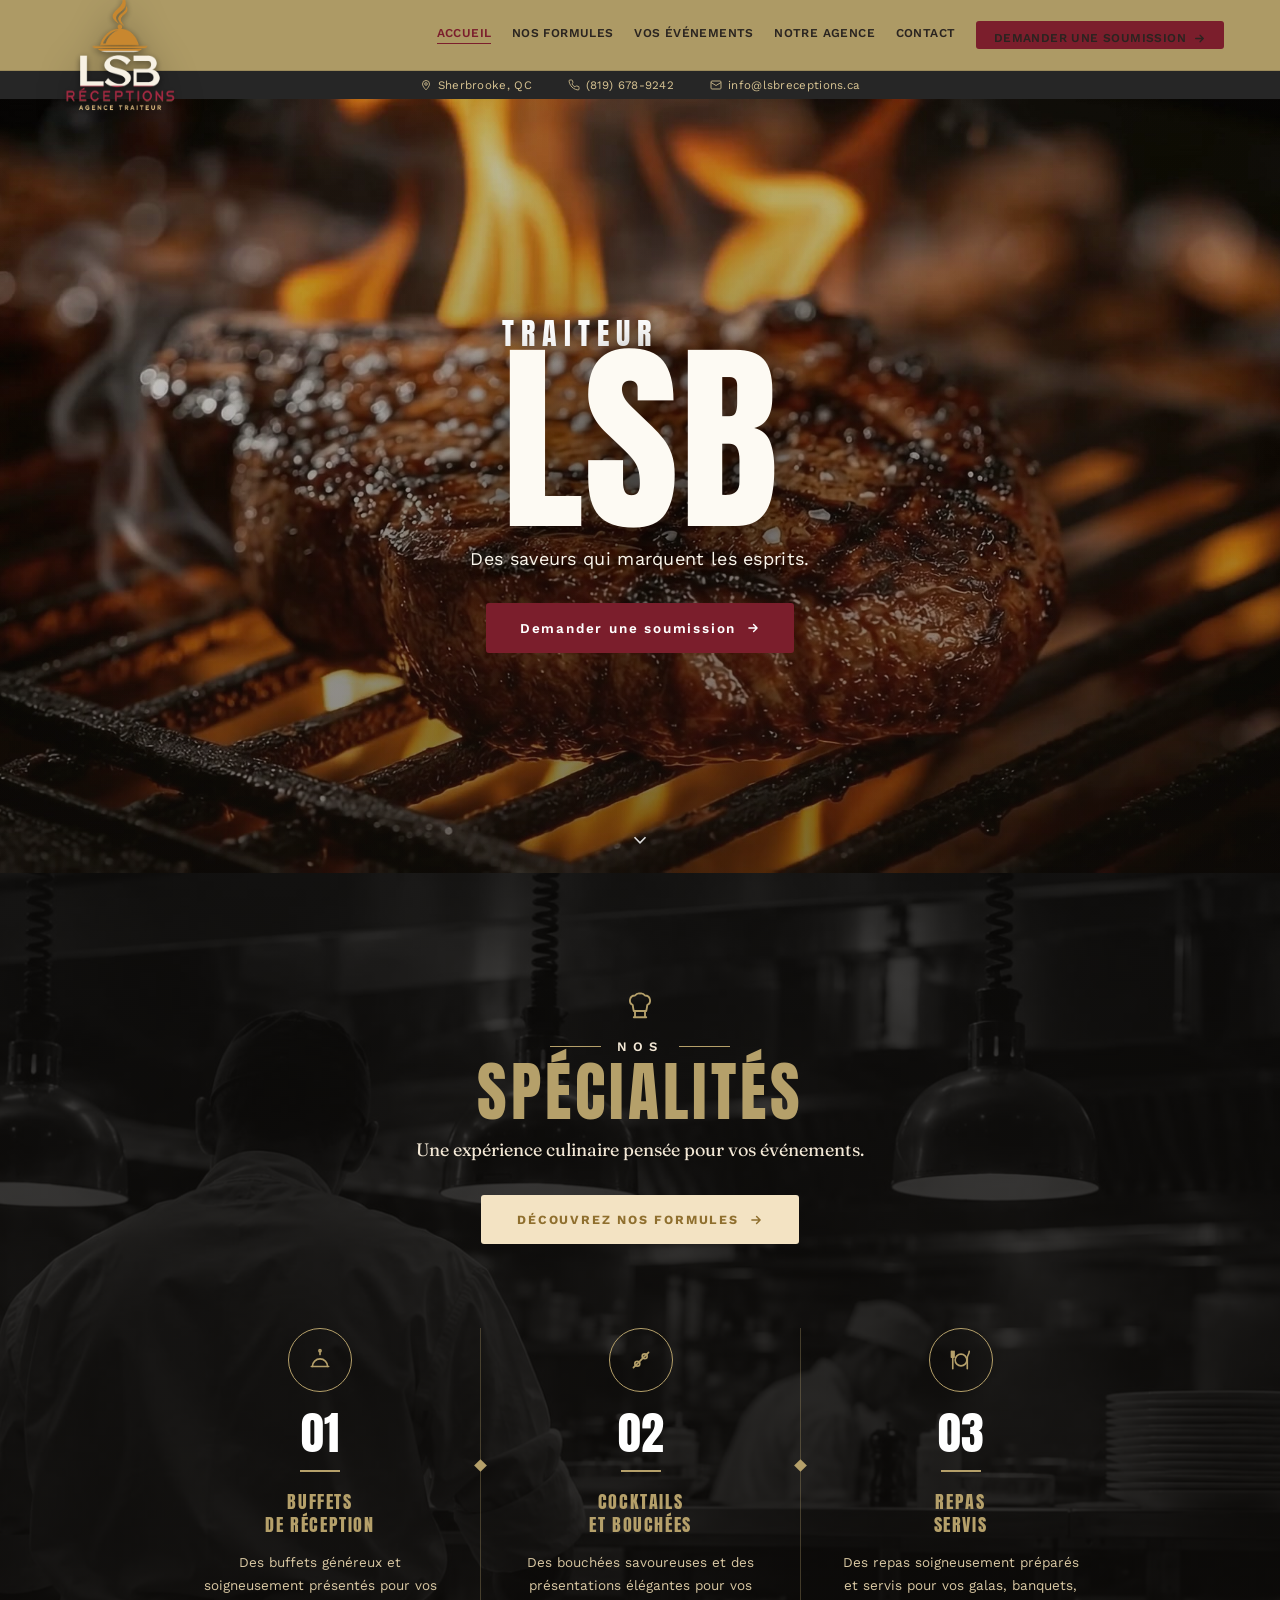
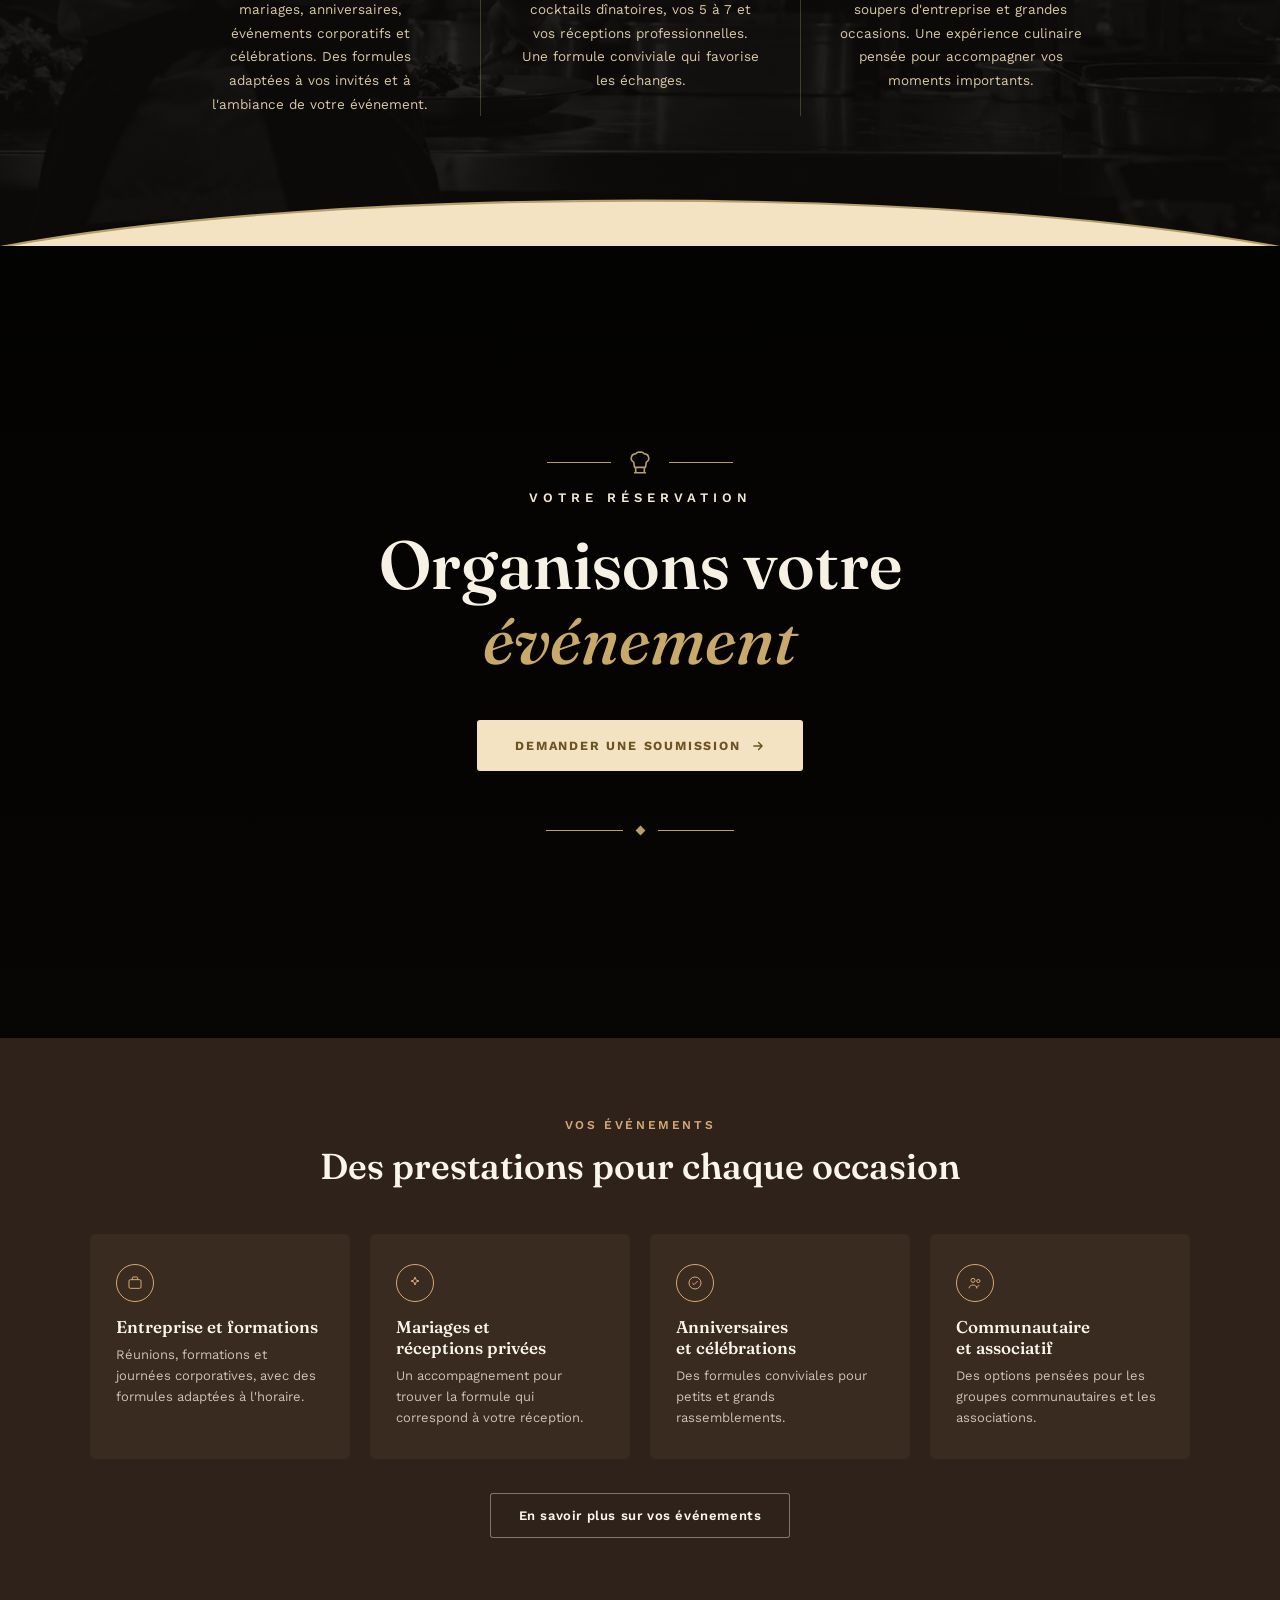
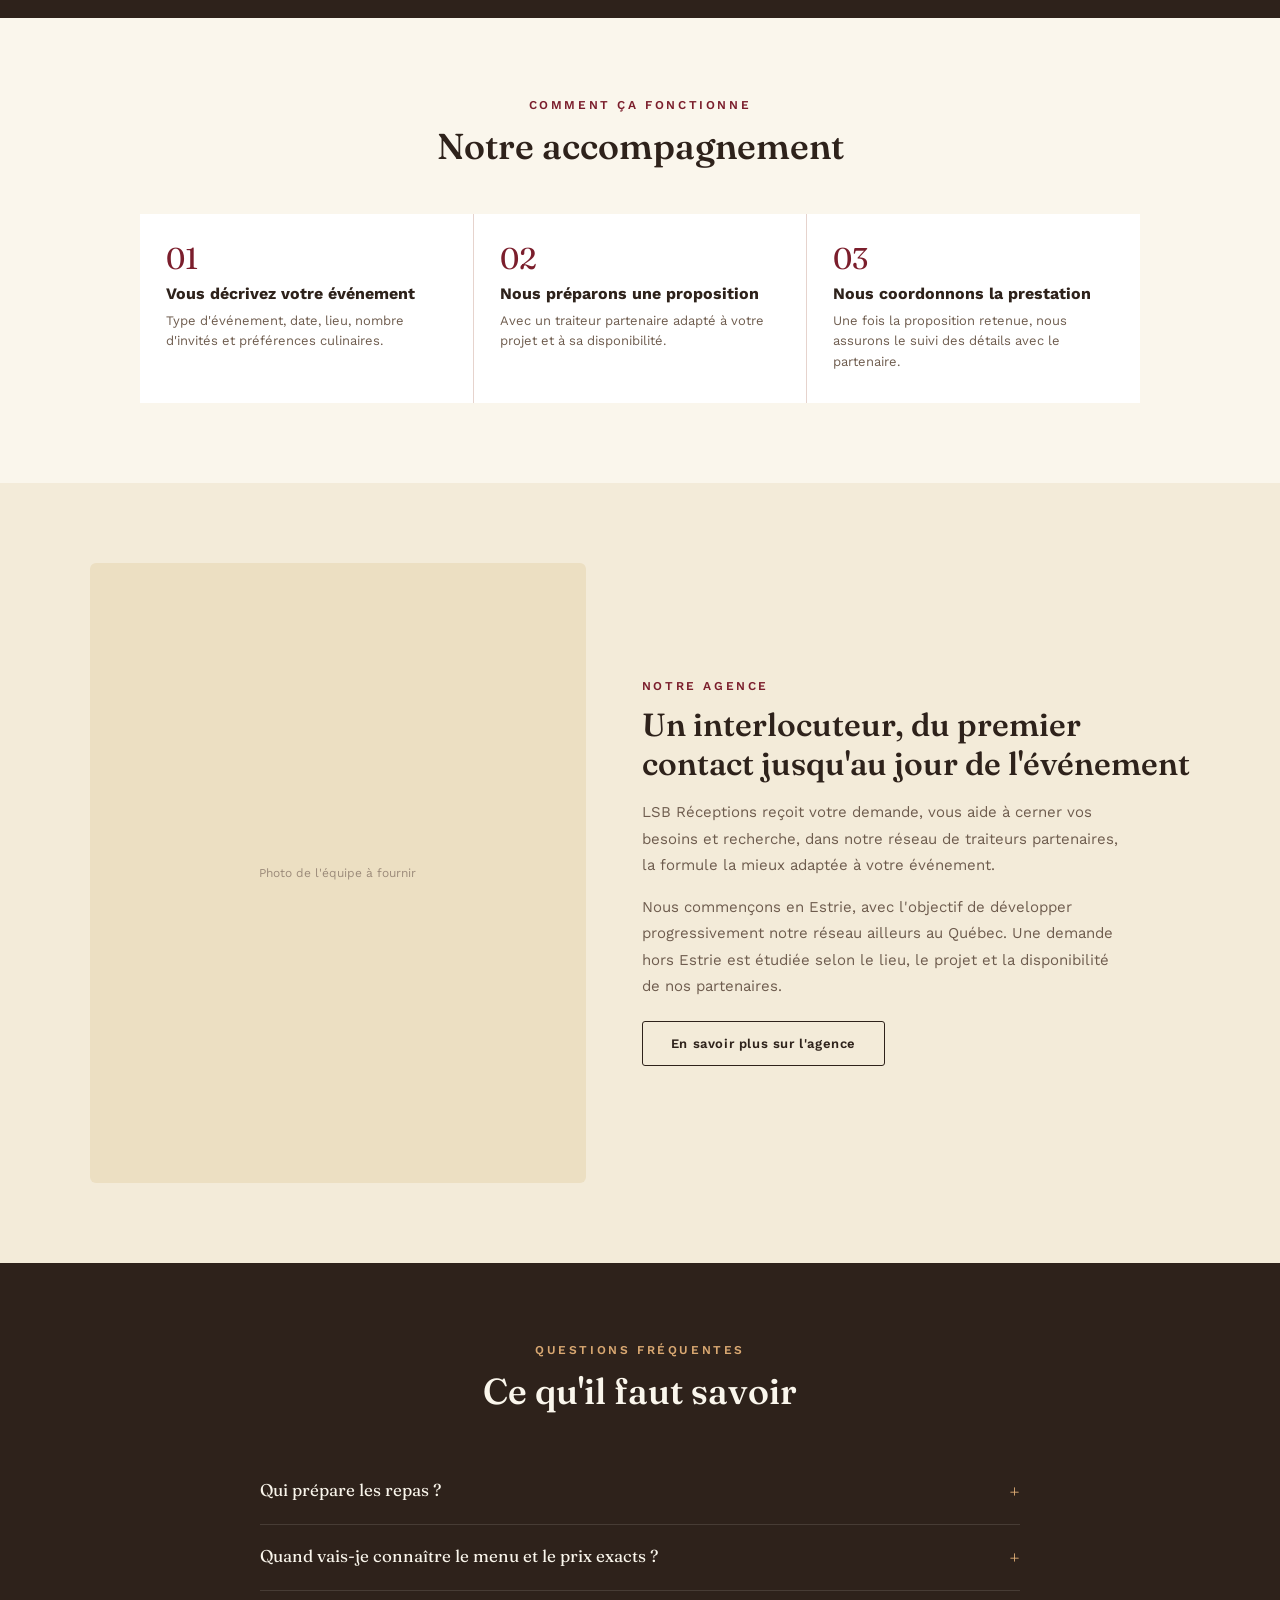
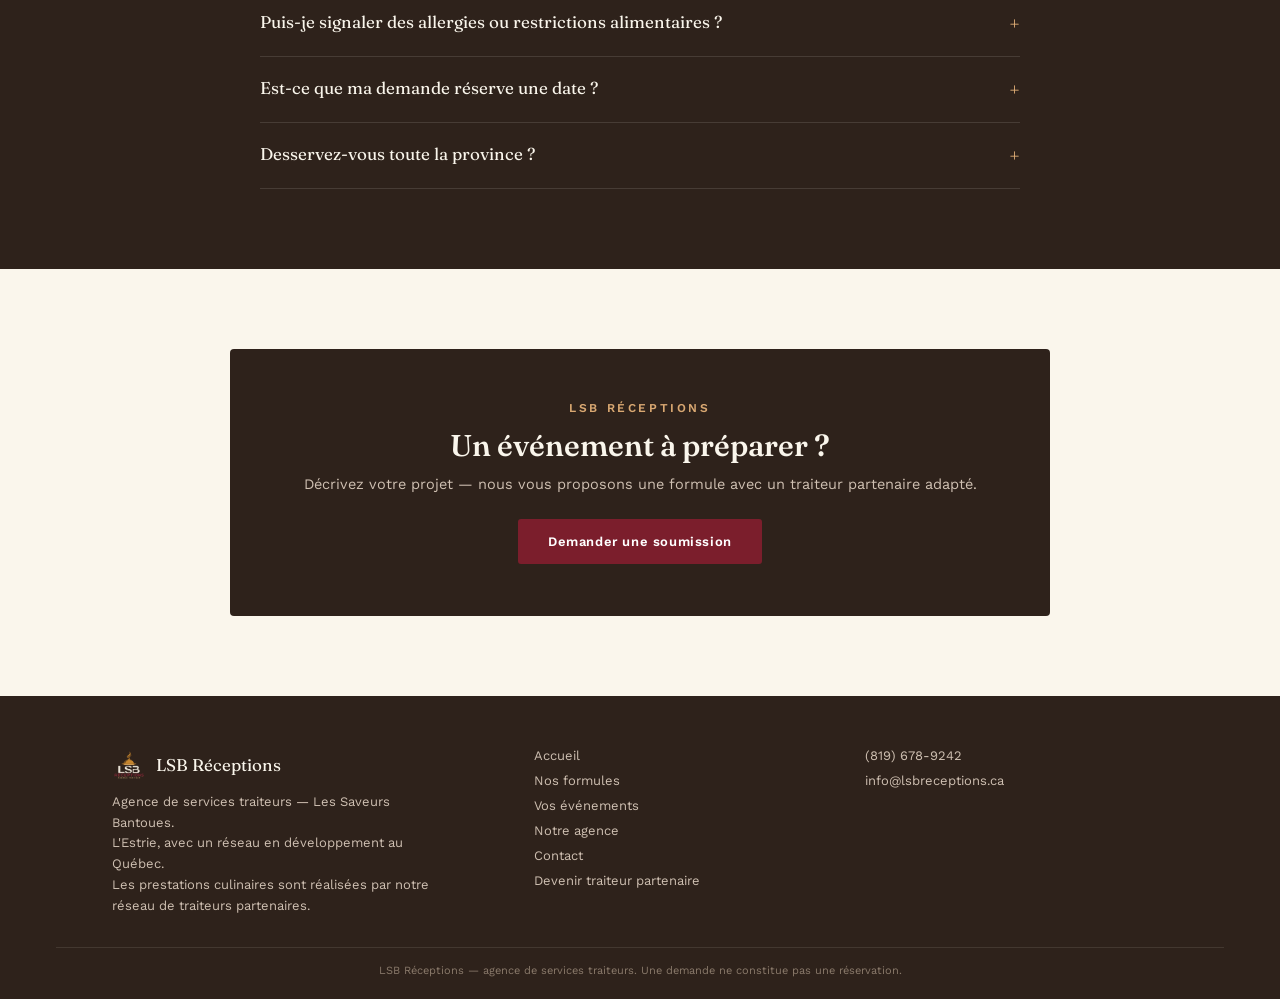
==== commit 682fea58: "Add Organisons votre événement reservation section New full-bleed section between Nos spécialités an" ====
--- a/index.html
+++ b/index.html
@@ -96,6 +96,40 @@
   .specialite-col+.specialite-col{border-left:none;padding-top:0}
   .specialite-col+.specialite-col::before{display:none}
 }
+
+/* ---- Organisons votre événement ---- */
+.reservation-section{position:relative;height:clamp(560px,88vh,900px);display:flex;align-items:center;justify-content:center;overflow:hidden;background:#000}
+.reservation-section::before{content:'';position:absolute;inset:0;background:url('reservation-cuisine.jpg') center/cover no-repeat;background-attachment:fixed;filter:saturate(1.05) brightness(.55)}
+.reservation-section::after{content:'';position:absolute;inset:0;background:linear-gradient(180deg,rgba(10,8,6,.32) 0%,rgba(10,8,6,.5) 55%,rgba(10,8,6,.72) 100%)}
+.reservation-content{position:relative;z-index:1;max-width:760px;margin:0 auto;text-align:center;padding:0 clamp(20px,5vw,56px)}
+.reservation-icon-row{display:flex;align-items:center;justify-content:center;gap:16px;margin-bottom:14px;color:#B5A06A}
+.reservation-icon-row i{display:block;width:0;height:1px;background:#B5A06A;font-style:normal;transition:width .7s ease .15s}
+.reservation-icon-row.is-visible i{width:clamp(30px,5vw,70px)}
+.reservation-eyebrow{font-family:'Work Sans',sans-serif;font-weight:600;font-size:13px;letter-spacing:5px;color:#F3E8D6;text-transform:uppercase;margin-bottom:22px}
+.reservation-title{font-family:'Fraunces',serif;font-weight:560;font-size:clamp(32px,6vw,68px);line-height:1.1;margin:0 0 clamp(30px,4.5vw,44px)}
+.reservation-title-line1{display:block;color:#F7F1E4}
+.reservation-title-line2{display:block;font-style:italic;font-weight:500;color:#C9A96A}
+.btn-reservation{display:inline-flex;align-items:center;gap:10px;text-decoration:none;background:#F3E3C3;color:#6b5323;padding:18px 38px;font-size:12.5px;letter-spacing:1.8px;text-transform:uppercase;font-weight:700;border-radius:3px;font-family:'Work Sans',sans-serif;transition:background .25s ease,color .25s ease,transform .25s ease,box-shadow .25s ease}
+.btn-reservation svg{transition:transform .25s ease}
+.btn-reservation:hover{background:#B5A06A;color:#241b10;transform:translateY(-1px);box-shadow:0 16px 32px -16px rgba(0,0,0,.6)}
+.btn-reservation:hover svg{transform:translateX(4px)}
+.reservation-bottom{display:flex;align-items:center;justify-content:center;gap:14px;margin-top:clamp(36px,5.5vw,56px);color:#B5A06A}
+.reservation-bottom i{display:block;width:0;height:1px;background:#B5A06A;font-style:normal;transition:width .7s ease .15s}
+.reservation-bottom.is-visible i{width:clamp(40px,6vw,90px)}
+.reservation-bottom span{display:block;width:7px;height:7px;background:#B5A06A;transform:rotate(45deg) scale(.3);opacity:0;transition:opacity .5s ease .45s,transform .5s ease .45s}
+.reservation-bottom.is-visible span{opacity:1;transform:rotate(45deg) scale(1)}
+.reservation-delay-1.is-visible{transition-delay:.1s}
+.reservation-delay-2.is-visible{transition-delay:.35s}
+.reservation-delay-3.is-visible{transition-delay:.6s}
+@media (prefers-reduced-motion:reduce){
+  .reservation-section::before{background-attachment:scroll}
+  .reservation-icon-row i,.reservation-bottom i,.reservation-bottom span{transition:none;width:clamp(30px,5vw,70px);opacity:1;transform:rotate(45deg) scale(1)}
+}
+@media (max-width:820px){
+  .reservation-section{height:clamp(520px,92vh,760px)}
+  .reservation-section::before{background-attachment:scroll;background-position:center 28%}
+  .reservation-title{font-size:clamp(28px,8vw,40px)}
+}
 </style>
 </head>
 <body>
@@ -180,6 +214,31 @@
   </svg>
 </section>
 
+<!-- ============ ORGANISONS VOTRE ÉVÉNEMENT ============ -->
+<section class="reservation-section">
+  <div class="reservation-content">
+    <div class="reservation-icon-row reveal" aria-hidden="true">
+      <i></i>
+      <svg width="26" height="26" viewBox="0 0 24 24" fill="none" stroke="currentColor" stroke-width="1.5" stroke-linecap="round" stroke-linejoin="round"><path d="M7 21h10M8 21v-4.2M16 21v-4.2"/><path d="M6.2 11.2A4 4 0 0 1 8 3.6 4 4 0 0 1 12 2a4 4 0 0 1 4 1.6 4 4 0 0 1 1.8 7.6c-.2 1.9-.4 3.2-.8 4.8H7c-.4-1.6-.6-2.9-.8-4.8Z"/></svg>
+      <i></i>
+    </div>
+    <div class="reservation-eyebrow reveal reservation-delay-1">Votre réservation</div>
+    <h2 class="reservation-title reveal reservation-delay-2">
+      <span class="reservation-title-line1">Organisons votre</span>
+      <span class="reservation-title-line2">événement</span>
+    </h2>
+    <div class="reservation-cta reveal reservation-delay-3">
+      <a class="btn-reservation" href="/soumission">
+        <span>Demander une soumission</span>
+        <svg width="14" height="14" viewBox="0 0 24 24" fill="none" stroke="currentColor" stroke-width="2.6" stroke-linecap="round" stroke-linejoin="round"><path d="M5 12h14M13 6l6 6-6 6"/></svg>
+      </a>
+    </div>
+    <div class="reservation-bottom reveal reservation-delay-3" aria-hidden="true">
+      <i></i><span></span><i></i>
+    </div>
+  </div>
+</section>
+
 <!-- ============ OCCASIONS ============ -->
 <section class="on-dark">
   <div class="section-head reveal">
